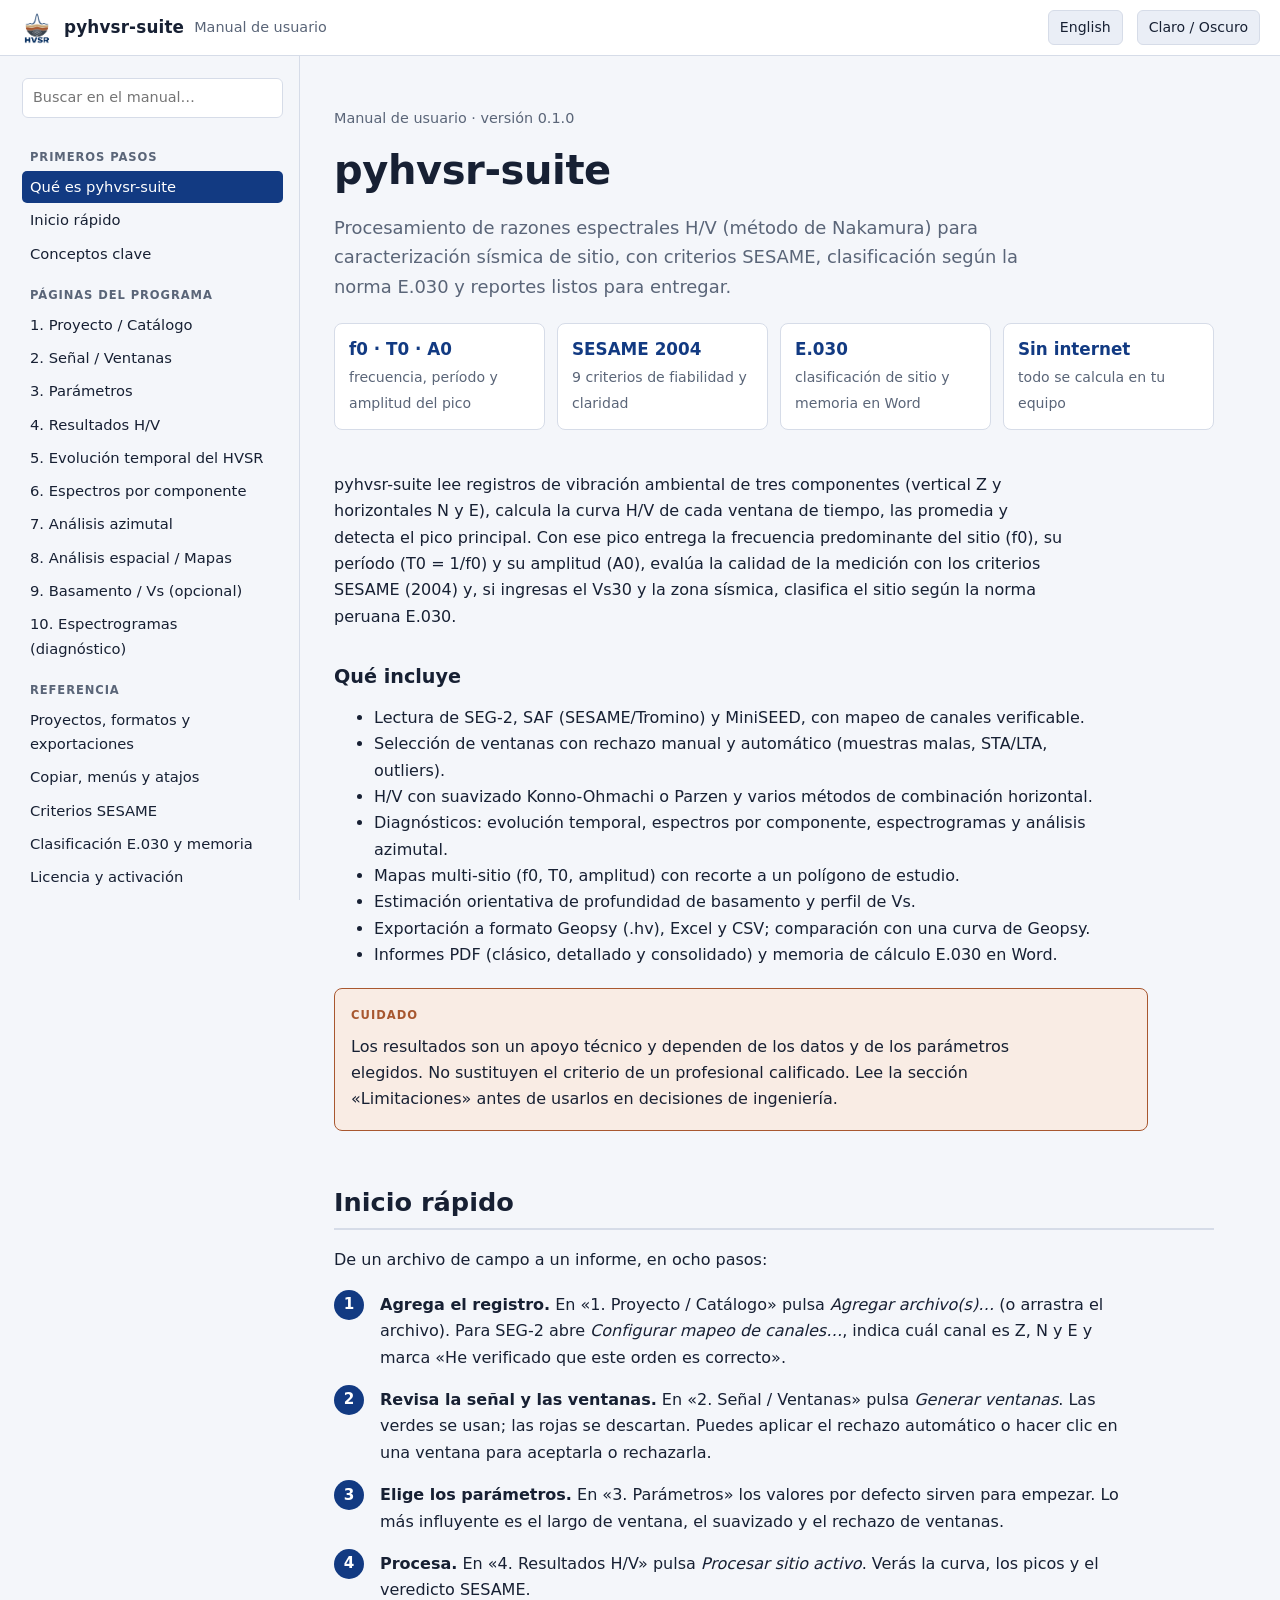
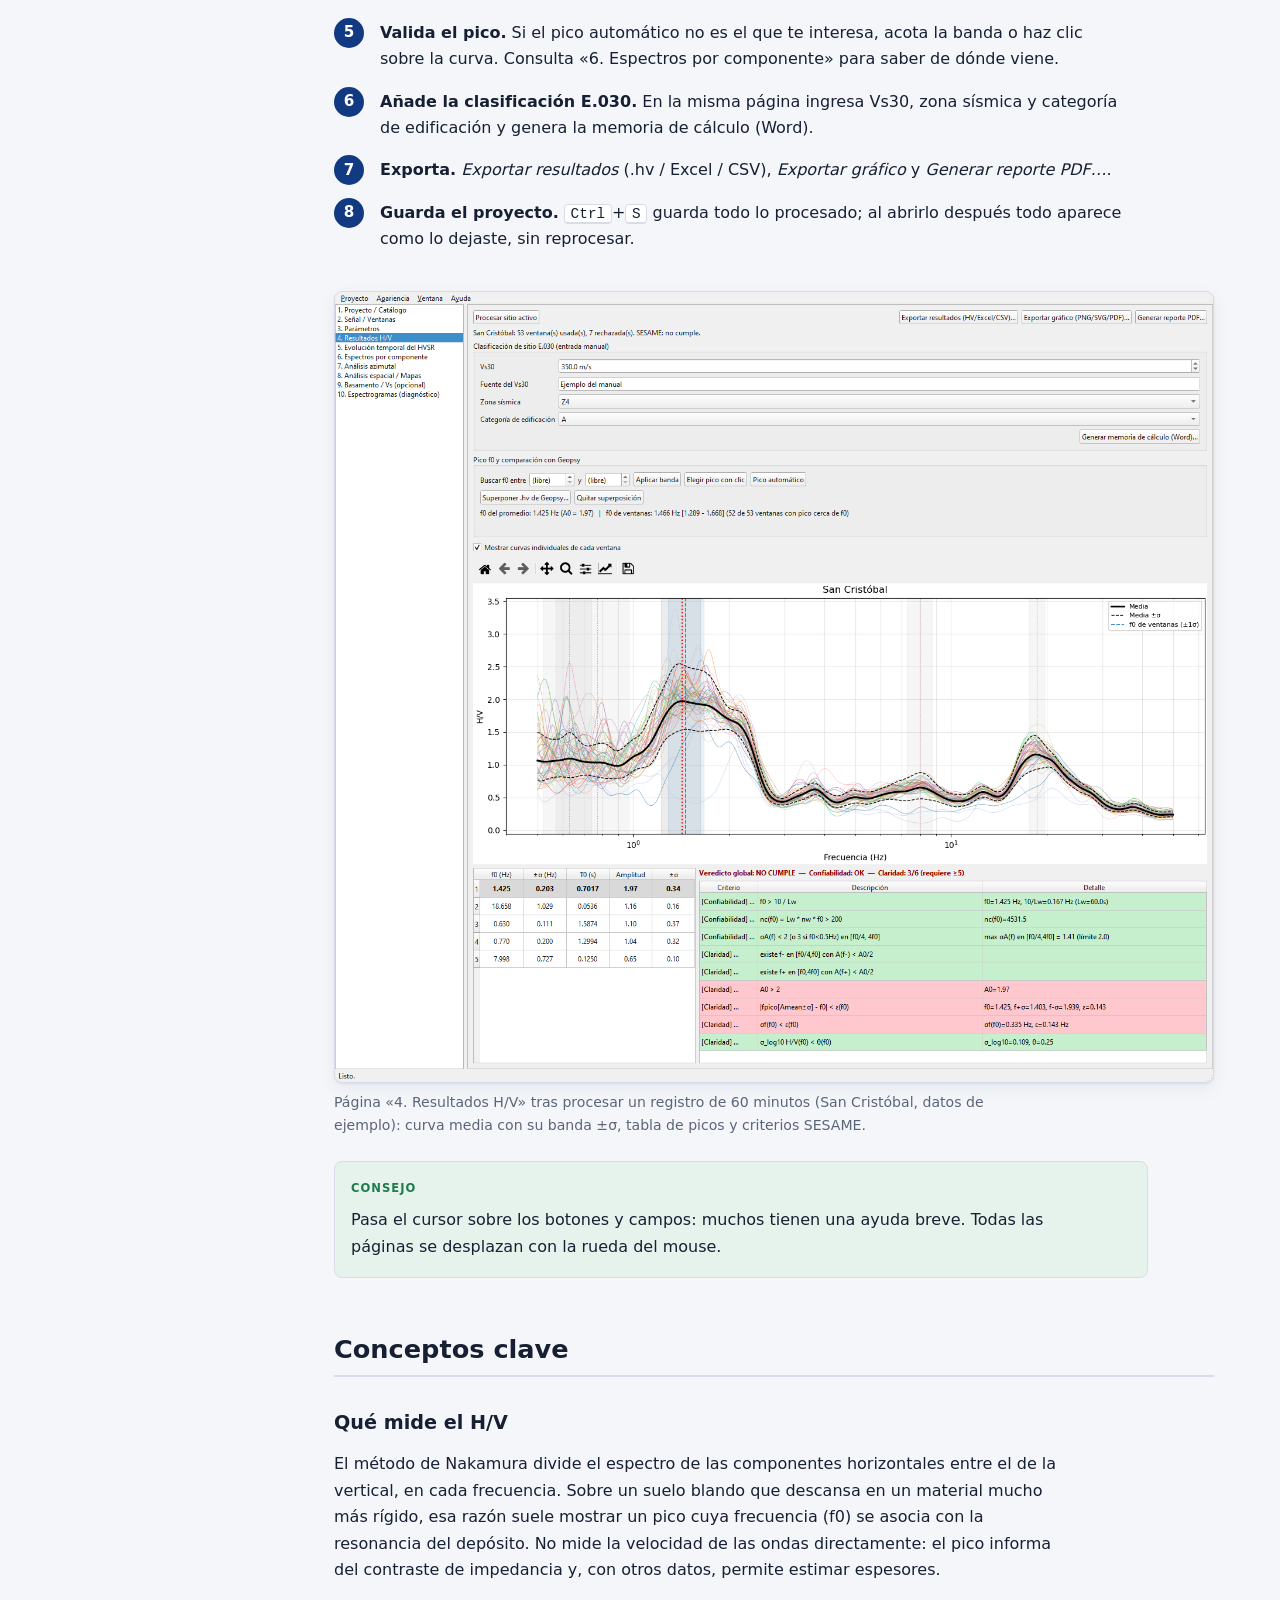
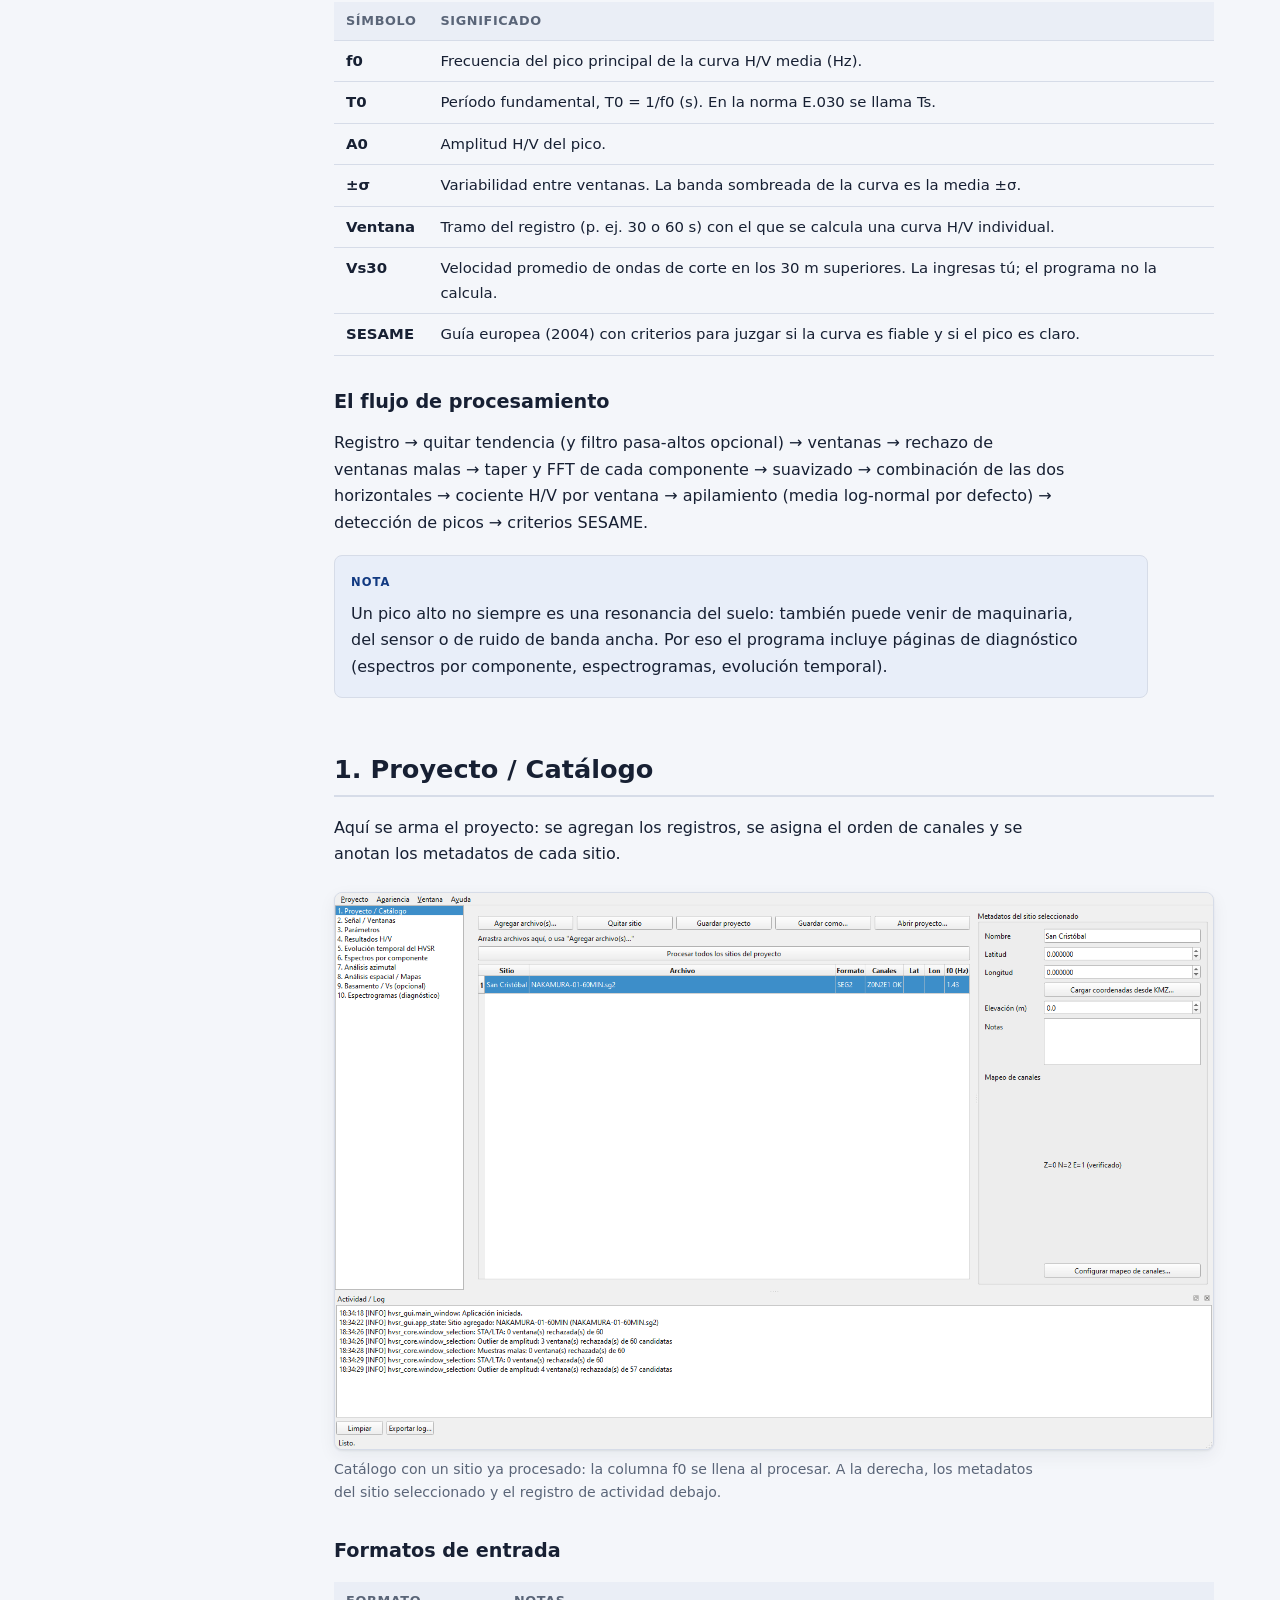
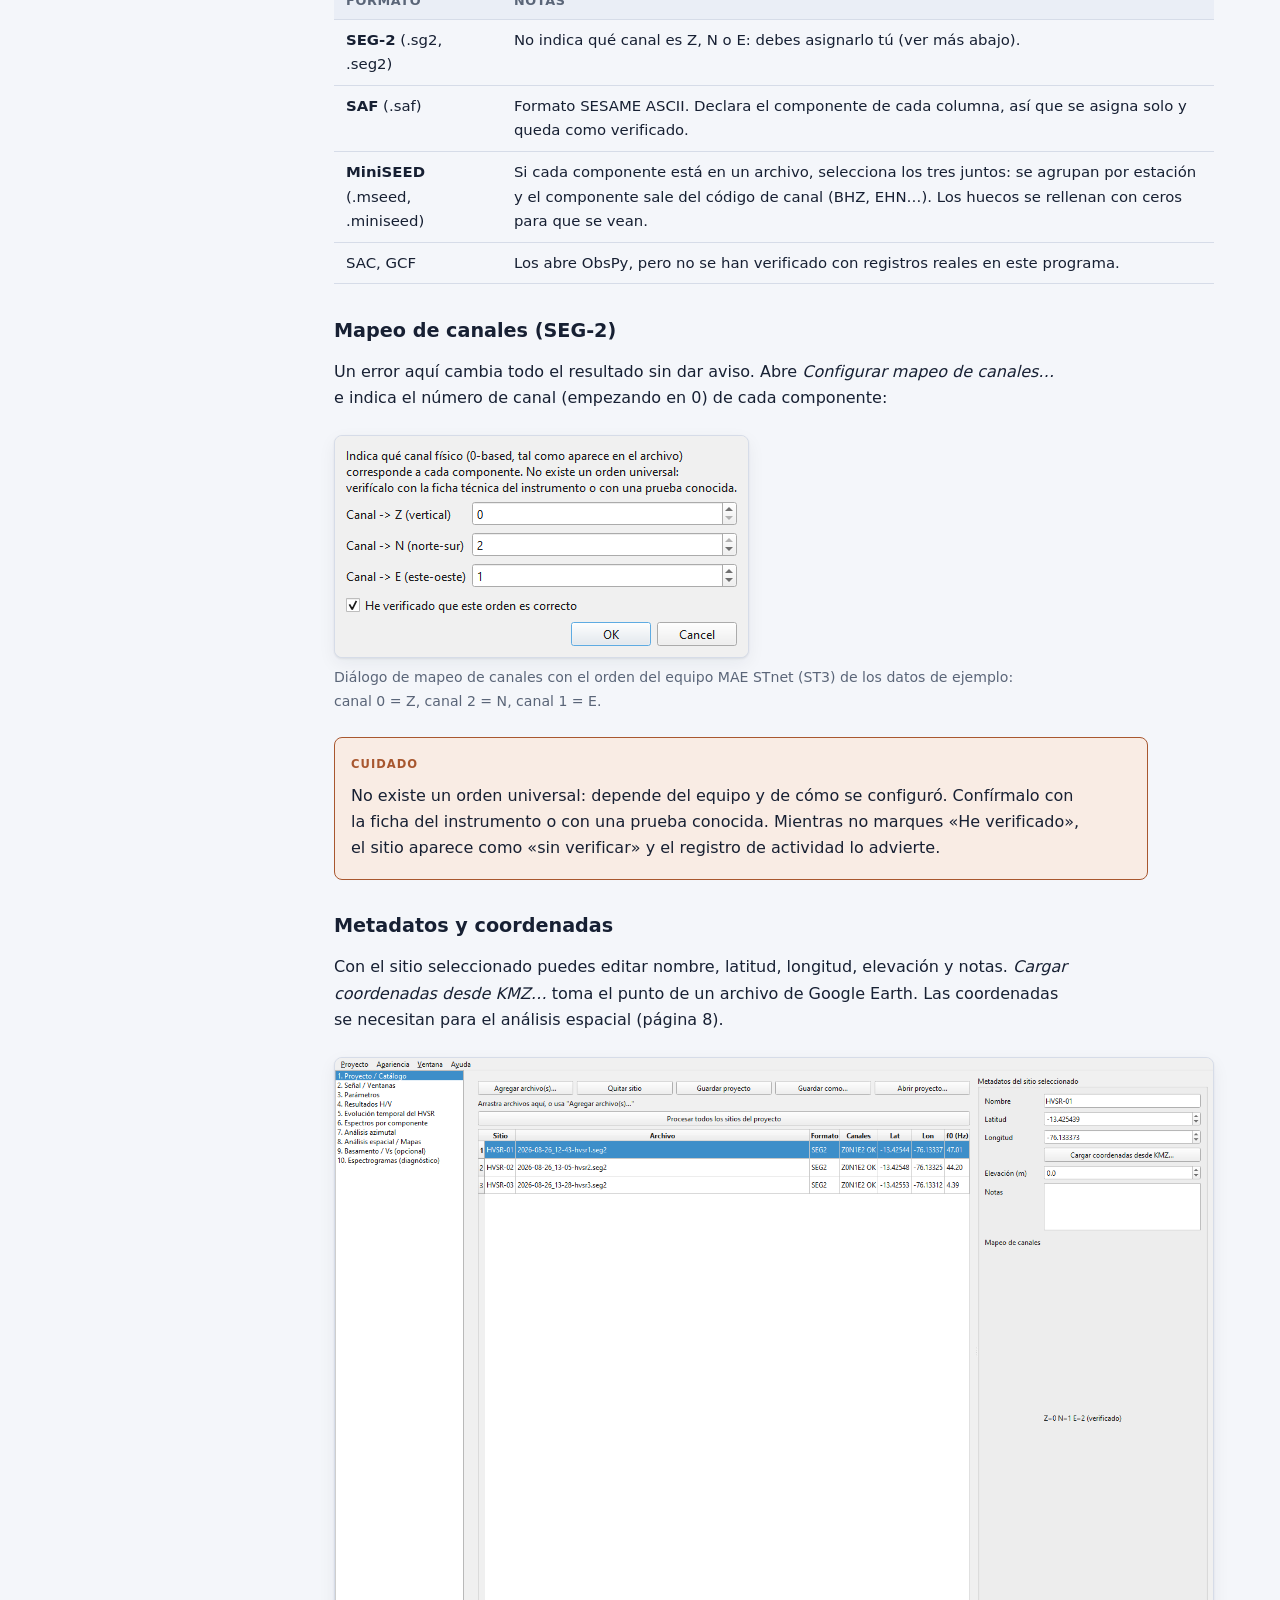
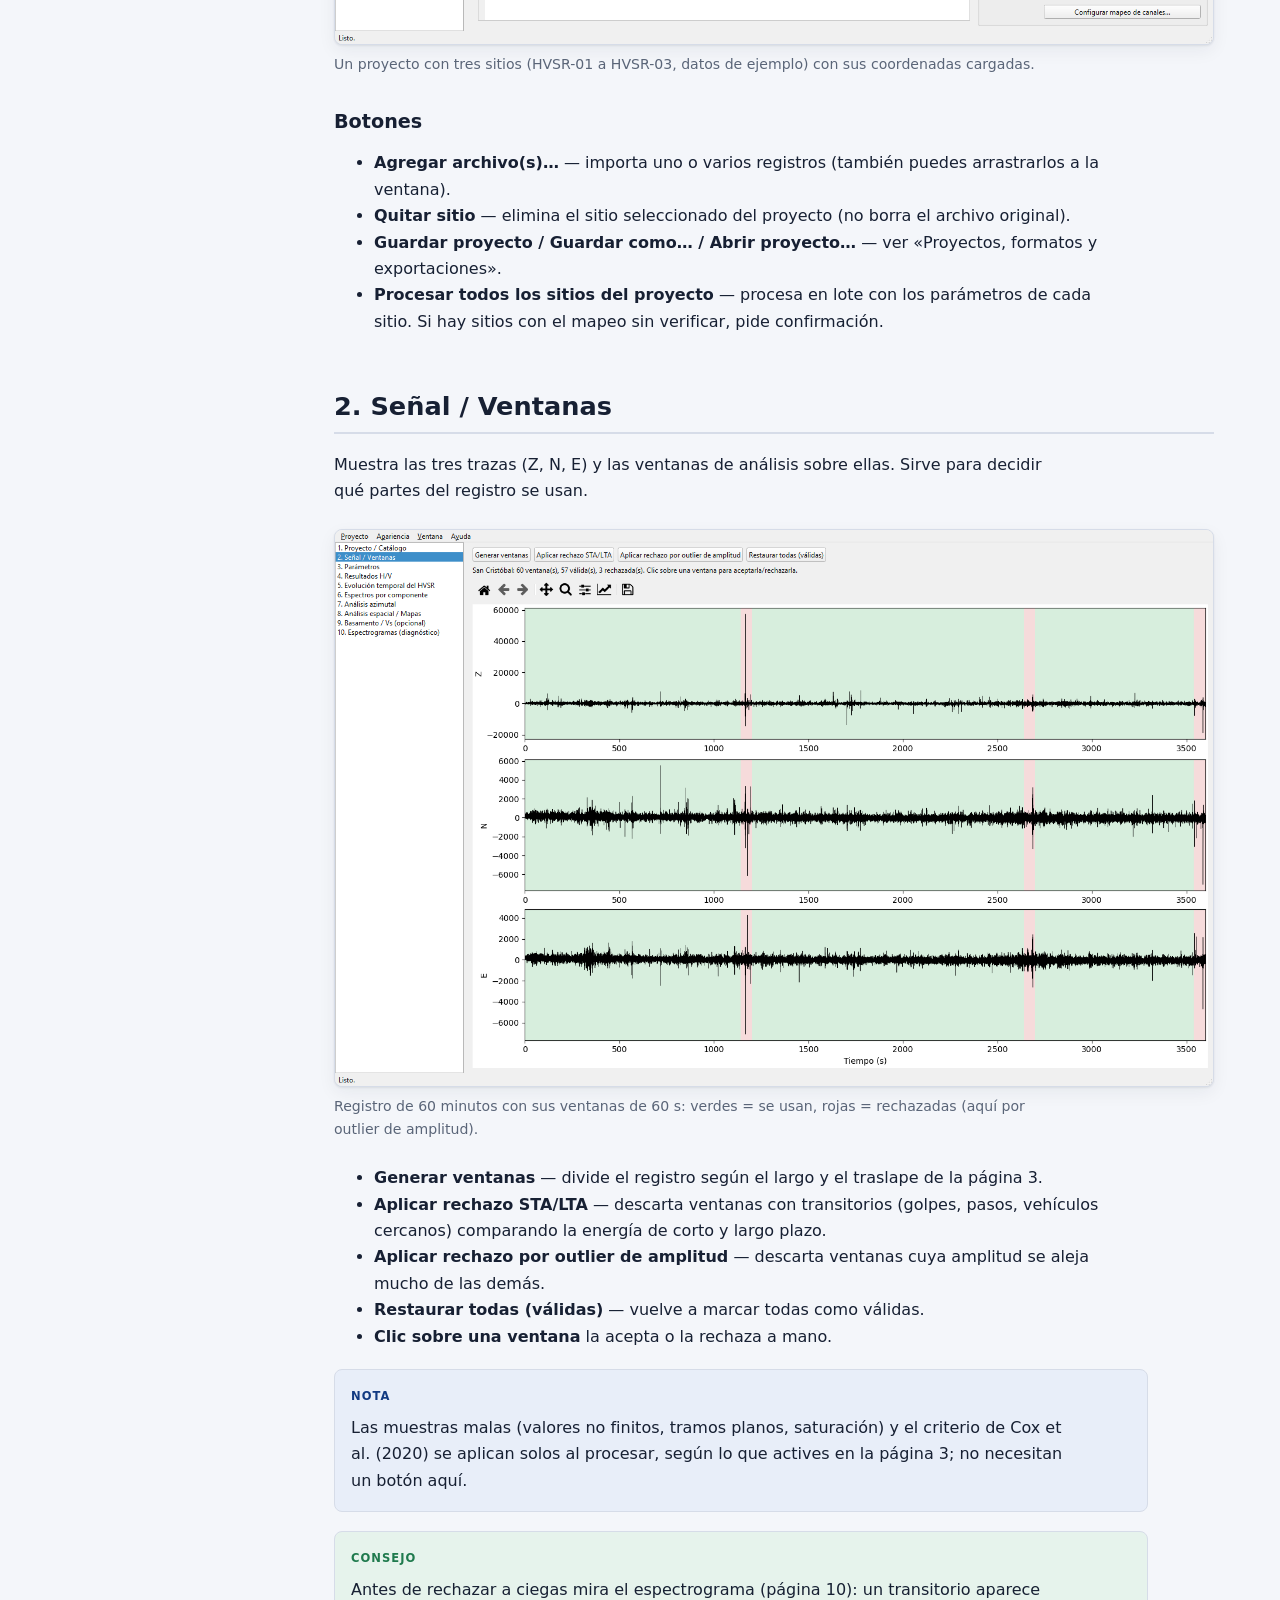
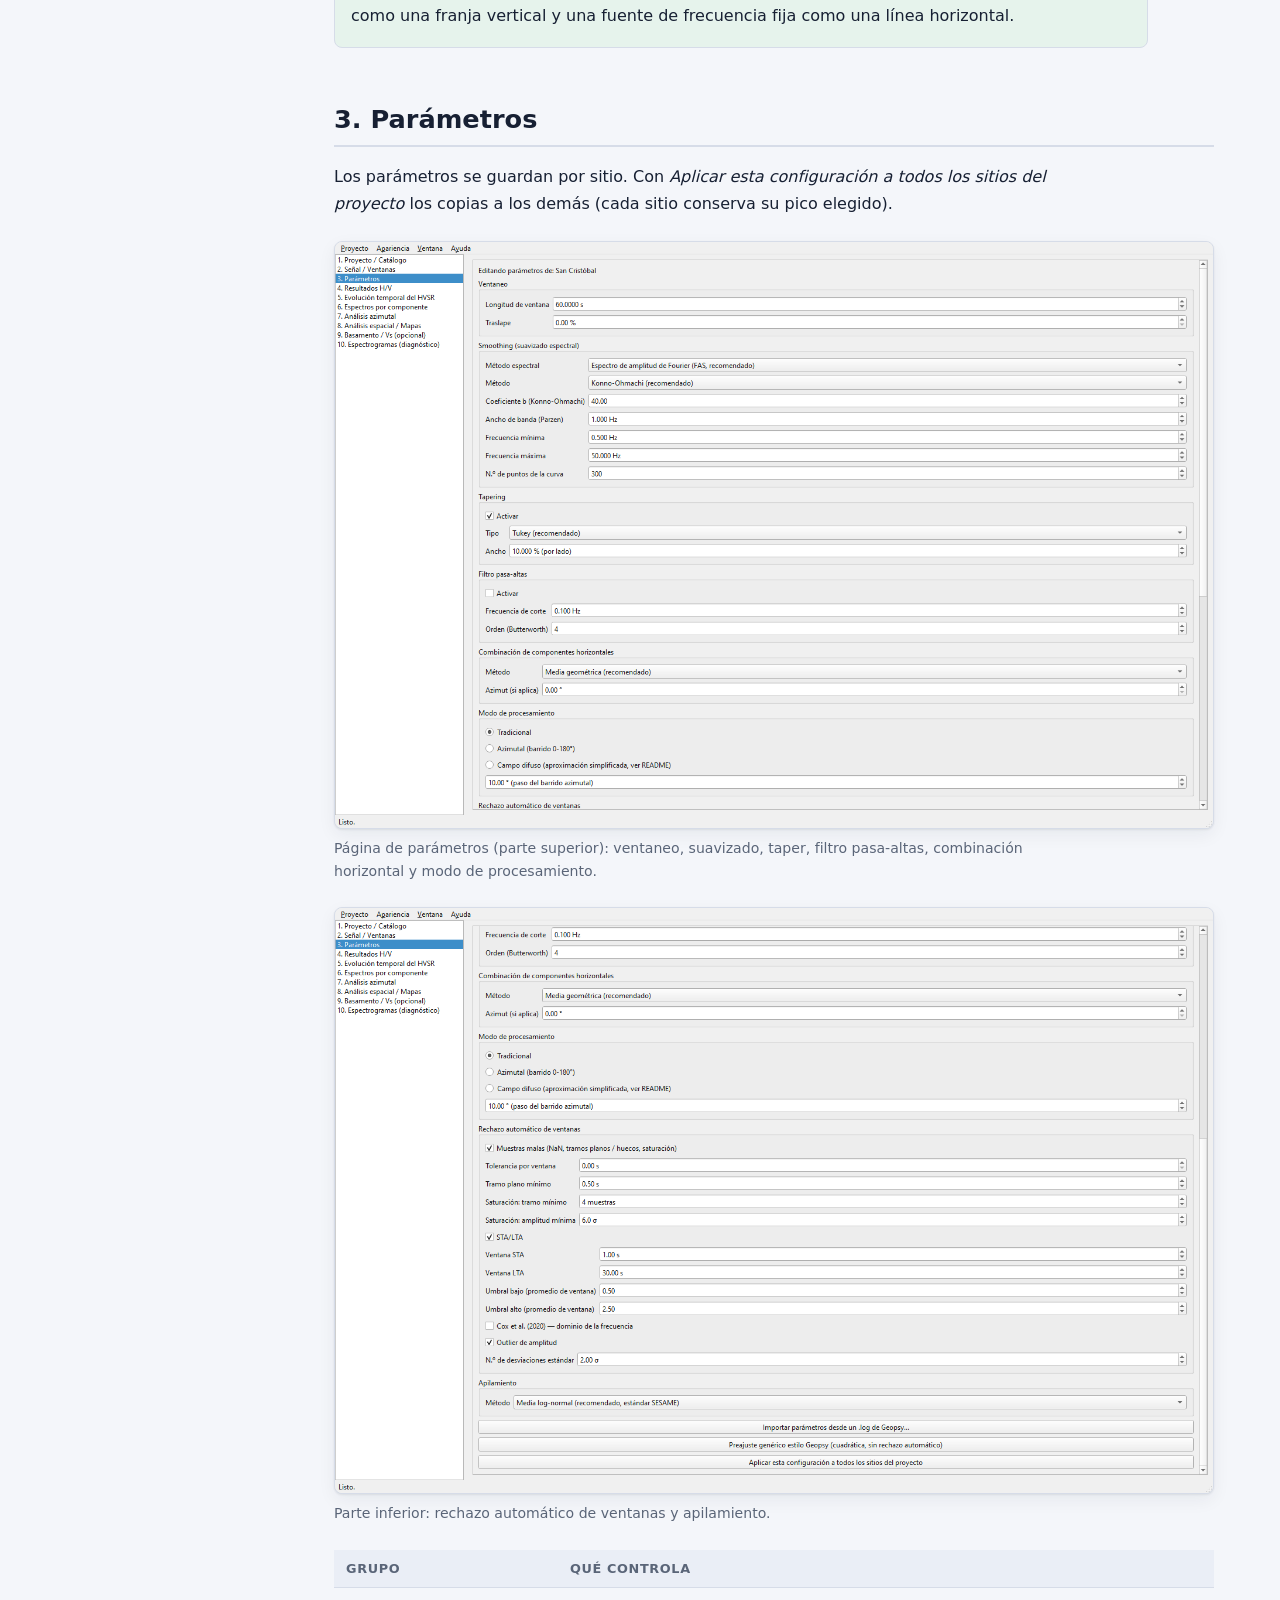
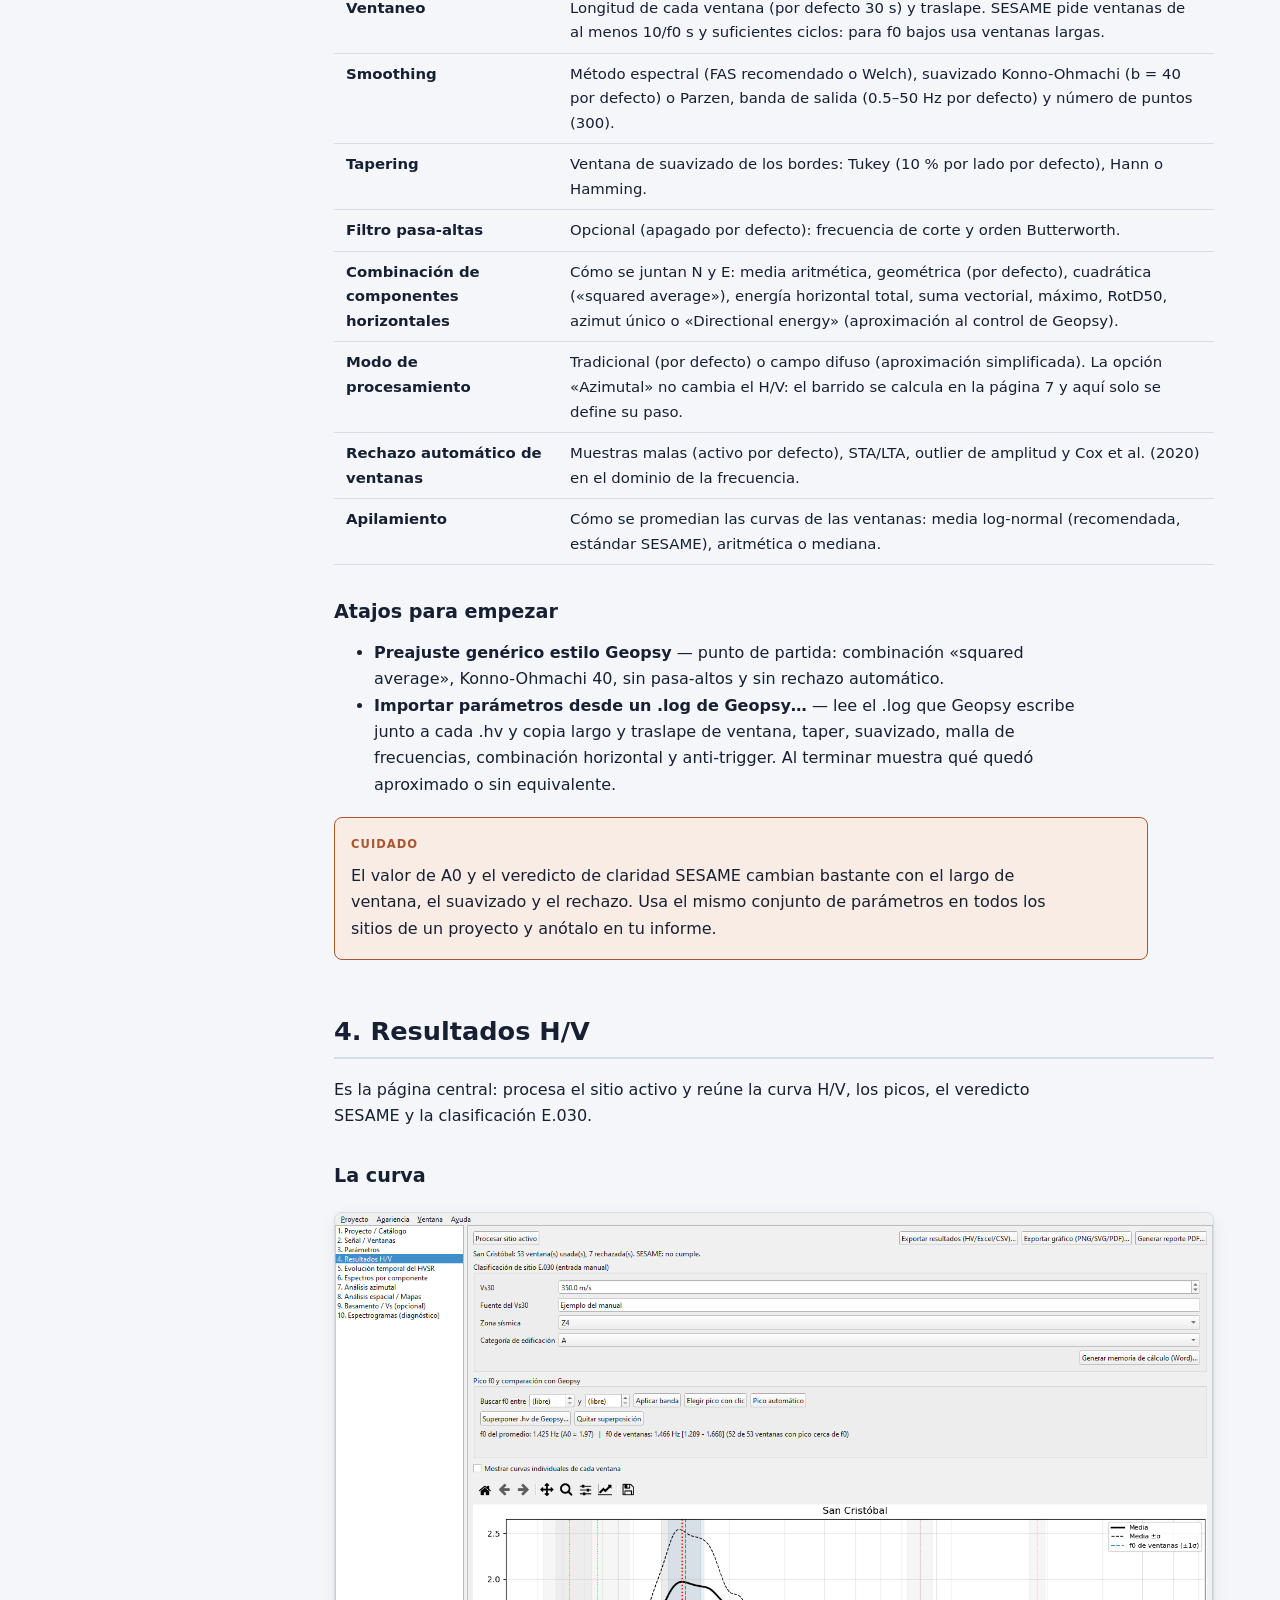
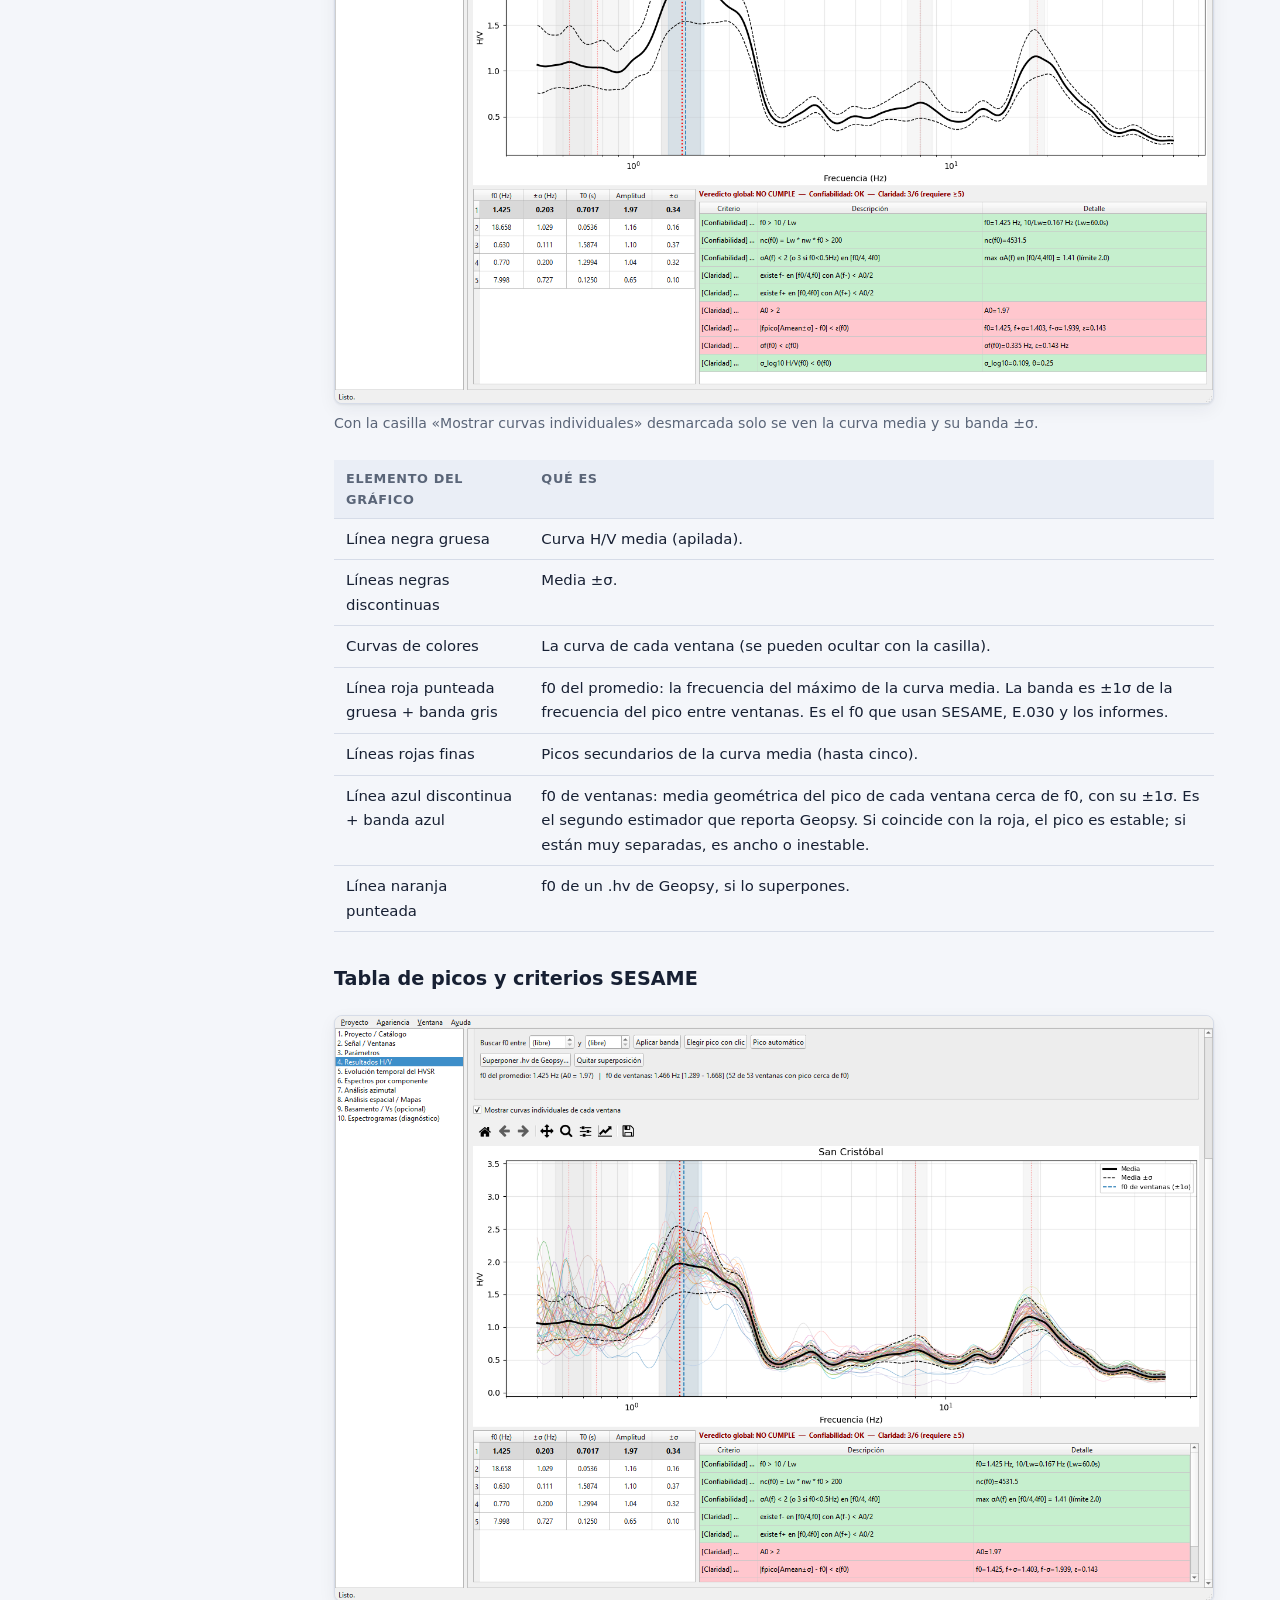
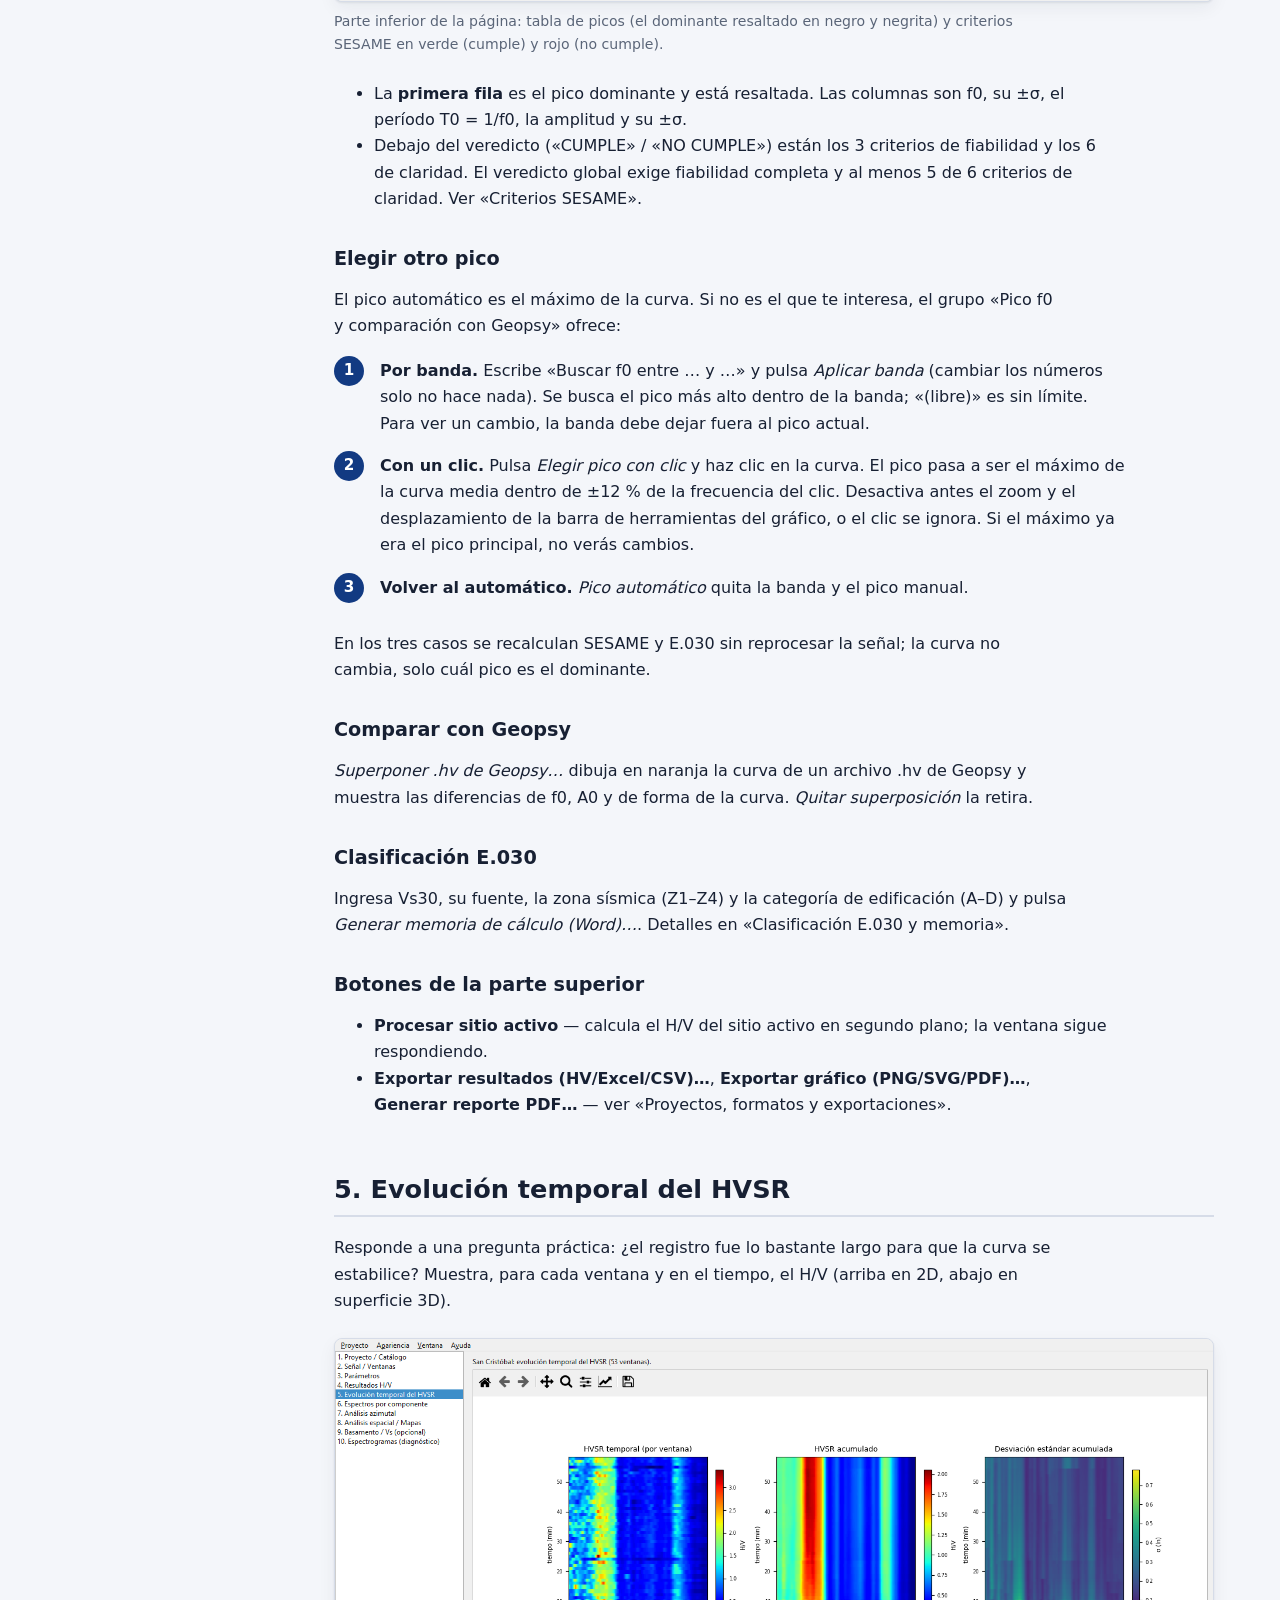
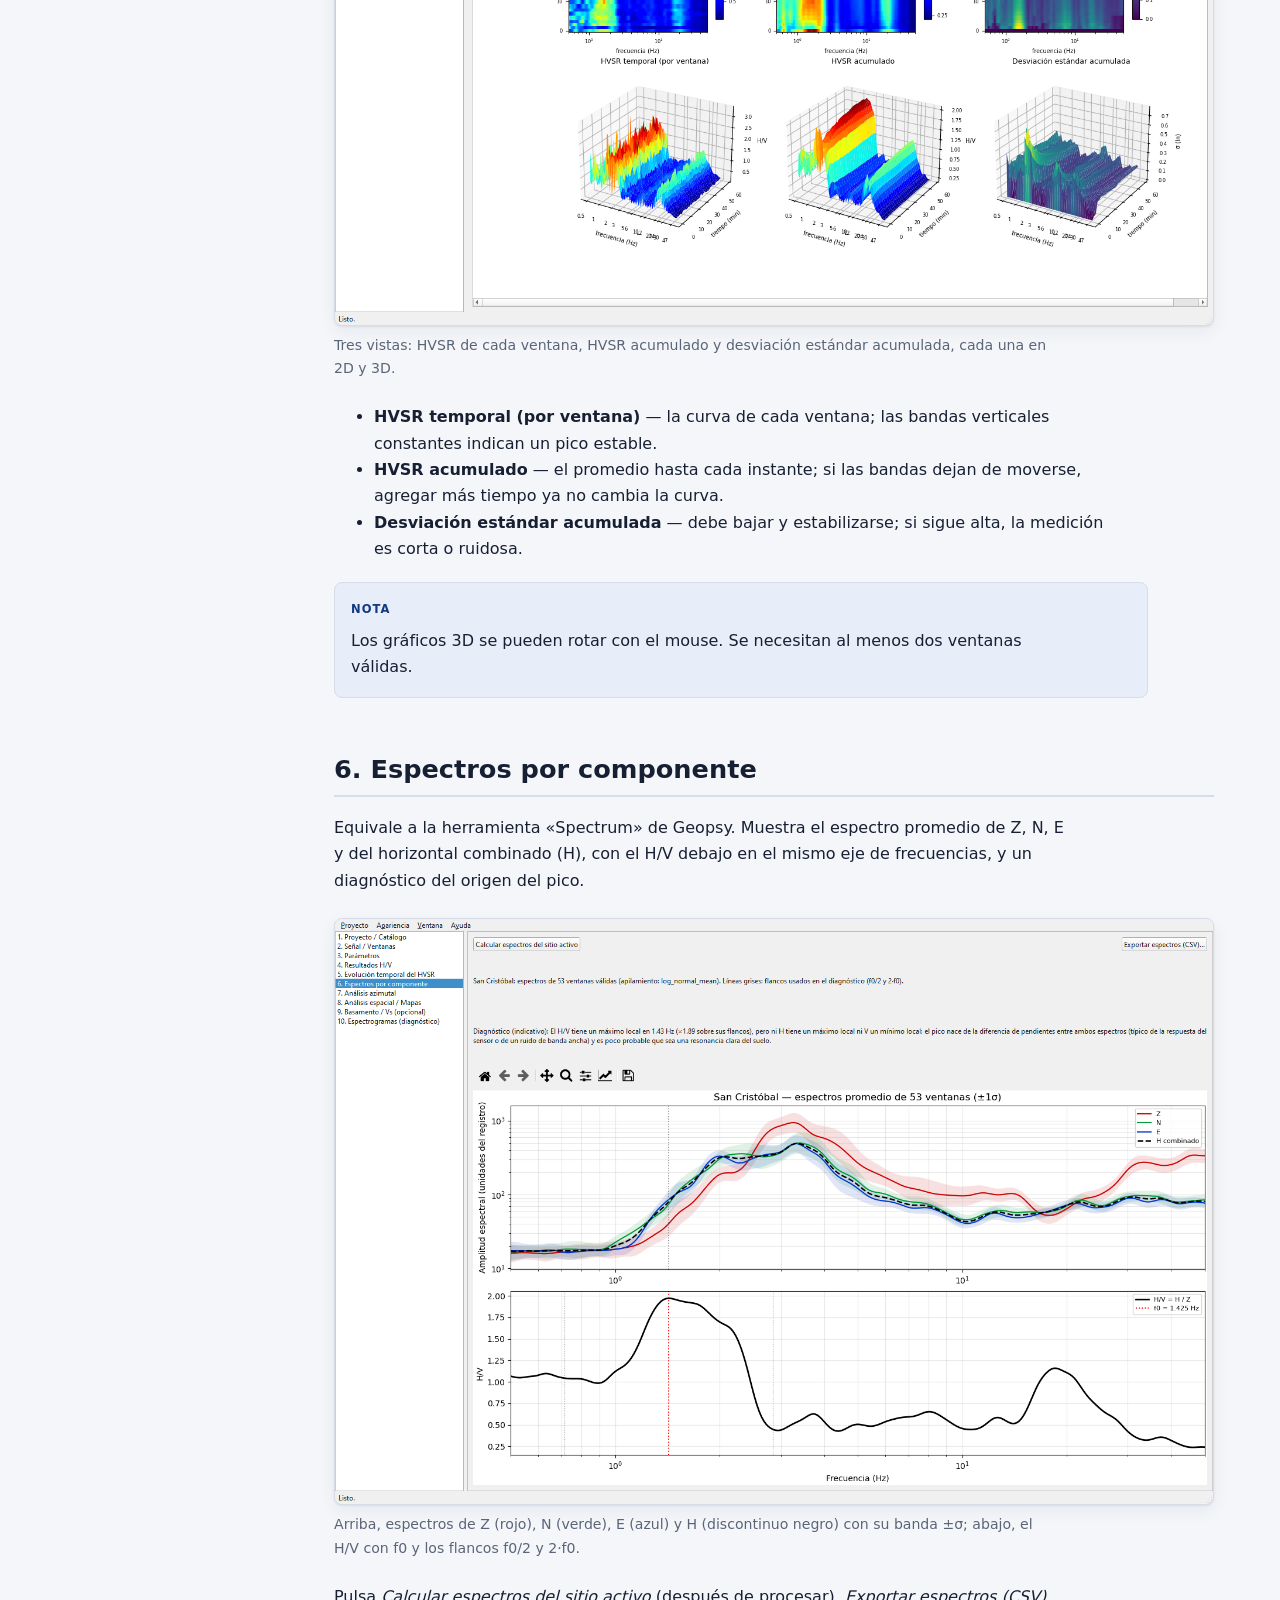
==== manual_es.html @ 95260fb9 "Manual de usuario de pyhvsr-suite (es/en) Co-Authored-By: Claude Sonnet 5.5 <noreply@anthropic.com>" ====
<!doctype html>
<html lang="es">
<head>
<meta charset="utf-8">
<meta name="viewport" content="width=device-width, initial-scale=1">
<title>pyhvsr-suite — Manual de usuario</title>
<meta name="description" content="Manual de usuario de pyhvsr-suite: procesamiento H/V (Nakamura), criterios SESAME, clasificación E.030 y reportes.">
<link rel="icon" href="img/logo.png">
<link rel="stylesheet" href="style.css">
</head>
<body>
<header class="topbar">
  <button id="menu-toggle" class="menu-toggle" type="button" aria-label="Índice">☰ Índice</button>
  <a class="brand" href="#intro"><img src="img/logo.png" alt=""><strong>pyhvsr-suite</strong><span>Manual de usuario</span></a>
  <span class="spacer"></span>
  <a class="btn" href="manual_en.html" data-lang-switch="en" lang="en">English</a>
  <button id="theme-toggle" type="button">Claro / Oscuro</button>
</header>
<div class="layout">
<aside class="toc">
<input id="toc-search" type="search" placeholder="Buscar en el manual…" aria-label="Buscar en el manual…">
<nav aria-label="toc">
<div class="group">Primeros pasos</div><ul>
<li><a href="#intro">Qué es pyhvsr-suite</a></li>
<li><a href="#quickstart">Inicio rápido</a></li>
<li><a href="#concepts">Conceptos clave</a></li>
</ul>
<div class="group">Páginas del programa</div><ul>
<li><a href="#p1">1. Proyecto / Catálogo</a></li>
<li><a href="#p2">2. Señal / Ventanas</a></li>
<li><a href="#p3">3. Parámetros</a></li>
<li><a href="#p4">4. Resultados H/V</a></li>
<li><a href="#p5">5. Evolución temporal del HVSR</a></li>
<li><a href="#p6">6. Espectros por componente</a></li>
<li><a href="#p7">7. Análisis azimutal</a></li>
<li><a href="#p8">8. Análisis espacial / Mapas</a></li>
<li><a href="#p9">9. Basamento / Vs (opcional)</a></li>
<li><a href="#p10">10. Espectrogramas (diagnóstico)</a></li>
</ul>
<div class="group">Referencia</div><ul>
<li><a href="#files">Proyectos, formatos y exportaciones</a></li>
<li><a href="#productivity">Copiar, menús y atajos</a></li>
<li><a href="#sesame">Criterios SESAME</a></li>
<li><a href="#e030">Clasificación E.030 y memoria</a></li>
<li><a href="#license">Licencia y activación</a></li>
</ul>
<div class="group">Más información</div><ul>
<li><a href="#limits">Limitaciones y buenas prácticas</a></li>
<li><a href="#faq">Preguntas frecuentes</a></li>
<li><a href="#about">Licencia, créditos y versión</a></li>
</ul>
</nav>
</aside>
<main>
<section id="intro">
<div class="hero">
  <p class="meta">Manual de usuario · versión 0.1.0</p>
  <h1>pyhvsr-suite</h1>
  <p class="lead">Procesamiento de razones espectrales H/V (método de Nakamura) para caracterización sísmica de sitio, con criterios SESAME, clasificación según la norma E.030 y reportes listos para entregar.</p>
  <div class="facts">
    <div class="fact"><b>f0 · T0 · A0</b><span>frecuencia, período y amplitud del pico</span></div>
    <div class="fact"><b>SESAME 2004</b><span>9 criterios de fiabilidad y claridad</span></div>
    <div class="fact"><b>E.030</b><span>clasificación de sitio y memoria en Word</span></div>
    <div class="fact"><b>Sin internet</b><span>todo se calcula en tu equipo</span></div>
  </div>
</div>

<p>pyhvsr-suite lee registros de vibración ambiental de tres componentes (vertical Z y horizontales N y E), calcula la curva H/V de cada ventana de tiempo, las promedia y detecta el pico principal. Con ese pico entrega la frecuencia predominante del sitio (f0), su período (T0 = 1/f0) y su amplitud (A0), evalúa la calidad de la medición con los criterios SESAME (2004) y, si ingresas el Vs30 y la zona sísmica, clasifica el sitio según la norma peruana E.030.</p>

<h3>Qué incluye</h3>
<ul>
  <li>Lectura de SEG-2, SAF (SESAME/Tromino) y MiniSEED, con mapeo de canales verificable.</li>
  <li>Selección de ventanas con rechazo manual y automático (muestras malas, STA/LTA, outliers).</li>
  <li>H/V con suavizado Konno-Ohmachi o Parzen y varios métodos de combinación horizontal.</li>
  <li>Diagnósticos: evolución temporal, espectros por componente, espectrogramas y análisis azimutal.</li>
  <li>Mapas multi-sitio (f0, T0, amplitud) con recorte a un polígono de estudio.</li>
  <li>Estimación orientativa de profundidad de basamento y perfil de Vs.</li>
  <li>Exportación a formato Geopsy (.hv), Excel y CSV; comparación con una curva de Geopsy.</li>
  <li>Informes PDF (clásico, detallado y consolidado) y memoria de cálculo E.030 en Word.</li>
</ul>

<div class="callout warn"><span class="label">Cuidado</span><p>Los resultados son un apoyo técnico y dependen de los datos y de los parámetros elegidos. No sustituyen el criterio de un profesional calificado. Lee la sección «Limitaciones» antes de usarlos en decisiones de ingeniería.</p></div>
</section>
<section id="quickstart"><h2>Inicio rápido</h2>
<p>De un archivo de campo a un informe, en ocho pasos:</p>
<ol class="steps">
  <li><b>Agrega el registro.</b>
      En «1. Proyecto / Catálogo» pulsa <i>Agregar archivo(s)…</i> (o arrastra el archivo). Para SEG-2 abre <i>Configurar mapeo de canales…</i>, indica cuál canal es Z, N y E y marca «He verificado que este orden es correcto».</li>
  <li><b>Revisa la señal y las ventanas.</b>
      En «2. Señal / Ventanas» pulsa <i>Generar ventanas</i>. Las verdes se usan; las rojas se descartan. Puedes aplicar el rechazo automático o hacer clic en una ventana para aceptarla o rechazarla.</li>
  <li><b>Elige los parámetros.</b>
      En «3. Parámetros» los valores por defecto sirven para empezar. Lo más influyente es el largo de ventana, el suavizado y el rechazo de ventanas.</li>
  <li><b>Procesa.</b>
      En «4. Resultados H/V» pulsa <i>Procesar sitio activo</i>. Verás la curva, los picos y el veredicto SESAME.</li>
  <li><b>Valida el pico.</b>
      Si el pico automático no es el que te interesa, acota la banda o haz clic sobre la curva. Consulta «6. Espectros por componente» para saber de dónde viene.</li>
  <li><b>Añade la clasificación E.030.</b>
      En la misma página ingresa Vs30, zona sísmica y categoría de edificación y genera la memoria de cálculo (Word).</li>
  <li><b>Exporta.</b>
      <i>Exportar resultados</i> (.hv / Excel / CSV), <i>Exportar gráfico</i> y <i>Generar reporte PDF…</i>.</li>
  <li><b>Guarda el proyecto.</b>
      <kbd>Ctrl</kbd>+<kbd>S</kbd> guarda todo lo procesado; al abrirlo después todo aparece como lo dejaste, sin reprocesar.</li>
</ol>
<figure><img src="img/05_resultados.png" alt="Página «4. Resultados H/V» tras procesar un registro de 60 minutos (San Cristóbal, datos de ejemplo): curva media con su banda ±σ, tabla de picos y criterios SESAME." loading="lazy"><figcaption>Página «4. Resultados H/V» tras procesar un registro de 60 minutos (San Cristóbal, datos de ejemplo): curva media con su banda ±σ, tabla de picos y criterios SESAME.</figcaption></figure>
<div class="callout tip"><span class="label">Consejo</span><p>Pasa el cursor sobre los botones y campos: muchos tienen una ayuda breve. Todas las páginas se desplazan con la rueda del mouse.</p></div>
</section>
<section id="concepts"><h2>Conceptos clave</h2>
<h3>Qué mide el H/V</h3>
<p>El método de Nakamura divide el espectro de las componentes horizontales entre el de la vertical, en cada frecuencia. Sobre un suelo blando que descansa en un material mucho más rígido, esa razón suele mostrar un pico cuya frecuencia (f0) se asocia con la resonancia del depósito. No mide la velocidad de las ondas directamente: el pico informa del contraste de impedancia y, con otros datos, permite estimar espesores.</p>
<div class="table-wrap"><table>
  <thead><tr><th>Símbolo</th><th>Significado</th></tr></thead>
  <tbody>
    <tr><td><b>f0</b></td><td>Frecuencia del pico principal de la curva H/V media (Hz).</td></tr>
    <tr><td><b>T0</b></td><td>Período fundamental, T0 = 1/f0 (s). En la norma E.030 se llama Ts.</td></tr>
    <tr><td><b>A0</b></td><td>Amplitud H/V del pico.</td></tr>
    <tr><td><b>±σ</b></td><td>Variabilidad entre ventanas. La banda sombreada de la curva es la media ±σ.</td></tr>
    <tr><td><b>Ventana</b></td><td>Tramo del registro (p. ej. 30 o 60 s) con el que se calcula una curva H/V individual.</td></tr>
    <tr><td><b>Vs30</b></td><td>Velocidad promedio de ondas de corte en los 30 m superiores. La ingresas tú; el programa no la calcula.</td></tr>
    <tr><td><b>SESAME</b></td><td>Guía europea (2004) con criterios para juzgar si la curva es fiable y si el pico es claro.</td></tr>
  </tbody>
</table></div>

<h3>El flujo de procesamiento</h3>
<p>Registro → quitar tendencia (y filtro pasa-altos opcional) → ventanas → rechazo de ventanas malas → taper y FFT de cada componente → suavizado → combinación de las dos horizontales → cociente H/V por ventana → apilamiento (media log-normal por defecto) → detección de picos → criterios SESAME.</p>
<div class="callout note"><span class="label">Nota</span><p>Un pico alto no siempre es una resonancia del suelo: también puede venir de maquinaria, del sensor o de ruido de banda ancha. Por eso el programa incluye páginas de diagnóstico (espectros por componente, espectrogramas, evolución temporal).</p></div>
</section>
<section id="p1"><h2>1. Proyecto / Catálogo</h2>
<p>Aquí se arma el proyecto: se agregan los registros, se asigna el orden de canales y se anotan los metadatos de cada sitio.</p>
<figure><img src="img/02_catalogo.png" alt="Catálogo con un sitio ya procesado: la columna f0 se llena al procesar. A la derecha, los metadatos del sitio seleccionado y el registro de actividad debajo." loading="lazy"><figcaption>Catálogo con un sitio ya procesado: la columna f0 se llena al procesar. A la derecha, los metadatos del sitio seleccionado y el registro de actividad debajo.</figcaption></figure>

<h3>Formatos de entrada</h3>
<div class="table-wrap"><table>
  <thead><tr><th>Formato</th><th>Notas</th></tr></thead>
  <tbody>
    <tr><td><b>SEG-2</b> (.sg2, .seg2)</td><td>No indica qué canal es Z, N o E: debes asignarlo tú (ver más abajo).</td></tr>
    <tr><td><b>SAF</b> (.saf)</td><td>Formato SESAME ASCII. Declara el componente de cada columna, así que se asigna solo y queda como verificado.</td></tr>
    <tr><td><b>MiniSEED</b> (.mseed, .miniseed)</td><td>Si cada componente está en un archivo, selecciona los tres juntos: se agrupan por estación y el componente sale del código de canal (BHZ, EHN…). Los huecos se rellenan con ceros para que se vean.</td></tr>
    <tr><td>SAC, GCF</td><td>Los abre ObsPy, pero no se han verificado con registros reales en este programa.</td></tr>
  </tbody>
</table></div>

<h3>Mapeo de canales (SEG-2)</h3>
<p>Un error aquí cambia todo el resultado sin dar aviso. Abre <i>Configurar mapeo de canales…</i> e indica el número de canal (empezando en 0) de cada componente:</p>
<figure class="narrow"><img src="img/20_dialogo_mapeo_canales.png" alt="Diálogo de mapeo de canales con el orden del equipo MAE STnet (ST3) de los datos de ejemplo: canal 0 = Z, canal 2 = N, canal 1 = E." loading="lazy"><figcaption>Diálogo de mapeo de canales con el orden del equipo MAE STnet (ST3) de los datos de ejemplo: canal 0 = Z, canal 2 = N, canal 1 = E.</figcaption></figure>
<div class="callout warn"><span class="label">Cuidado</span><p>No existe un orden universal: depende del equipo y de cómo se configuró. Confírmalo con la ficha del instrumento o con una prueba conocida. Mientras no marques «He verificado», el sitio aparece como «sin verificar» y el registro de actividad lo advierte.</p></div>

<h3>Metadatos y coordenadas</h3>
<p>Con el sitio seleccionado puedes editar nombre, latitud, longitud, elevación y notas. <i>Cargar coordenadas desde KMZ…</i> toma el punto de un archivo de Google Earth. Las coordenadas se necesitan para el análisis espacial (página 8).</p>
<figure><img src="img/02b_catalogo_multisitio.png" alt="Un proyecto con tres sitios (HVSR-01 a HVSR-03, datos de ejemplo) con sus coordenadas cargadas." loading="lazy"><figcaption>Un proyecto con tres sitios (HVSR-01 a HVSR-03, datos de ejemplo) con sus coordenadas cargadas.</figcaption></figure>

<h3>Botones</h3>
<ul>
  <li><b>Agregar archivo(s)…</b> — importa uno o varios registros (también puedes arrastrarlos a la ventana).</li>
  <li><b>Quitar sitio</b> — elimina el sitio seleccionado del proyecto (no borra el archivo original).</li>
  <li><b>Guardar proyecto / Guardar como… / Abrir proyecto…</b> — ver «Proyectos, formatos y exportaciones».</li>
  <li><b>Procesar todos los sitios del proyecto</b> — procesa en lote con los parámetros de cada sitio. Si hay sitios con el mapeo sin verificar, pide confirmación.</li>
</ul>
</section>
<section id="p2"><h2>2. Señal / Ventanas</h2>
<p>Muestra las tres trazas (Z, N, E) y las ventanas de análisis sobre ellas. Sirve para decidir qué partes del registro se usan.</p>
<figure><img src="img/03_senal_ventanas.png" alt="Registro de 60 minutos con sus ventanas de 60 s: verdes = se usan, rojas = rechazadas (aquí por outlier de amplitud)." loading="lazy"><figcaption>Registro de 60 minutos con sus ventanas de 60 s: verdes = se usan, rojas = rechazadas (aquí por outlier de amplitud).</figcaption></figure>
<ul>
  <li><b>Generar ventanas</b> — divide el registro según el largo y el traslape de la página 3.</li>
  <li><b>Aplicar rechazo STA/LTA</b> — descarta ventanas con transitorios (golpes, pasos, vehículos cercanos) comparando la energía de corto y largo plazo.</li>
  <li><b>Aplicar rechazo por outlier de amplitud</b> — descarta ventanas cuya amplitud se aleja mucho de las demás.</li>
  <li><b>Restaurar todas (válidas)</b> — vuelve a marcar todas como válidas.</li>
  <li><b>Clic sobre una ventana</b> la acepta o la rechaza a mano.</li>
</ul>
<div class="callout note"><span class="label">Nota</span><p>Las muestras malas (valores no finitos, tramos planos, saturación) y el criterio de Cox et al. (2020) se aplican solos al procesar, según lo que actives en la página 3; no necesitan un botón aquí.</p></div>
<div class="callout tip"><span class="label">Consejo</span><p>Antes de rechazar a ciegas mira el espectrograma (página 10): un transitorio aparece como una franja vertical y una fuente de frecuencia fija como una línea horizontal.</p></div>
</section>
<section id="p3"><h2>3. Parámetros</h2>
<p>Los parámetros se guardan por sitio. Con <i>Aplicar esta configuración a todos los sitios del proyecto</i> los copias a los demás (cada sitio conserva su pico elegido).</p>
<figure><img src="img/04_parametros.png" alt="Página de parámetros (parte superior): ventaneo, suavizado, taper, filtro pasa-altas, combinación horizontal y modo de procesamiento." loading="lazy"><figcaption>Página de parámetros (parte superior): ventaneo, suavizado, taper, filtro pasa-altas, combinación horizontal y modo de procesamiento.</figcaption></figure>
<figure><img src="img/04b_parametros_final.png" alt="Parte inferior: rechazo automático de ventanas y apilamiento." loading="lazy"><figcaption>Parte inferior: rechazo automático de ventanas y apilamiento.</figcaption></figure>
<div class="table-wrap"><table>
  <thead><tr><th>Grupo</th><th>Qué controla</th></tr></thead>
  <tbody>
    <tr><td><b>Ventaneo</b></td><td>Longitud de cada ventana (por defecto 30 s) y traslape. SESAME pide ventanas de al menos 10/f0 s y suficientes ciclos: para f0 bajos usa ventanas largas.</td></tr>
    <tr><td><b>Smoothing</b></td><td>Método espectral (FAS recomendado o Welch), suavizado Konno-Ohmachi (b = 40 por defecto) o Parzen, banda de salida (0.5–50 Hz por defecto) y número de puntos (300).</td></tr>
    <tr><td><b>Tapering</b></td><td>Ventana de suavizado de los bordes: Tukey (10 % por lado por defecto), Hann o Hamming.</td></tr>
    <tr><td><b>Filtro pasa-altas</b></td><td>Opcional (apagado por defecto): frecuencia de corte y orden Butterworth.</td></tr>
    <tr><td><b>Combinación de componentes horizontales</b></td><td>Cómo se juntan N y E: media aritmética, geométrica (por defecto), cuadrática («squared average»), energía horizontal total, suma vectorial, máximo, RotD50, azimut único o «Directional energy» (aproximación al control de Geopsy).</td></tr>
    <tr><td><b>Modo de procesamiento</b></td><td>Tradicional (por defecto) o campo difuso (aproximación simplificada). La opción «Azimutal» no cambia el H/V: el barrido se calcula en la página 7 y aquí solo se define su paso.</td></tr>
    <tr><td><b>Rechazo automático de ventanas</b></td><td>Muestras malas (activo por defecto), STA/LTA, outlier de amplitud y Cox et al. (2020) en el dominio de la frecuencia.</td></tr>
    <tr><td><b>Apilamiento</b></td><td>Cómo se promedian las curvas de las ventanas: media log-normal (recomendada, estándar SESAME), aritmética o mediana.</td></tr>
  </tbody>
</table></div>

<h3>Atajos para empezar</h3>
<ul>
  <li><b>Preajuste genérico estilo Geopsy</b> — punto de partida: combinación «squared average», Konno-Ohmachi 40, sin pasa-altos y sin rechazo automático.</li>
  <li><b>Importar parámetros desde un .log de Geopsy…</b> — lee el .log que Geopsy escribe junto a cada .hv y copia largo y traslape de ventana, taper, suavizado, malla de frecuencias, combinación horizontal y anti-trigger. Al terminar muestra qué quedó aproximado o sin equivalente.</li>
</ul>
<div class="callout warn"><span class="label">Cuidado</span><p>El valor de A0 y el veredicto de claridad SESAME cambian bastante con el largo de ventana, el suavizado y el rechazo. Usa el mismo conjunto de parámetros en todos los sitios de un proyecto y anótalo en tu informe.</p></div>
</section>
<section id="p4"><h2>4. Resultados H/V</h2>
<p>Es la página central: procesa el sitio activo y reúne la curva H/V, los picos, el veredicto SESAME y la clasificación E.030.</p>

<h3>La curva</h3>
<figure><img src="img/05b_resultados_sin_curvas.png" alt="Con la casilla «Mostrar curvas individuales» desmarcada solo se ven la curva media y su banda ±σ." loading="lazy"><figcaption>Con la casilla «Mostrar curvas individuales» desmarcada solo se ven la curva media y su banda ±σ.</figcaption></figure>
<div class="table-wrap"><table>
  <thead><tr><th>Elemento del gráfico</th><th>Qué es</th></tr></thead>
  <tbody>
    <tr><td>Línea negra gruesa</td><td>Curva H/V media (apilada).</td></tr>
    <tr><td>Líneas negras discontinuas</td><td>Media ±σ.</td></tr>
    <tr><td>Curvas de colores</td><td>La curva de cada ventana (se pueden ocultar con la casilla).</td></tr>
    <tr><td>Línea roja punteada gruesa + banda gris</td><td>f0 del promedio: la frecuencia del máximo de la curva media. La banda es ±1σ de la frecuencia del pico entre ventanas. Es el f0 que usan SESAME, E.030 y los informes.</td></tr>
    <tr><td>Líneas rojas finas</td><td>Picos secundarios de la curva media (hasta cinco).</td></tr>
    <tr><td>Línea azul discontinua + banda azul</td><td>f0 de ventanas: media geométrica del pico de cada ventana cerca de f0, con su ±1σ. Es el segundo estimador que reporta Geopsy. Si coincide con la roja, el pico es estable; si están muy separadas, es ancho o inestable.</td></tr>
    <tr><td>Línea naranja punteada</td><td>f0 de un .hv de Geopsy, si lo superpones.</td></tr>
  </tbody>
</table></div>

<h3>Tabla de picos y criterios SESAME</h3>
<figure><img src="img/05c_resultados_tablas.png" alt="Parte inferior de la página: tabla de picos (el dominante resaltado en negro y negrita) y criterios SESAME en verde (cumple) y rojo (no cumple)." loading="lazy"><figcaption>Parte inferior de la página: tabla de picos (el dominante resaltado en negro y negrita) y criterios SESAME en verde (cumple) y rojo (no cumple).</figcaption></figure>
<ul>
  <li>La <b>primera fila</b> es el pico dominante y está resaltada. Las columnas son f0, su ±σ, el período T0 = 1/f0, la amplitud y su ±σ.</li>
  <li>Debajo del veredicto («CUMPLE» / «NO CUMPLE») están los 3 criterios de fiabilidad y los 6 de claridad. El veredicto global exige fiabilidad completa y al menos 5 de 6 criterios de claridad. Ver «Criterios SESAME».</li>
</ul>

<h3>Elegir otro pico</h3>
<p>El pico automático es el máximo de la curva. Si no es el que te interesa, el grupo «Pico f0 y comparación con Geopsy» ofrece:</p>
<ol class="steps">
  <li><b>Por banda.</b> Escribe «Buscar f0 entre … y …» y pulsa <i>Aplicar banda</i> (cambiar los números solo no hace nada). Se busca el pico más alto dentro de la banda; «(libre)» es sin límite. Para ver un cambio, la banda debe dejar fuera al pico actual.</li>
  <li><b>Con un clic.</b> Pulsa <i>Elegir pico con clic</i> y haz clic en la curva. El pico pasa a ser el máximo de la curva media dentro de ±12 % de la frecuencia del clic. Desactiva antes el zoom y el desplazamiento de la barra de herramientas del gráfico, o el clic se ignora. Si el máximo ya era el pico principal, no verás cambios.</li>
  <li><b>Volver al automático.</b> <i>Pico automático</i> quita la banda y el pico manual.</li>
</ol>
<p>En los tres casos se recalculan SESAME y E.030 sin reprocesar la señal; la curva no cambia, solo cuál pico es el dominante.</p>

<h3>Comparar con Geopsy</h3>
<p><i>Superponer .hv de Geopsy…</i> dibuja en naranja la curva de un archivo .hv de Geopsy y muestra las diferencias de f0, A0 y de forma de la curva. <i>Quitar superposición</i> la retira.</p>

<h3>Clasificación E.030</h3>
<p>Ingresa Vs30, su fuente, la zona sísmica (Z1–Z4) y la categoría de edificación (A–D) y pulsa <i>Generar memoria de cálculo (Word)…</i>. Detalles en «Clasificación E.030 y memoria».</p>

<h3>Botones de la parte superior</h3>
<ul>
  <li><b>Procesar sitio activo</b> — calcula el H/V del sitio activo en segundo plano; la ventana sigue respondiendo.</li>
  <li><b>Exportar resultados (HV/Excel/CSV)…</b>, <b>Exportar gráfico (PNG/SVG/PDF)…</b>, <b>Generar reporte PDF…</b> — ver «Proyectos, formatos y exportaciones».</li>
</ul>
</section>
<section id="p5"><h2>5. Evolución temporal del HVSR</h2>
<p>Responde a una pregunta práctica: ¿el registro fue lo bastante largo para que la curva se estabilice? Muestra, para cada ventana y en el tiempo, el H/V (arriba en 2D, abajo en superficie 3D).</p>
<figure><img src="img/06_evolucion_temporal.png" alt="Tres vistas: HVSR de cada ventana, HVSR acumulado y desviación estándar acumulada, cada una en 2D y 3D." loading="lazy"><figcaption>Tres vistas: HVSR de cada ventana, HVSR acumulado y desviación estándar acumulada, cada una en 2D y 3D.</figcaption></figure>
<ul>
  <li><b>HVSR temporal (por ventana)</b> — la curva de cada ventana; las bandas verticales constantes indican un pico estable.</li>
  <li><b>HVSR acumulado</b> — el promedio hasta cada instante; si las bandas dejan de moverse, agregar más tiempo ya no cambia la curva.</li>
  <li><b>Desviación estándar acumulada</b> — debe bajar y estabilizarse; si sigue alta, la medición es corta o ruidosa.</li>
</ul>
<div class="callout note"><span class="label">Nota</span><p>Los gráficos 3D se pueden rotar con el mouse. Se necesitan al menos dos ventanas válidas.</p></div>
</section>
<section id="p6"><h2>6. Espectros por componente</h2>
<p>Equivale a la herramienta «Spectrum» de Geopsy. Muestra el espectro promedio de Z, N, E y del horizontal combinado (H), con el H/V debajo en el mismo eje de frecuencias, y un diagnóstico del origen del pico.</p>
<figure><img src="img/07_espectros_componente.png" alt="Arriba, espectros de Z (rojo), N (verde), E (azul) y H (discontinuo negro) con su banda ±σ; abajo, el H/V con f0 y los flancos f0/2 y 2·f0." loading="lazy"><figcaption>Arriba, espectros de Z (rojo), N (verde), E (azul) y H (discontinuo negro) con su banda ±σ; abajo, el H/V con f0 y los flancos f0/2 y 2·f0.</figcaption></figure>
<p>Pulsa <i>Calcular espectros del sitio activo</i> (después de procesar). <i>Exportar espectros (CSV)…</i> guarda los datos.</p>
<h3>Cómo leer el diagnóstico</h3>
<p>El programa compara cada espectro en f0 con sus flancos (f0/2 y 2·f0). Un máximo en H o un mínimo en V solo cuentan si son <i>locales</i>:</p>
<div class="table-wrap"><table>
  <thead><tr><th>Resultado</th><th>Significa</th></tr></thead>
  <tbody>
    <tr><td><b>H</b></td><td>H tiene un máximo local en f0 y V no tiene un mínimo: el pico viene de las horizontales (lo más parecido a una resonancia).</td></tr>
    <tr><td><b>V</b></td><td>V tiene un mínimo local en f0: el pico viene de un hueco en la vertical.</td></tr>
    <tr><td><b>mixto</b></td><td>Aportan los dos.</td></tr>
    <tr><td><b>pendientes</b></td><td>El H/V tiene un máximo local, pero ni H ni V tienen una característica local: nace de la diferencia de pendientes entre ambos espectros (típico de la respuesta del sensor o de ruido de banda ancha). Es poco probable que sea una resonancia clara del suelo.</td></tr>
    <tr><td><b>sin pico</b></td><td>El H/V no destaca sobre sus flancos.</td></tr>
  </tbody>
</table></div>
<p>Además avisa si las <b>tres</b> componentes suben a la vez en f0: puede ser una fuente monocromática (maquinaria, tráfico regular) y no el suelo.</p>
<div class="callout warn"><span class="label">Cuidado</span><p>El diagnóstico es indicativo: un solo registro y un par de flancos no sustituyen el criterio del especialista.</p></div>
</section>
<section id="p7"><h2>7. Análisis azimutal</h2>
<p>Calcula el H/V girando la componente horizontal de 0° a 180° para detectar anisotropía direccional del sitio (por ejemplo, por topografía o fallas).</p>
<figure><img src="img/08_azimutal.png" alt="A la izquierda, la amplitud del pico H/V según el azimut; a la derecha, su frecuencia. Una amplitud casi circular indica un sitio aproximadamente isótropo." loading="lazy"><figcaption>A la izquierda, la amplitud del pico H/V según el azimut; a la derecha, su frecuencia. Una amplitud casi circular indica un sitio aproximadamente isótropo.</figcaption></figure>
<ul>
  <li>Pulsa <i>Calcular barrido azimutal</i> (el paso, en grados, se define en la página 3).</li>
  <li>La línea de texto da la <b>razón de anisotropía</b> (amplitud máxima / mínima) y el azimut de máxima amplitud. Por encima de un umbral se informa «anisotropía direccional significativa»; si no, «aproximadamente isotrópico».</li>
</ul>
</section>
<section id="p8"><h2>8. Análisis espacial / Mapas</h2>
<p>Reúne varios sitios con coordenadas para ver cómo varía f0, T0 o la amplitud en el área. Necesita al menos dos sitios con latitud y longitud (cárgalas desde KMZ en la página 1).</p>
<figure><img src="img/12_espacial_sitios.png" alt="Mapa de sitios (datos de ejemplo, carpeta HVSR 3), coloreados por f0, con el polígono del área de estudio." loading="lazy"><figcaption>Mapa de sitios (datos de ejemplo, carpeta HVSR 3), coloreados por f0, con el polígono del área de estudio.</figcaption></figure>
<figure><img src="img/12b_espacial_f0.png" alt="Mapa de isofrecuencias de f0, interpolado y recortado al polígono. Las curvas blancas son isolíneas." loading="lazy"><figcaption>Mapa de isofrecuencias de f0, interpolado y recortado al polígono. Las curvas blancas son isolíneas.</figcaption></figure>
<ul>
  <li><b>Vista</b> — mapa de sitios, isofrecuencias (f0), isoperiodos (T0), amplitud o sección de perfil (sondeos virtuales). Haz clic en un sitio del mapa para seleccionarlo.</li>
  <li><b>Colorear sitios por</b> — f0 o similitud con un sitio de referencia (correlación cruzada o LCSS).</li>
  <li><b>Cargar polígono de límite (KMZ)…</b> / <b>Quitar polígono</b> — recorta los mapas al área de estudio.</li>
  <li><b>Actualizar lista de sitios</b> — refresca la lista tras agregar o procesar sitios.</li>
</ul>
<div class="callout note"><span class="label">Nota</span><p>La interpolación es IDW (siempre disponible). El kriging solo está disponible si la biblioteca opcional PyKrige está instalada; la pantalla lo indica.</p></div>
<div class="callout warn"><span class="label">Cuidado</span><p>Con pocos sitios el mapa interpolado es una ayuda visual, no una medición entre los puntos.</p></div>
</section>
<section id="p9"><h2>9. Basamento / Vs (opcional)</h2>
<p>Módulo opcional y orientativo: estima la profundidad del basamento a partir de f0 y ajusta un perfil simple de Vs. Sirve para apoyar, no para reemplazar, un ensayo MASW o de refracción.</p>
<figure><img src="img/10_basamento_vs.png" alt="Relación empírica f0 → profundidad (ley de potencia de Ibs-von Seht y Wohlenberg) e inversión de una capa con la tabla de resultados." loading="lazy"><figcaption>Relación empírica f0 → profundidad (ley de potencia de Ibs-von Seht y Wohlenberg) e inversión de una capa con la tabla de resultados.</figcaption></figure>
<ul>
  <li><b>Relación empírica</b> — h = a·f0<sup>b</sup> (ley de potencia, con coeficientes generales de la literatura) o cuarto de onda con el Vs medio que asumas. Pulsa <i>Calcular</i>.</li>
  <li><b>Inversión (Thomson-Haskell)</b> — una capa (solución cerrada) o dos capas (búsqueda en malla). Defines rangos de Vs y espesor, densidades y la resolución de la malla; <i>Ejecutar inversión</i> devuelve el perfil y dibuja la curva teórica sobre la observada.</li>
</ul>
<figure><img src="img/10b_basamento_vs_grafico.png" alt="Parte inferior de la página: H/V observada frente a la función de transferencia SH teórica." loading="lazy"><figcaption>Parte inferior de la página: H/V observada frente a la función de transferencia SH teórica.</figcaption></figure>
<div class="callout warn"><span class="label">Cuidado</span><p>El modelo supone incidencia vertical de ondas de corte (respuesta de sitio 1D clásica), no la elipticidad de las ondas Rayleigh que explica rigurosamente el pico H/V en ruido ambiental. Trata el resultado como una estimación preliminar y calibra los coeficientes con datos locales (SPT, refracción) antes de usarlo.</p></div>
</section>
<section id="p10"><h2>10. Espectrogramas (diagnóstico)</h2>
<p>Muestra el espectrograma de cada traza (Z, N, E) del registro completo, aparte del flujo de procesamiento: no modifica ventanas ni resultados. Sirve para inspeccionar el registro.</p>
<figure><img src="img/11_espectrogramas.png" alt="Espectrogramas de San Cristóbal (60 min, 0–50 Hz): franjas verticales periódicas (transitorios) y una línea horizontal cerca de 9.5 Hz entre ~2000 y ~2290 s (fuente de frecuencia fija)." loading="lazy"><figcaption>Espectrogramas de San Cristóbal (60 min, 0–50 Hz): franjas verticales periódicas (transitorios) y una línea horizontal cerca de 9.5 Hz entre ~2000 y ~2290 s (fuente de frecuencia fija).</figcaption></figure>
<div class="table-wrap"><table>
  <thead><tr><th>Control</th><th>Efecto</th></tr></thead>
  <tbody>
    <tr><td><b>Segmento</b></td><td>Duración de cada FFT. La resolución en frecuencia es 1/segmento (8 s → 0.125 Hz). Más largo separa mejor las frecuencias; más corto sigue mejor los cambios en el tiempo. Cambiarlo exige volver a calcular.</td></tr>
    <tr><td><b>Frecuencia máx.</b></td><td>Límite superior mostrado (solo redibuja).</td></tr>
    <tr><td><b>Eje</b></td><td>Lineal o logarítmico; el logarítmico realza la banda baja (< 5 Hz).</td></tr>
    <tr><td><b>Marcar ventanas rechazadas</b></td><td>Sombrea en rojo las ventanas descartadas.</td></tr>
  </tbody>
</table></div>
<figure><img src="img/11b_espectrogramas_log.png" alt="Misma vista con el eje de frecuencia logarítmico: se aprecia que por debajo de ~2 Hz la energía cae en las tres componentes." loading="lazy"><figcaption>Misma vista con el eje de frecuencia logarítmico: se aprecia que por debajo de ~2 Hz la energía cae en las tres componentes.</figcaption></figure>
<p>El color es la potencia relativa en dB, con una misma escala para las tres componentes (percentiles 5–99.5 de todos los valores). Una <b>línea horizontal brillante</b> indica una fuente de frecuencia fija (maquinaria, tráfico regular); una <b>franja vertical</b>, un transitorio (paso, golpe, vehículo).</p>
<div class="callout tip"><span class="label">Consejo</span><p>Si la energía cae mucho por debajo de cierta frecuencia en las tres componentes, el sensor probablemente no ve esa banda (frecuencia natural del geófono). Un pico de H/V ahí debe tomarse con cautela.</p></div>
</section>
<section id="files"><h2>Proyectos, formatos y exportaciones</h2>
<h3>Proyecto (.hvsrproj)</h3>
<p><b>Guardar proyecto</b> (<kbd>Ctrl</kbd>+<kbd>S</kbd>) escribe un único archivo con todo lo procesado: sitios, parámetros, ventanas, resultados y picos, más las curvas por ventana, los espectros por componente y el barrido azimutal, el sitio activo y la página en que estabas, y la plantilla del reporte. <b>Guardar como…</b> (<kbd>Ctrl</kbd>+<kbd>Shift</kbd>+<kbd>S</kbd>) elige otra ruta. Al abrir el proyecto todo aparece como lo dejaste, <b>sin reprocesar</b>.</p>
<ul>
  <li>Las formas de onda <b>no</b> se guardan: se vuelven a leer de los archivos originales, que deben seguir en su carpeta. Si falta alguno se avisa al abrir y los resultados guardados se conservan (sin señal ni posibilidad de reprocesar).</li>
  <li>Los espectrogramas tampoco se guardan; se recalculan en un par de segundos.</li>
  <li>Los proyectos de versiones anteriores (JSON simple) se siguen abriendo; en ellos faltan las curvas por ventana hasta que reprocesas.</li>
  <li>El archivo se escribe primero a uno temporal y luego reemplaza al anterior: un fallo a medio guardado no corrompe un proyecto existente.</li>
</ul>

<h3>Exportar resultados</h3>
<p><i>Exportar resultados (HV/Excel/CSV)…</i> elige el formato por el filtro o la extensión:</p>
<div class="table-wrap"><table>
  <thead><tr><th>Formato</th><th>Contenido</th></tr></thead>
  <tbody>
    <tr><td><b>.hv</b> (Geopsy)</td><td>Mismo encabezado y columnas que Geopsy (frecuencia, promedio, mínimo, máximo), con f0 del promedio, f0 de ventanas y número de ventanas; además escribe un <b>.log</b> con los parámetros.</td></tr>
    <tr><td><b>Excel</b> (.xlsx)</td><td>Hojas Resumen, Curva HVSR (con gráfico), Picos, SESAME, Ventanas y Curvas por ventana.</td></tr>
    <tr><td><b>CSV</b></td><td>La curva H/V: frecuencia, promedio, mínimo, máximo, desviación estándar del logaritmo y percentiles 10 y 90.</td></tr>
  </tbody>
</table></div>
<p><i>Exportar gráfico (PNG/SVG/PDF)…</i> guarda el gráfico tal como lo ves (si ocultaste las curvas individuales, salen ocultas). El clic derecho sobre cualquier gráfico permite copiarlo o guardarlo como PNG de 300 dpi.</p>

<h3>Informes PDF</h3>
<p><i>Generar reporte PDF…</i> abre el diálogo de plantilla (empresa, proyecto, logotipo opcional, pie de página y formato).</p>
<figure class="narrow"><img src="img/21_dialogo_plantilla_reporte.png" alt="Diálogo de plantilla del reporte." loading="lazy"><figcaption>Diálogo de plantilla del reporte.</figcaption></figure>
<ul>
  <li><b>Clásico</b> — una página con el registro de campo, la curva con su pico, el cuadro de resultados (Vs30, clasificación, f0, T0, A0) y la verificación SESAME, más la página de la evolución temporal y el anexo E.030.</li>
  <li><b>Detallado</b> — secciones numeradas: datos del sitio, parámetros, curva, picos, criterios SESAME, E.030 y evolución temporal.</li>
  <li><b>Consolidado</b> — desde el menú Proyecto → <i>Generar reporte consolidado (PDF)…</i>: un solo documento con todos los sitios procesados.</li>
</ul>
<figure><img src="img/30_informe_clasico.png" alt="Informe clásico de una página (datos de ejemplo)." loading="lazy"><figcaption>Informe clásico de una página (datos de ejemplo).</figcaption></figure>
<figure><img src="img/32_informe_detallado_p1.png" alt="Primera página del informe detallado." loading="lazy"><figcaption>Primera página del informe detallado.</figcaption></figure>
<figure><img src="img/31_informe_clasico_temporal.png" alt="Página de evolución temporal incluida en el informe." loading="lazy"><figcaption>Página de evolución temporal incluida en el informe.</figcaption></figure>
</section>
<section id="productivity"><h2>Copiar, menús y atajos</h2>
<h3>Copiar tablas a Excel</h3>
<p>En cualquier tabla (picos, criterios SESAME, catálogo, capas del perfil) haz clic y pulsa <kbd>Ctrl</kbd>+<kbd>C</kbd>: se copia la selección —o la tabla completa si no hay selección— <b>con sus encabezados</b>, separada por tabulaciones, lista para pegar en Excel con <kbd>Ctrl</kbd>+<kbd>V</kbd>.</p>
<figure class="narrow"><img src="img/24_menu_clic_derecho_tabla.png" alt="Menú de clic derecho de una tabla." loading="lazy"><figcaption>Menú de clic derecho de una tabla.</figcaption></figure>
<p>El clic derecho ofrece además copiar toda la tabla y una variante con <b>coma decimal</b>: si tu Excel usa coma decimal (típico en español), <code>1.587</code> podría leerse como 1587 o como una fecha; con esa opción se copia <code>1,587</code>.</p>

<h3>Copiar o guardar un gráfico</h3>
<p>Clic derecho sobre cualquier gráfico: <i>Copiar imagen al portapapeles</i> o <i>Guardar como PNG (300 dpi)…</i>. La barra de herramientas del gráfico ofrece además zoom, desplazamiento y guardado.</p>
<figure class="narrow"><img src="img/25_menu_clic_derecho_grafico.png" alt="Menú de clic derecho de un gráfico." loading="lazy"><figcaption>Menú de clic derecho de un gráfico.</figcaption></figure>

<h3>Menús y atajos</h3>
<div class="table-wrap"><table>
  <thead><tr><th>Atajo</th><th>Acción</th></tr></thead>
  <tbody>
    <tr><td><kbd>Ctrl</kbd>+<kbd>N</kbd></td><td>Nuevo proyecto</td></tr>
    <tr><td><kbd>Ctrl</kbd>+<kbd>O</kbd></td><td>Abrir proyecto</td></tr>
    <tr><td><kbd>Ctrl</kbd>+<kbd>S</kbd></td><td>Guardar proyecto (pide la ruta solo la primera vez)</td></tr>
    <tr><td><kbd>Ctrl</kbd>+<kbd>Shift</kbd>+<kbd>S</kbd></td><td>Guardar proyecto como…</td></tr>
    <tr><td><kbd>Ctrl</kbd>+<kbd>C</kbd></td><td>Copiar la tabla seleccionada (con encabezados)</td></tr>
    <tr><td><kbd>F1</kbd></td><td>Abrir este manual</td></tr>
    <tr><td><kbd>Ctrl</kbd>+<kbd>Q</kbd></td><td>Salir</td></tr>
  </tbody>
</table></div>
<p>Menú <b>Apariencia</b>: temas Claro, Oscuro y, en «Otros recomendados», Azul profesional y Alto contraste (se recuerda la elección). Menú <b>Ventana</b>: mostrar u ocultar el registro de actividad y restablecer el diseño.</p>
<figure class="narrow"><img src="img/23_menu_proyecto.png" alt="Menú Proyecto." loading="lazy"><figcaption>Menú Proyecto.</figcaption></figure>
<figure><img src="img/26_tema_oscuro_resultados.png" alt="El tema Oscuro en la página de resultados." loading="lazy"><figcaption>El tema Oscuro en la página de resultados.</figcaption></figure>
</section>
<section id="sesame"><h2>Criterios SESAME</h2>
<p>Los criterios SESAME (2004) evalúan dos cosas: si la <b>curva es fiable</b> y si el <b>pico es claro</b>. En la tabla de la página 4 cada criterio aparece en verde (cumple) o rojo (no cumple) con su detalle.</p>
<div class="table-wrap"><table>
  <thead><tr><th>Grupo</th><th>Criterio</th><th>Qué verifica</th></tr></thead>
  <tbody>
    <tr><td rowspan="3"><span class="pill">Fiabilidad</span></td><td><code>f0 &gt; 10 / Lw</code></td><td>La ventana es lo bastante larga para ver varios ciclos de f0.</td></tr>
    <tr><td><code>nc(f0) = Lw·nw·f0 &gt; 200</code></td><td>Hay suficientes ciclos significativos en total (largo × número de ventanas × f0).</td></tr>
    <tr><td><code>σA(f) &lt; 2</code> (o 3 si f0 &lt; 0.5 Hz) en [f0/4, 4f0]</td><td>La dispersión de la curva entre ventanas es baja cerca del pico.</td></tr>
    <tr><td rowspan="6"><span class="pill">Claridad</span></td><td><code>existe f−</code> en [f0/4, f0] con <code>A(f−) &lt; A0/2</code></td><td>La curva cae a la mitad por debajo del pico.</td></tr>
    <tr><td><code>existe f+</code> en [f0, 4f0] con <code>A(f+) &lt; A0/2</code></td><td>La curva cae a la mitad por encima del pico.</td></tr>
    <tr><td><code>A0 &gt; 2</code></td><td>El pico tiene una amplitud suficiente.</td></tr>
    <tr><td><code>|f<sub>pico</sub>[A<sub>media</sub> ± σ] − f0| &lt; ε(f0)</code></td><td>El pico de las curvas media ±σ queda cerca de f0.</td></tr>
    <tr><td><code>σf(f0) &lt; ε(f0)</code></td><td>La frecuencia del pico es estable entre ventanas.</td></tr>
    <tr><td><code>σ<sub>log10</sub> H/V(f0) &lt; θ(f0)</code></td><td>La amplitud del pico es estable entre ventanas.</td></tr>
  </tbody>
</table></div>
<p>El veredicto global es <b>CUMPLE</b> si se cumplen los 3 de fiabilidad y al menos 5 de los 6 de claridad. ε(f0) y θ(f0) son umbrales que dependen del rango de f0, tomados de la guía SESAME.</p>
<div class="callout note"><span class="label">Nota</span><p>«NO CUMPLE» no significa que la medición sea inútil: un pico real pero ancho o de poca amplitud (A0 &lt; 2) falla la claridad. Interprétalo junto con la curva y con los diagnósticos.</p></div>
<div class="callout warn"><span class="label">Cuidado</span><p>Los criterios se implementaron según la guía SESAME, con las tablas numéricas de ε y θ transcritas, y aún no se han contrastado con un caso de referencia publicado.</p></div>
</section>
<section id="e030"><h2>Clasificación E.030 y memoria</h2>
<p>A partir del Vs30, la zona sísmica y el f0 medido, el programa clasifica el perfil de suelo, obtiene los parámetros de sitio y verifica el período predominante, según las tablas de la norma E.030 (edición 2026).</p>
<h3>Perfiles de suelo</h3>
<div class="table-wrap"><table>
  <thead><tr><th>Perfil</th><th>Nombre (Tabla N°2)</th><th>Vs30 (Tabla N°3)</th></tr></thead>
  <tbody>
    <tr><td>S0</td><td>Roca</td><td>Vs30 ≥ 800 m/s</td></tr>
    <tr><td>S1</td><td>Suelos muy rígidos</td><td>550 ≤ Vs30 &lt; 800 m/s</td></tr>
    <tr><td>S2</td><td>Suelos rígidos</td><td>350 ≤ Vs30 &lt; 550 m/s</td></tr>
    <tr><td>S3</td><td>Suelos intermedios</td><td>200 ≤ Vs30 &lt; 350 m/s</td></tr>
    <tr><td>S4</td><td>Suelos blandos</td><td>Vs30 &lt; 200 m/s</td></tr>
    <tr><td>S5</td><td>Suelos excepcionales</td><td>No se clasifica por Vs30: requiere estudio de sitio (Art. 13)</td></tr>
  </tbody>
</table></div>
<p>El límite inferior de cada intervalo es inclusivo (Vs30 = 550 m/s es S1).</p>

<h3>Qué calcula</h3>
<ul>
  <li><b>Z</b> — factor de zona (Z1–Z4).</li>
  <li><b>S</b> — factor de suelo; en los perfiles S2 y S3 se <b>interpola</b> linealmente según el Vs30 dentro de su rango. En zona Z4 con perfil S4 la norma exige un análisis de respuesta de sitio y no hay factor S de tabla.</li>
  <li><b>Tp</b> y <b>TL</b> — períodos del espectro (Tabla N°5), también interpolados en S2 y S3.</li>
  <li><b>Ts = 1/f0</b> y la verificación <b>Ts &lt; 0.65·Tp</b>.</li>
  <li><b>Factor C</b> (Tabla N°6), solo como referencia: depende del período de la estructura, que el programa no conoce.</li>
</ul>

<h3>Art. 14.8: reclasificación</h3>
<p>Para edificaciones de categoría <b>A o B en zona Z4</b> sobre suelos <b>S1 a S4</b>, si Ts ≥ 0.65·Tp se toma el perfil siguiente más desfavorable, con el límite superior de Tp (o se hace un estudio de sitio específico). En otros casos la verificación se muestra como información adicional y la memoria lo indica. Si el perfil ya es S4, el siguiente (S5) no tiene parámetros: corresponde un estudio de sitio.</p>

<h3>La memoria de cálculo (Word)</h3>
<p><i>Generar memoria de cálculo (Word)…</i> crea un documento con: factor de zona, clasificación del perfil por Vs30, factor de suelo S, períodos Tp y TL (con la interpolación paso a paso), período predominante del sitio, verificación Ts &lt; 0.65·Tp, reclasificación del Art. 14.8, factor C de referencia y consideraciones y limitaciones. Cada número se calcula en el programa; el documento solo lo presenta.</p>
<div class="callout warn"><span class="label">Cuidado</span><p>Las tablas se transcribieron del texto de la norma E.030 (edición 2026) proporcionado. Cótejalas con el texto oficial vigente antes de un uso crítico, y verifica que el Vs30 que ingresas provenga de un ensayo apropiado (MASW, refracción, SPT) o declara que es teórico.</p></div>
</section>
<section id="license"><h2>Licencia y activación</h2>
<p>El programa se entrega con una <b>prueba gratuita de 14 días</b>. Después necesita una <b>licencia</b> de JLVSpectra Labs co. atada a tu equipo, con fecha de vencimiento o perpetua. Todo funciona sin conexión a internet: el programa no envía ni recibe nada.</p>
<figure><img src="img/27_dialogo_licencia.png" alt="Diálogo «Licencia y activación» durante la prueba (equipo de demostración). Se abre solo al iniciar y desde Ayuda → Licencia y activación…" loading="lazy"><figcaption>Diálogo «Licencia y activación» durante la prueba (equipo de demostración). Se abre solo al iniciar y desde Ayuda → Licencia y activación…</figcaption></figure>
<h3>Cómo activar una licencia</h3>
<ol class="steps">
  <li>Abre <b>Ayuda → Licencia y activación…</b> y pulsa <i>Copiar código</i>. Es el <b>código de máquina</b> (<code>XXXX-XXXX-XXXX-XXXX-XXXX</code>).</li>
  <li>Envíalo a JLVSpectra Labs co. Recibirás una licencia: un texto que empieza con <code>PYHVSR1.</code> o un archivo <code>.lic</code>.</li>
  <li>Pega el texto en el cuadro, o pulsa <i>Cargar archivo .lic…</i>, y luego <i>Activar licencia</i>.</li>
</ol>
<figure><img src="img/27b_licencia_activa.png" alt="Licencia activa con vencimiento: el diálogo muestra el cliente, el identificador y la vigencia." loading="lazy"><figcaption>Licencia activa con vencimiento: el diálogo muestra el cliente, el identificador y la vigencia.</figcaption></figure>
<h3>Qué debes saber</h3>
<ul>
  <li><b>El código de máquina</b> — es un resumen irreversible del identificador de Windows de tu equipo: no contiene tu nombre ni datos personales. La licencia solo funciona en el equipo cuyo código se informó.</li>
  <li><b>Renovar</b> — cuando una licencia con fecha esté por vencer, el programa avisa al iniciar y en la barra de título. Solicita la renovación con el mismo código y actívala igual que la primera vez: se instala sobre la anterior.</li>
  <li><b>Cambio de equipo o reinstalación de Windows</b> — el código de máquina cambia: solicita una licencia nueva con el código nuevo.</li>
  <li><b>Si vence con el programa abierto</b> — se bloquea la ventana y se pide una licencia; tu trabajo guardado no se pierde. Guarda el proyecto (<kbd>Ctrl</kbd>+<kbd>S</kbd>) antes de que venza.</li>
  <li><b>Fecha del sistema</b> — si el reloj del equipo está atrasado respecto de la última vez que usaste el programa, este se bloquea hasta que lo corrijas.</li>
  <li>Tus resultados, informes y proyectos son tuyos: al vencer la licencia no se borra nada, solo deja de abrirse el programa hasta renovarla.</li>
</ul>
<div class="callout note"><span class="label">Nota</span><p>El texto completo del contrato de licencia está en Ayuda → Acerca de → Licencia.</p></div>
</section>
<section id="limits"><h2>Limitaciones y buenas prácticas</h2>
<p>Conocer lo que el programa <i>no</i> garantiza es parte de usarlo bien.</p>

<h3>Validación</h3>
<ul>
  <li>El cálculo se contrastó con Geopsy en <b>dos registros de un mismo sensor</b> (63 minutos, equipo ST3) usando exactamente los parámetros del .log de Geopsy: la curva coincide en toda la banda (correlación ≈ 0.999), con f0 dentro de ~0.2–2 % y A0 dentro de ~2–4 %. Queda un sesgo constante de ≈ 5 % (nuestra curva algo menor) <b>sin causa identificada</b>.</li>
  <li>No se ha validado aún con otros instrumentos ni sitios. Para un proyecto nuevo, conviene contrastar al menos un registro con otro programa.</li>
</ul>

<h3>Sobre los parámetros y el método</h3>
<ul>
  <li>A0 y el veredicto de claridad SESAME dependen mucho del largo de ventana, el suavizado y el rechazo de ventanas. Con parámetros por defecto en lugar de los de Geopsy, A0 llegó a salir casi el doble en una prueba.</li>
  <li>El rechazo STA/LTA promedia la razón dentro de cada ventana: con los mismos umbrales no tiene por qué descartar las mismas ventanas que Geopsy.</li>
  <li>El suavizado de Parzen aproxima el suavizado de ancho constante de Geopsy.</li>
  <li>El modo de campo difuso es una aproximación simplificada (no la formulación completa de funciones de Green) y «Directional energy» es una aproximación práctica al control de Geopsy.</li>
  <li>Una sola medición es un resultado preliminar: la práctica recomienda varias mediciones por punto.</li>
</ul>

<h3>Sobre los datos</h3>
<ul>
  <li><b>Orden de canales (SEG-2):</b> un orden equivocado cambia el resultado sin avisar. Verifícalo siempre.</li>
  <li><b>Respuesta del sensor:</b> por debajo de la frecuencia natural del geófono, los espectros caen y el H/V puede mostrar picos que no son del suelo. Indica la frecuencia natural del sensor si la conoces y revisa «Espectros por componente» y «Espectrogramas».</li>
  <li><b>Fuentes locales:</b> la maquinaria o el tráfico regular crean picos estrechos que no son resonancias. Los espectrogramas ayudan a verlos.</li>
  <li>SAC y GCF los abre ObsPy, pero no se verificaron con registros reales en este programa.</li>
</ul>

<h3>Sobre otros módulos</h3>
<ul>
  <li><b>Basamento / Vs</b>: modelo de ondas SH 1D, no de ondas Rayleigh; coeficientes generales de la literatura. Solo orientativo.</li>
  <li><b>Mapas</b>: con pocos sitios, la interpolación es una ayuda visual.</li>
  <li><b>E.030</b>: tablas transcritas; verifícalas con la norma vigente. El programa no determina el Vs30: lo ingresas tú.</li>
  <li><b>Diagnóstico del pico</b>: indicativo, no concluyente.</li>
</ul>

<h3>Buenas prácticas</h3>
<ol class="steps">
  <li>Verifica el orden de canales de cada instrumento.</li>
  <li>Usa el mismo conjunto de parámetros en todo el proyecto y regístralo.</li>
  <li>Revisa los espectrogramas y los espectros por componente antes de aceptar un pico.</li>
  <li>Contrasta al menos un registro con otro programa en proyectos nuevos o con instrumentos distintos.</li>
  <li>Presenta los resultados como apoyo al criterio del profesional responsable.</li>
</ol>
</section>
<section id="faq"><h2>Preguntas frecuentes</h2>
<details><summary>Pulso «Aplicar banda» o «Elegir pico con clic» y no veo cambios</summary>
<p>La curva nunca cambia: cambia cuál pico es el dominante (línea roja gruesa, tabla de picos, SESAME y E.030). Si el pico más alto ya estaba dentro de la banda, o el clic cayó dentro de ±12 % del pico actual, el resultado es el mismo. Para el modo de clic, desactiva antes el zoom y el desplazamiento de la barra de herramientas. Si aparece «Reprocesa el sitio», el sitio no tiene curvas por ventana (proyecto guardado con una versión anterior): pulsa <i>Procesar sitio activo</i>.</p></details>
<details><summary>El registro de actividad dice «mapeo de canales NO VERIFICADO»</summary>
<p>Es un aviso, no un error: el orden Z/N/E no se ha confirmado. Abre <i>Configurar mapeo de canales…</i>, confirma el orden con la ficha del instrumento y marca «He verificado».</p></details>
<details><summary>El veredicto SESAME dice «NO CUMPLE» pero la curva se ve bien</summary>
<p>Un pico real pero ancho o de amplitud baja (A0 &lt; 2) no cumple la claridad. Mira qué criterios fallan en la tabla (rojo), cuánto duró el registro (página 5) y si el largo de ventana es suficiente para el f0 que buscas.</p></details>
<details><summary>Aparece un pico de alta frecuencia o varios picos pequeños</summary>
<p>Suelen ser ruido local o del sensor. Revisa los espectrogramas (una línea horizontal brillante es una fuente de frecuencia fija) y acota la banda de búsqueda de f0 si corresponde.</p></details>
<details><summary>Pego una tabla en Excel y 1.587 aparece como 1587 o como fecha</summary>
<p>Tu Excel usa coma decimal. Haz clic derecho en la tabla y elige «Copiar toda la tabla (coma decimal, para Excel en español)».</p></details>
<details><summary>Al abrir un proyecto sale un aviso de que no se encuentra el archivo de datos</summary>
<p>El proyecto guarda los resultados pero no la señal original. Devuelve el archivo a la carpeta donde estaba (la ruta que indica el aviso) o reimporta el registro. Mientras tanto puedes ver y exportar los resultados guardados.</p></details>
<details><summary>La memoria de Word no se genera</summary>
<p>Comprueba que hayas ingresado Vs30 (mayor que 0) y la zona sísmica, y revisa el registro de actividad: el mensaje de error indica la causa.</p></details>
<details><summary>El manual no se abre al pulsar F1</summary>
<p>Abre manualmente <code>docs/manual/index.html</code>, en la carpeta de instalación del programa, con tu navegador. Si falta, reinstala el programa.</p></details>
<details><summary>El programa es lento con registros largos</summary>
<p>El procesamiento corre en segundo plano y la ventana sigue respondiendo. Los registros de más de una hora a alta frecuencia de muestreo tardan más; el análisis azimutal y los espectros por componente recorren todas las ventanas.</p></details>
</section>
<section id="about"><h2>Licencia, créditos y versión</h2>
<p><b>pyhvsr-suite</b> versión 0.1.0<br>
Desarrollado por <b>JLVSpectra Labs co.</b></p>

<h3>Licencia</h3>
<p>© 2026 JLVSpectra Labs co. Todos los derechos reservados. El uso del programa se rige por el contrato de licencia de usuario final (archivo <code>LICENSE.txt</code>, también visible en Ayuda → Acerca de → Licencia). Resumen: se licencia, no se vende; puedes usarlo, incluso con fines profesionales y comerciales, y los informes que generes son tuyos; no puedes copiarlo, redistribuirlo ni aplicar ingeniería inversa; se entrega sin garantía y el usuario es responsable de verificar los resultados.</p>

<h3>Componentes de terceros</h3>
<p>El programa usa bibliotecas de código abierto (ObsPy, NumPy, SciPy, Matplotlib, ReportLab, openpyxl, pyproj y otras) con sus propias licencias; están listadas en <code>THIRD_PARTY_NOTICES.txt</code>. Los nombres Geopsy, SESAME, SEG-2, SAF, MiniSEED, Tromino y E.030 pertenecen a sus titulares y se usan solo para indicar compatibilidad de formatos o referencia normativa; pyhvsr-suite no incluye código de Geopsy ni está afiliado a sus autores.</p>

<h3>Referencias</h3>
<ul>
  <li>Nakamura, Y. (1989). A method for dynamic characteristics estimation of subsurface using microtremor on the ground surface. <i>QR of RTRI</i>, 30(1).</li>
  <li>SESAME (2004). <i>Guidelines for the implementation of the H/V spectral ratio technique on ambient vibrations.</i></li>
  <li>Konno, K. &amp; Ohmachi, T. (1998). Ground-motion characteristics estimated from spectral ratio between horizontal and vertical components of microtremor. <i>BSSA</i>, 88(1).</li>
  <li>Cox, B. R., Cheng, T., Vantassel, J. P. &amp; Manuel, L. (2020). A statistical representation and frequency-domain window-rejection algorithm for single-station HVSR measurements. <i>Geophysical Journal International</i>, 221(3).</li>
  <li>Ibs-von Seht, M. &amp; Wohlenberg, J. (1999). Microtremor measurements used to map thickness of soft sediments. <i>BSSA</i>, 89(1).</li>
  <li>Norma Técnica E.030 «Diseño Sismorresistente» (edición 2026).</li>
</ul>
</section>
<footer class="page-end">pyhvsr-suite · JLVSpectra Labs co. · Los resultados son un apoyo técnico: verifícalos antes de usarlos en decisiones de ingeniería. · v0.1.0</footer>
</main>
</div>
<script src="manual.js"></script>
</body>
</html>
---- style.css ----
/* pyhvsr-suite — manual de usuario / user manual.
   Sin fuentes ni recursos externos: funciona sin conexión a internet. */

:root {
  --bg: #f4f6fa;
  --surface: #ffffff;
  --surface-2: #eaeef6;
  --line: #d6dce8;
  --text: #172033;
  --muted: #5a6578;
  --accent: #123a82;       /* azul del logo */
  --accent-ink: #ffffff;
  --link: #1b4fb0;
  --sand: #c9a46a;          /* estrato del logo */
  --clay: #a8572f;          /* estrato del logo: se usa solo para advertencias */
  --ok: #1f7a4d;
  --note-bg: #e8eef9;
  --warn-bg: #f9ece4;
  --tip-bg: #e6f3ec;
  --code-bg: #eef1f7;
  --shadow: 0 1px 2px rgba(23, 32, 51, .08), 0 6px 18px rgba(23, 32, 51, .06);
  --font: "Segoe UI Variable Text", "Segoe UI", system-ui, -apple-system, "Helvetica Neue", Arial, sans-serif;
  --mono: "Cascadia Mono", Consolas, "SFMono-Regular", Menlo, monospace;
}

@media (prefers-color-scheme: dark) {
  :root:not([data-theme="light"]) {
    --bg: #0e131c;
    --surface: #151c28;
    --surface-2: #1d2636;
    --line: #28344a;
    --text: #e4e9f2;
    --muted: #9ba7bb;
    --accent: #7fa5f5;
    --accent-ink: #0e131c;
    --link: #8fb3ff;
    --sand: #d7b47d;
    --clay: #e49468;
    --ok: #62c58f;
    --note-bg: #1a2640;
    --warn-bg: #322119;
    --tip-bg: #162c23;
    --code-bg: #1b2433;
    --shadow: 0 1px 2px rgba(0, 0, 0, .4);
  }
}

:root[data-theme="dark"] {
  --bg: #0e131c;
  --surface: #151c28;
  --surface-2: #1d2636;
  --line: #28344a;
  --text: #e4e9f2;
  --muted: #9ba7bb;
  --accent: #7fa5f5;
  --accent-ink: #0e131c;
  --link: #8fb3ff;
  --sand: #d7b47d;
  --clay: #e49468;
  --ok: #62c58f;
  --note-bg: #1a2640;
  --warn-bg: #322119;
  --tip-bg: #162c23;
  --code-bg: #1b2433;
  --shadow: 0 1px 2px rgba(0, 0, 0, .4);
}

* { box-sizing: border-box; }
html { scroll-behavior: smooth; scroll-padding-top: 76px; }
body {
  margin: 0;
  background: var(--bg);
  color: var(--text);
  font: 16px/1.65 var(--font);
  -webkit-font-smoothing: antialiased;
}
a { color: var(--link); text-underline-offset: 2px; }
a:hover { text-decoration-thickness: 2px; }
code, kbd, pre { font-family: var(--mono); font-size: .9em; }
code { background: var(--code-bg); padding: .1em .35em; border-radius: 4px; }
kbd {
  background: var(--surface); border: 1px solid var(--line); border-bottom-width: 2px;
  border-radius: 4px; padding: .05em .4em; white-space: nowrap;
}
pre { background: var(--code-bg); padding: 12px 14px; border-radius: 6px; overflow-x: auto; }

/* --- barra superior -------------------------------------------------------- */
.topbar {
  position: sticky; top: 0; z-index: 20;
  display: flex; align-items: center; gap: 14px;
  padding: 10px 20px;
  background: var(--surface);
  border-bottom: 1px solid var(--line);
}
.topbar .brand { display: flex; align-items: center; gap: 10px; text-decoration: none; color: var(--text); }
.topbar .brand img { width: 34px; height: 34px; object-fit: contain; }
.topbar .brand strong { font-size: 1.05rem; letter-spacing: .01em; }
.topbar .brand span { color: var(--muted); font-size: .9rem; }
.topbar .spacer { flex: 1; }
.topbar a.btn, .topbar button {
  font: inherit; font-size: .88rem; cursor: pointer; text-decoration: none;
  color: var(--text); background: var(--surface-2);
  border: 1px solid var(--line); border-radius: 6px; padding: 5px 11px;
}
.topbar a.btn:hover, .topbar button:hover { border-color: var(--accent); }
.topbar .menu-toggle { display: none; }

/* --- disposición ------------------------------------------------------------ */
.layout {
  display: grid;
  grid-template-columns: 300px minmax(0, 1fr);
  max-width: 1320px;
  margin: 0 auto;
}
.toc {
  position: sticky; top: 56px; align-self: start;
  max-height: calc(100vh - 56px); overflow-y: auto;
  padding: 22px 16px 40px 22px;
  border-right: 1px solid var(--line);
  font-size: .92rem;
}
.toc input[type="search"] {
  width: 100%; font: inherit; font-size: .9rem;
  padding: 7px 10px; margin-bottom: 14px;
  color: var(--text); background: var(--surface);
  border: 1px solid var(--line); border-radius: 6px;
}
.toc ol, .toc ul { list-style: none; margin: 0; padding: 0; }
.toc li { margin: 1px 0; }
.toc a {
  display: block; padding: 4px 8px; border-radius: 5px;
  color: var(--text); text-decoration: none;
}
.toc a:hover { background: var(--surface-2); }
.toc a.active { background: var(--accent); color: var(--accent-ink); }
.toc .group {
  margin: 16px 0 4px; padding: 0 8px;
  font-size: .72rem; font-weight: 700; letter-spacing: .08em; text-transform: uppercase;
  color: var(--muted);
}
.toc li.hidden { display: none; }

main { padding: 30px 34px 90px; min-width: 0; }
main > section { max-width: 880px; margin-bottom: 56px; }

/* --- tipografía -------------------------------------------------------------- */
h1, h2, h3, h4 { line-height: 1.25; text-wrap: balance; }
h1 { font-size: clamp(1.9rem, 3.2vw, 2.5rem); margin: 0 0 .4em; letter-spacing: -.01em; }
h2 {
  font-size: 1.6rem; margin: 0 0 .7em; padding-bottom: .35em;
  border-bottom: 2px solid var(--line);
}
h3 { font-size: 1.2rem; margin: 1.8em 0 .5em; }
h4 { font-size: 1rem; margin: 1.4em 0 .4em; color: var(--muted); text-transform: uppercase; letter-spacing: .05em; }
p, li { max-width: 72ch; }
.lead { font-size: 1.12rem; color: var(--muted); max-width: 64ch; }
.meta { color: var(--muted); font-size: .9rem; }

.hero { padding: 6px 0 26px; max-width: 880px; }
.hero .facts {
  display: grid; grid-template-columns: repeat(auto-fit, minmax(190px, 1fr)); gap: 12px;
  margin-top: 22px;
}
.hero .fact {
  background: var(--surface); border: 1px solid var(--line); border-radius: 8px; padding: 12px 14px;
}
.hero .fact b { display: block; font-size: 1.05rem; color: var(--accent); }
.hero .fact span { color: var(--muted); font-size: .88rem; }

/* --- pasos de un procedimiento (secuencia real) ------------------------------ */
ol.steps { list-style: none; counter-reset: step; padding: 0; margin: 1em 0; }
ol.steps > li {
  counter-increment: step; position: relative;
  padding: 2px 0 14px 46px; max-width: 78ch;
}
ol.steps > li::before {
  content: counter(step);
  position: absolute; left: 0; top: 0;
  width: 30px; height: 30px; border-radius: 50%;
  display: grid; place-items: center;
  background: var(--accent); color: var(--accent-ink); font-weight: 700; font-size: .95rem;
}

/* --- llamadas ------------------------------------------------------------------ */
.callout {
  margin: 1.2em 0; padding: 12px 16px; border: 1px solid var(--line); border-radius: 8px; max-width: 80ch;
}
.callout > .label {
  display: inline-block; margin-bottom: 4px;
  font-size: .72rem; font-weight: 800; letter-spacing: .09em; text-transform: uppercase;
}
.callout p { margin: .3em 0; }
.callout.note { background: var(--note-bg); }
.callout.note > .label { color: var(--accent); }
.callout.warn { background: var(--warn-bg); border-color: var(--clay); }
.callout.warn > .label { color: var(--clay); }
.callout.tip { background: var(--tip-bg); }
.callout.tip > .label { color: var(--ok); }

/* --- figuras ------------------------------------------------------------------- */
figure { margin: 1.5em 0; max-width: 100%; }
figure img {
  display: block; max-width: 100%; height: auto; cursor: zoom-in;
  border: 1px solid var(--line); border-radius: 8px; box-shadow: var(--shadow); background: #fff;
}
figure.narrow img { max-width: 520px; }
figcaption { margin-top: 8px; color: var(--muted); font-size: .88rem; max-width: 80ch; }
.lightbox {
  position: fixed; inset: 0; z-index: 100; display: none;
  align-items: center; justify-content: center; padding: 24px;
  background: rgba(8, 12, 20, .88); cursor: zoom-out;
}
.lightbox.open { display: flex; }
.lightbox img { max-width: 100%; max-height: 100%; border-radius: 6px; background: #fff; }

/* --- tablas -------------------------------------------------------------------- */
.table-wrap { overflow-x: auto; margin: 1.2em 0; }
table { border-collapse: collapse; width: 100%; font-size: .93rem; }
th, td { text-align: left; padding: 8px 12px; border-bottom: 1px solid var(--line); vertical-align: top; }
th { background: var(--surface-2); font-size: .8rem; text-transform: uppercase; letter-spacing: .05em; color: var(--muted); }
td.num, th.num { text-align: right; font-variant-numeric: tabular-nums; }
tbody tr:hover { background: var(--surface-2); }

details {
  background: var(--surface); border: 1px solid var(--line); border-radius: 8px;
  margin: 10px 0; padding: 2px 16px; max-width: 80ch;
}
details[open] { padding-bottom: 12px; }
summary { cursor: pointer; padding: 10px 0; font-weight: 600; }

.pill {
  display: inline-block; padding: 1px 9px; border-radius: 999px; font-size: .78rem; font-weight: 700;
  background: var(--surface-2); border: 1px solid var(--line); color: var(--muted);
}
.pill.ok { color: var(--ok); }
.pill.warn { color: var(--clay); }

footer.page-end {
  max-width: 880px; padding-top: 18px; border-top: 1px solid var(--line);
  color: var(--muted); font-size: .88rem;
}

/* --- pantallas pequeñas --------------------------------------------------------- */
@media (max-width: 980px) {
  .layout { display: block; }
  .toc {
    position: fixed; z-index: 15; top: 56px; left: 0; bottom: 0; width: min(86vw, 340px);
    background: var(--surface); transform: translateX(-102%); transition: transform .2s;
    max-height: none; box-shadow: var(--shadow);
  }
  body.toc-open .toc { transform: none; }
  .topbar .menu-toggle { display: inline-block; }
  .topbar .brand span { display: none; }
  main { padding: 22px 18px 70px; }
}
@media (prefers-reduced-motion: reduce) {
  html { scroll-behavior: auto; }
  .toc { transition: none; }
}

/* --- impresión: el manual se puede guardar como PDF desde el navegador ---------- */
@media print {
  :root { --bg: #fff; --surface: #fff; --text: #000; --line: #bbb; --muted: #444; --link: #000; }
  .topbar, .toc, .lightbox { display: none !important; }
  .layout { display: block; }
  main { padding: 0; }
  main > section { max-width: none; page-break-inside: auto; }
  figure, .callout, table { page-break-inside: avoid; }
  figure img { box-shadow: none; }
  a { text-decoration: none; }
  body { font-size: 11pt; }
}
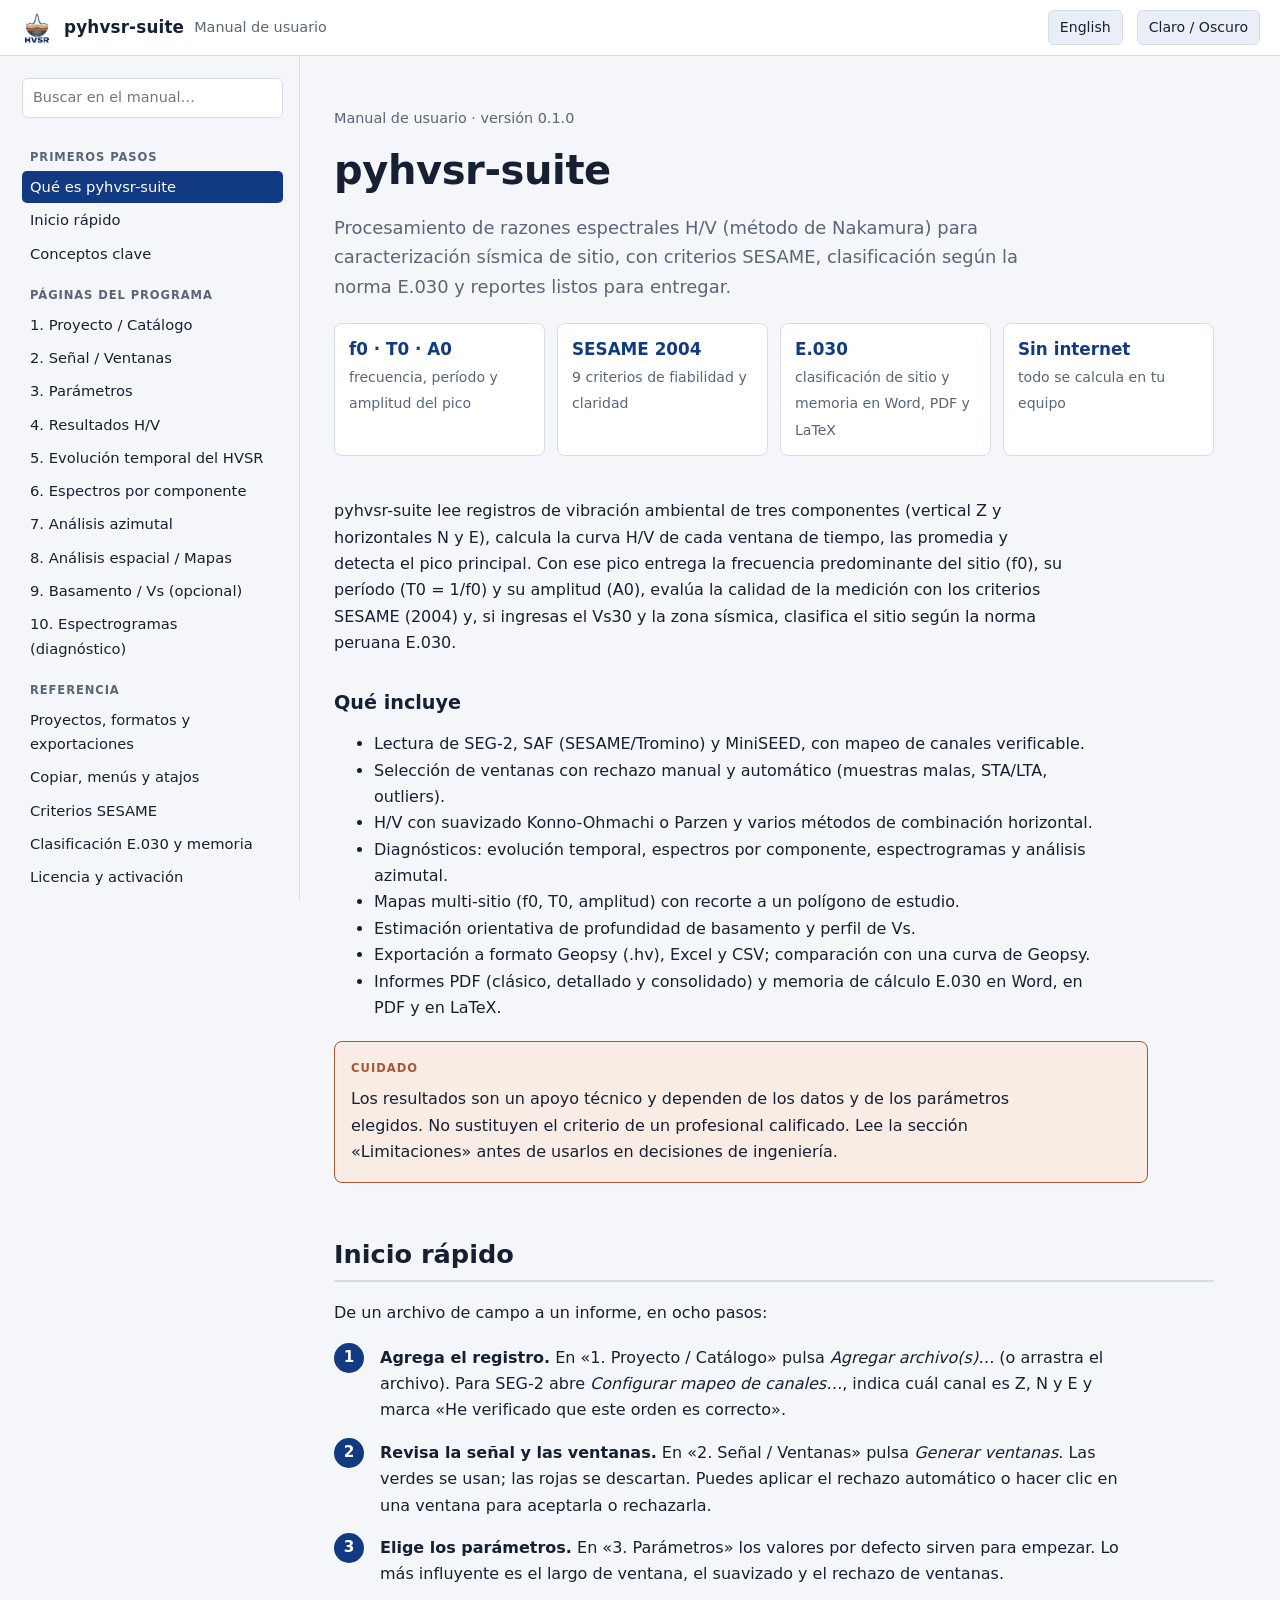
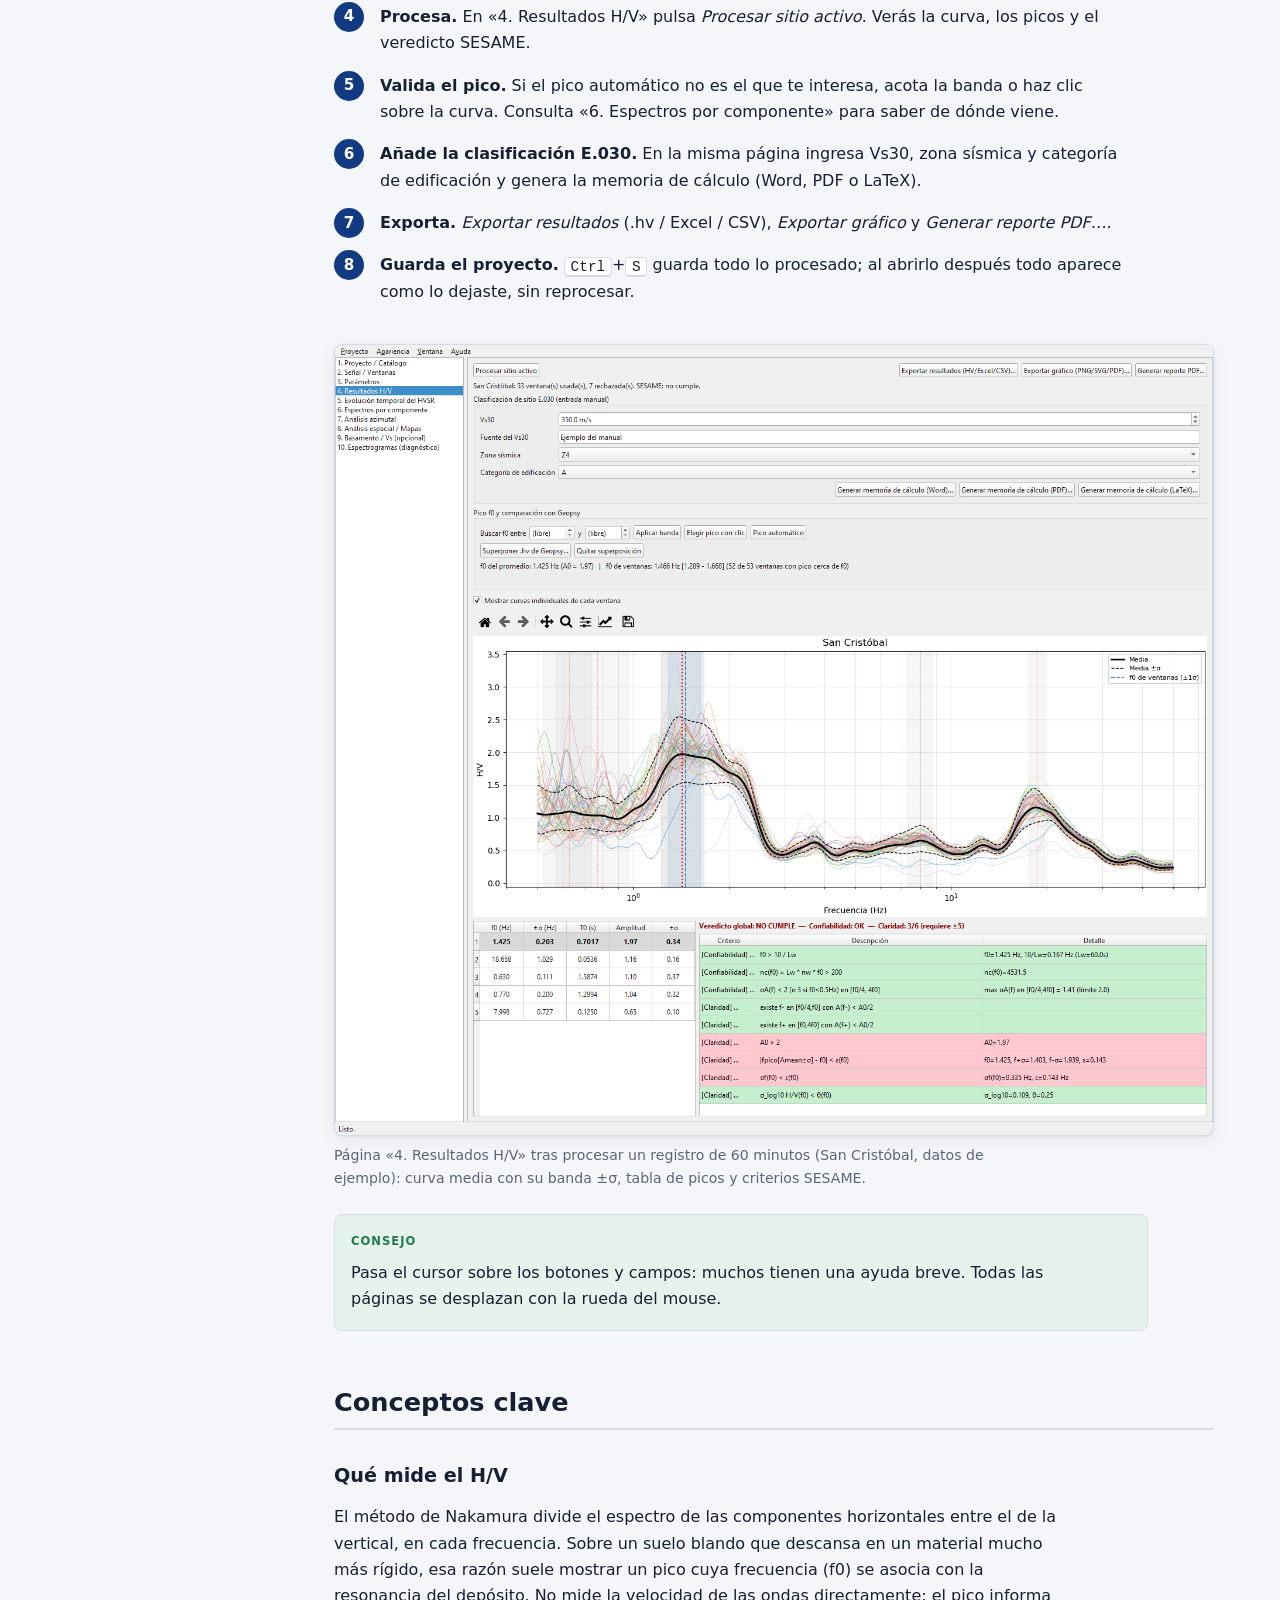
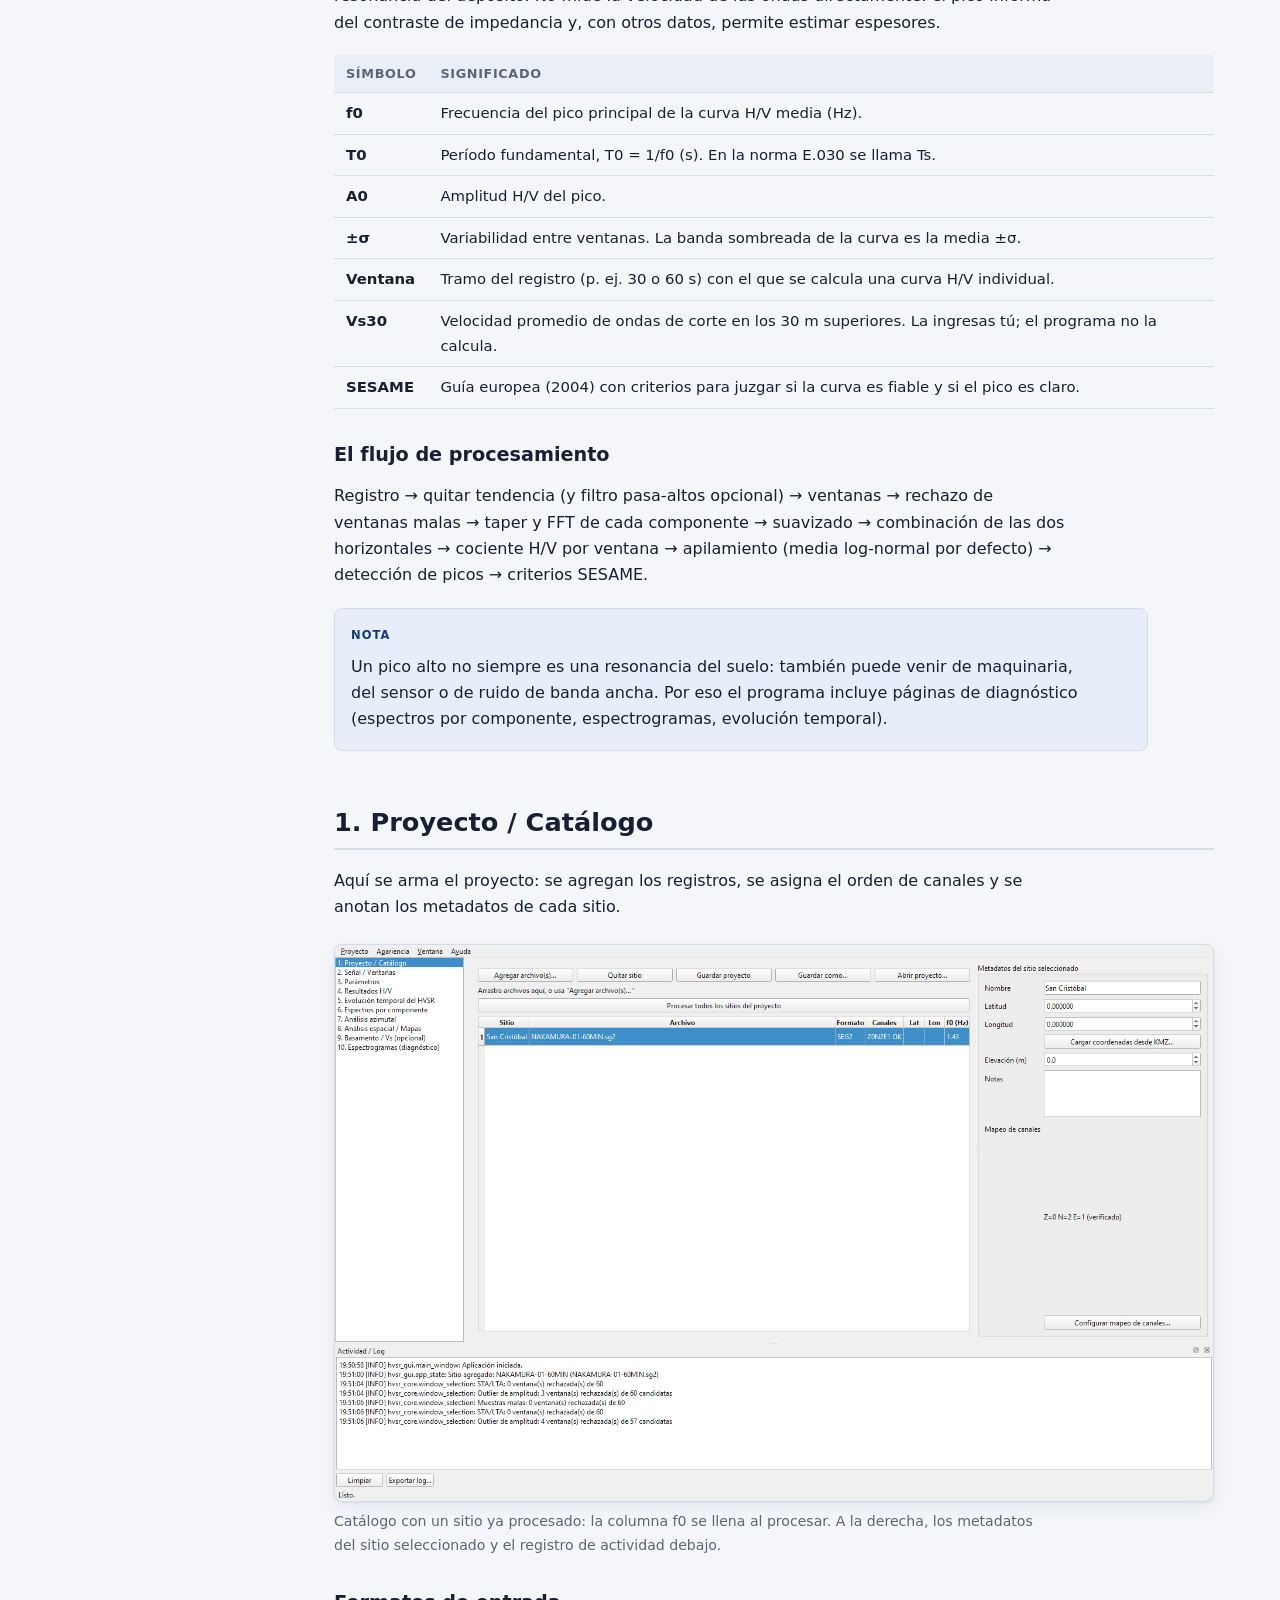
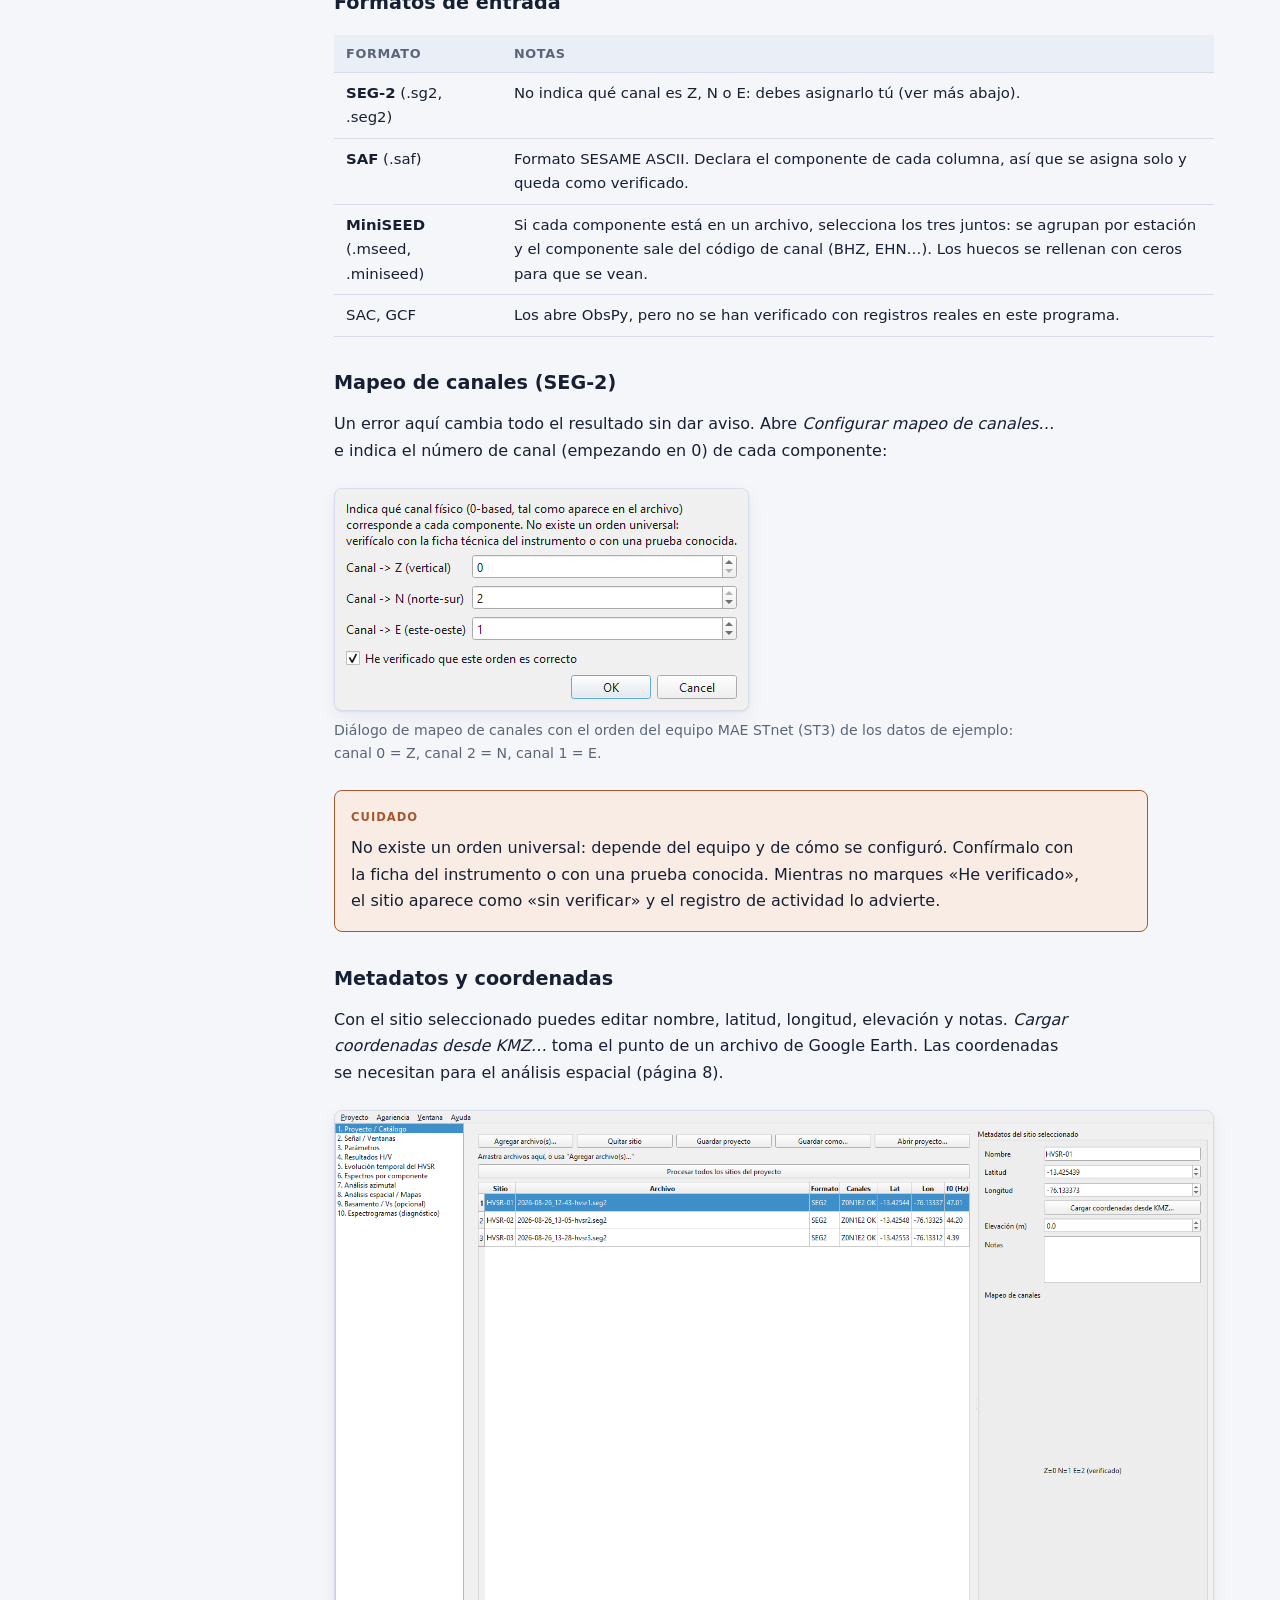
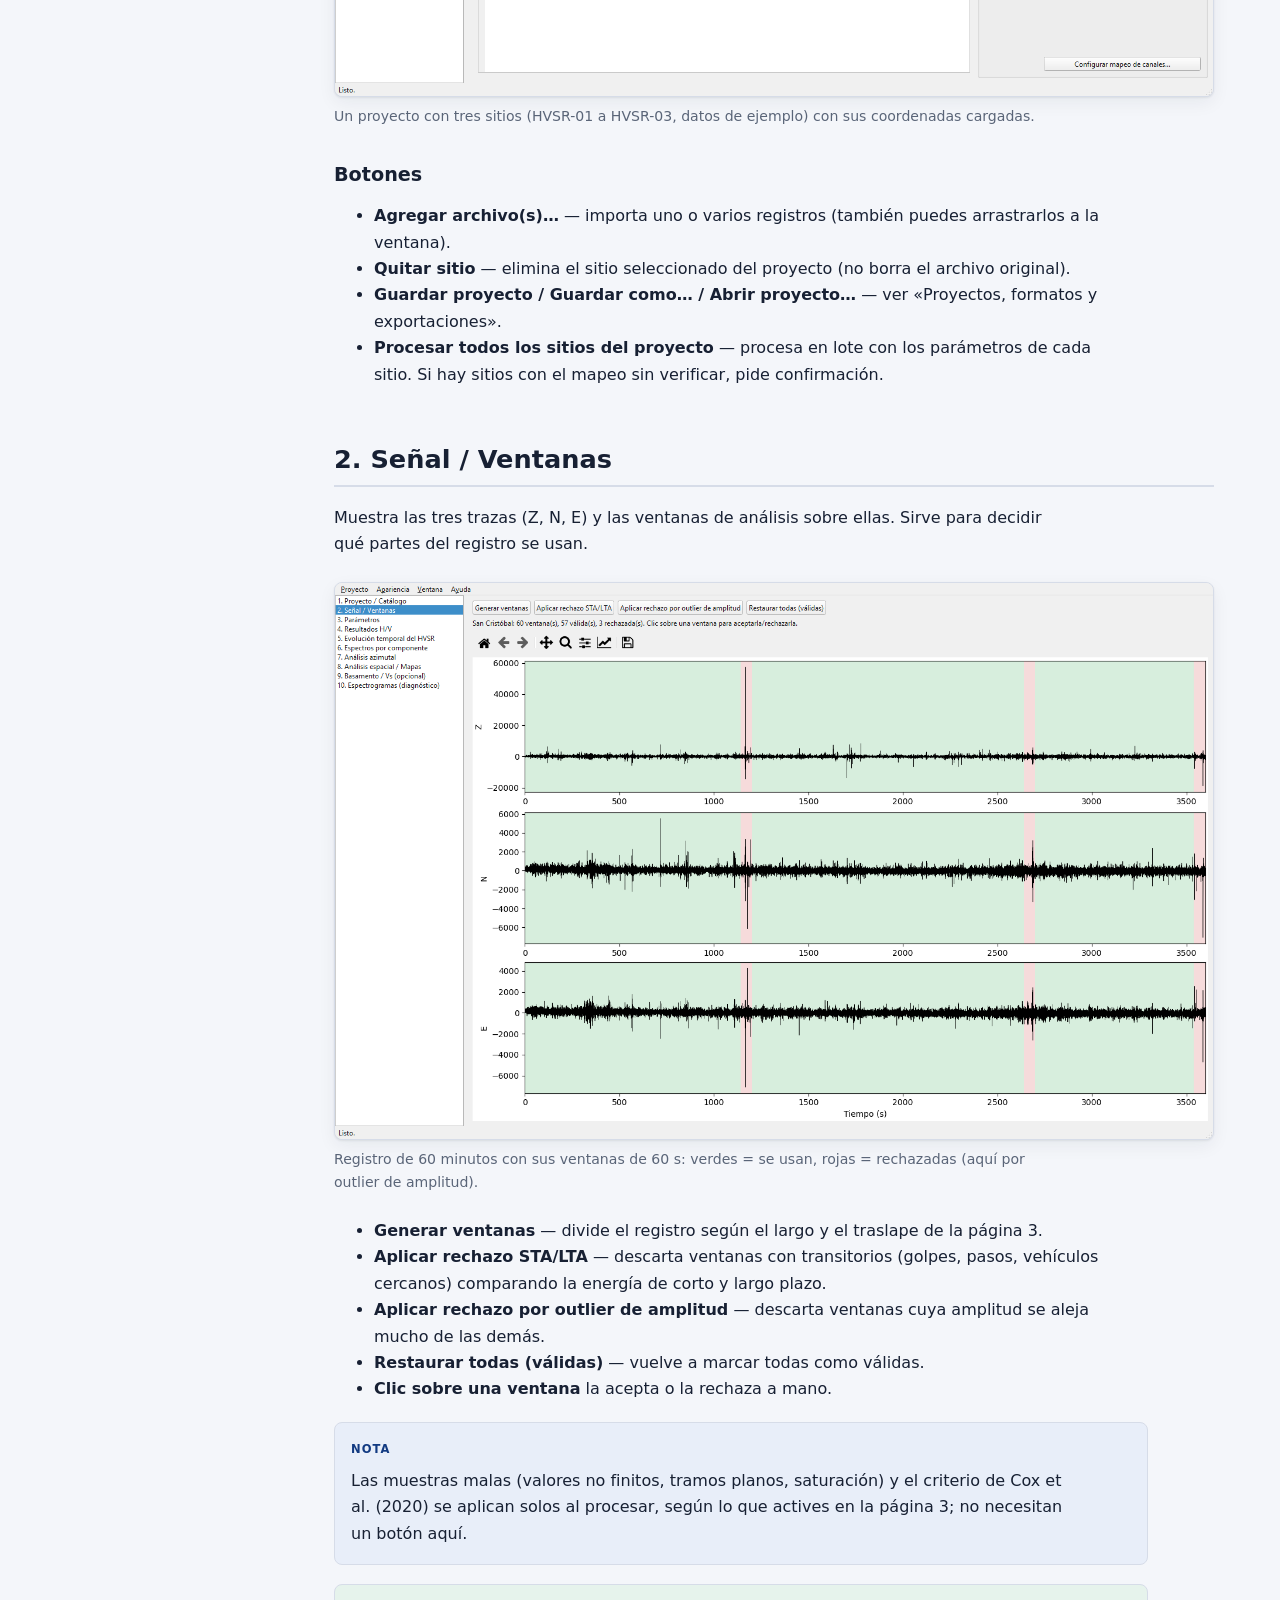
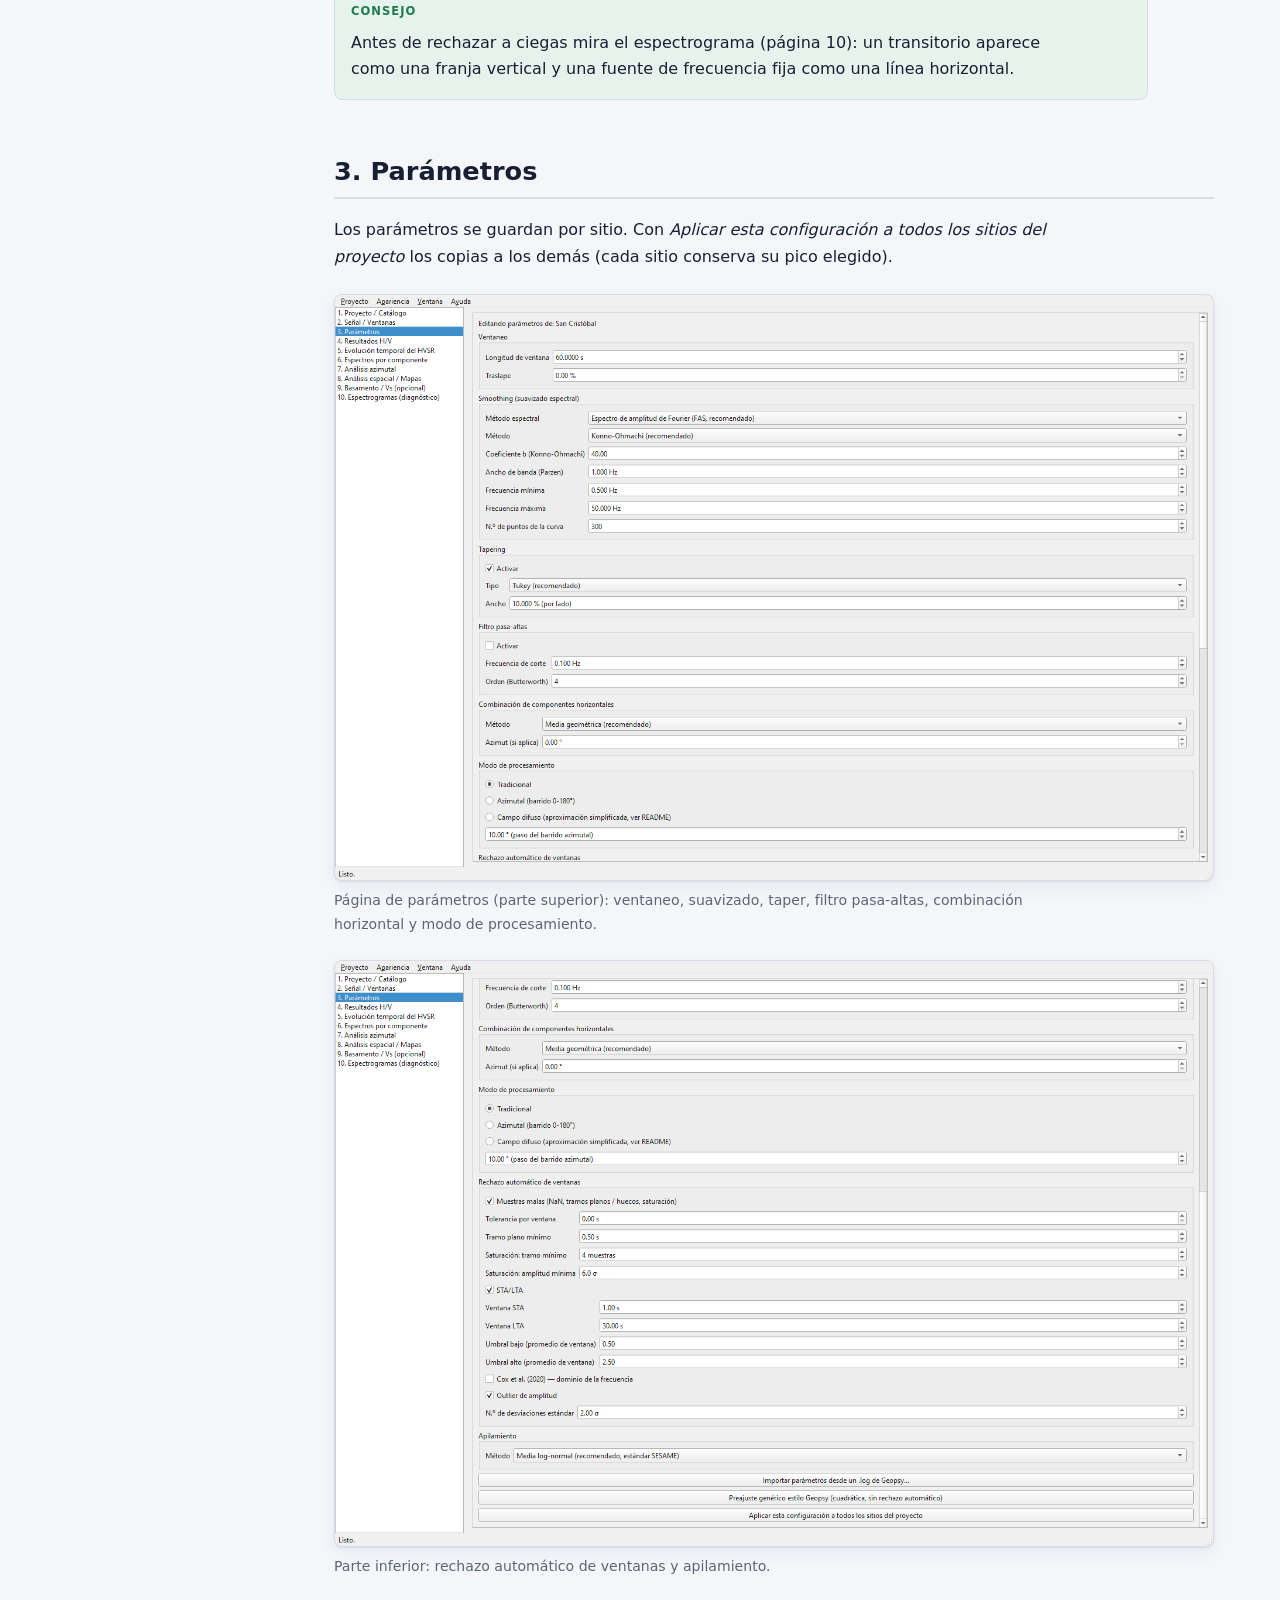
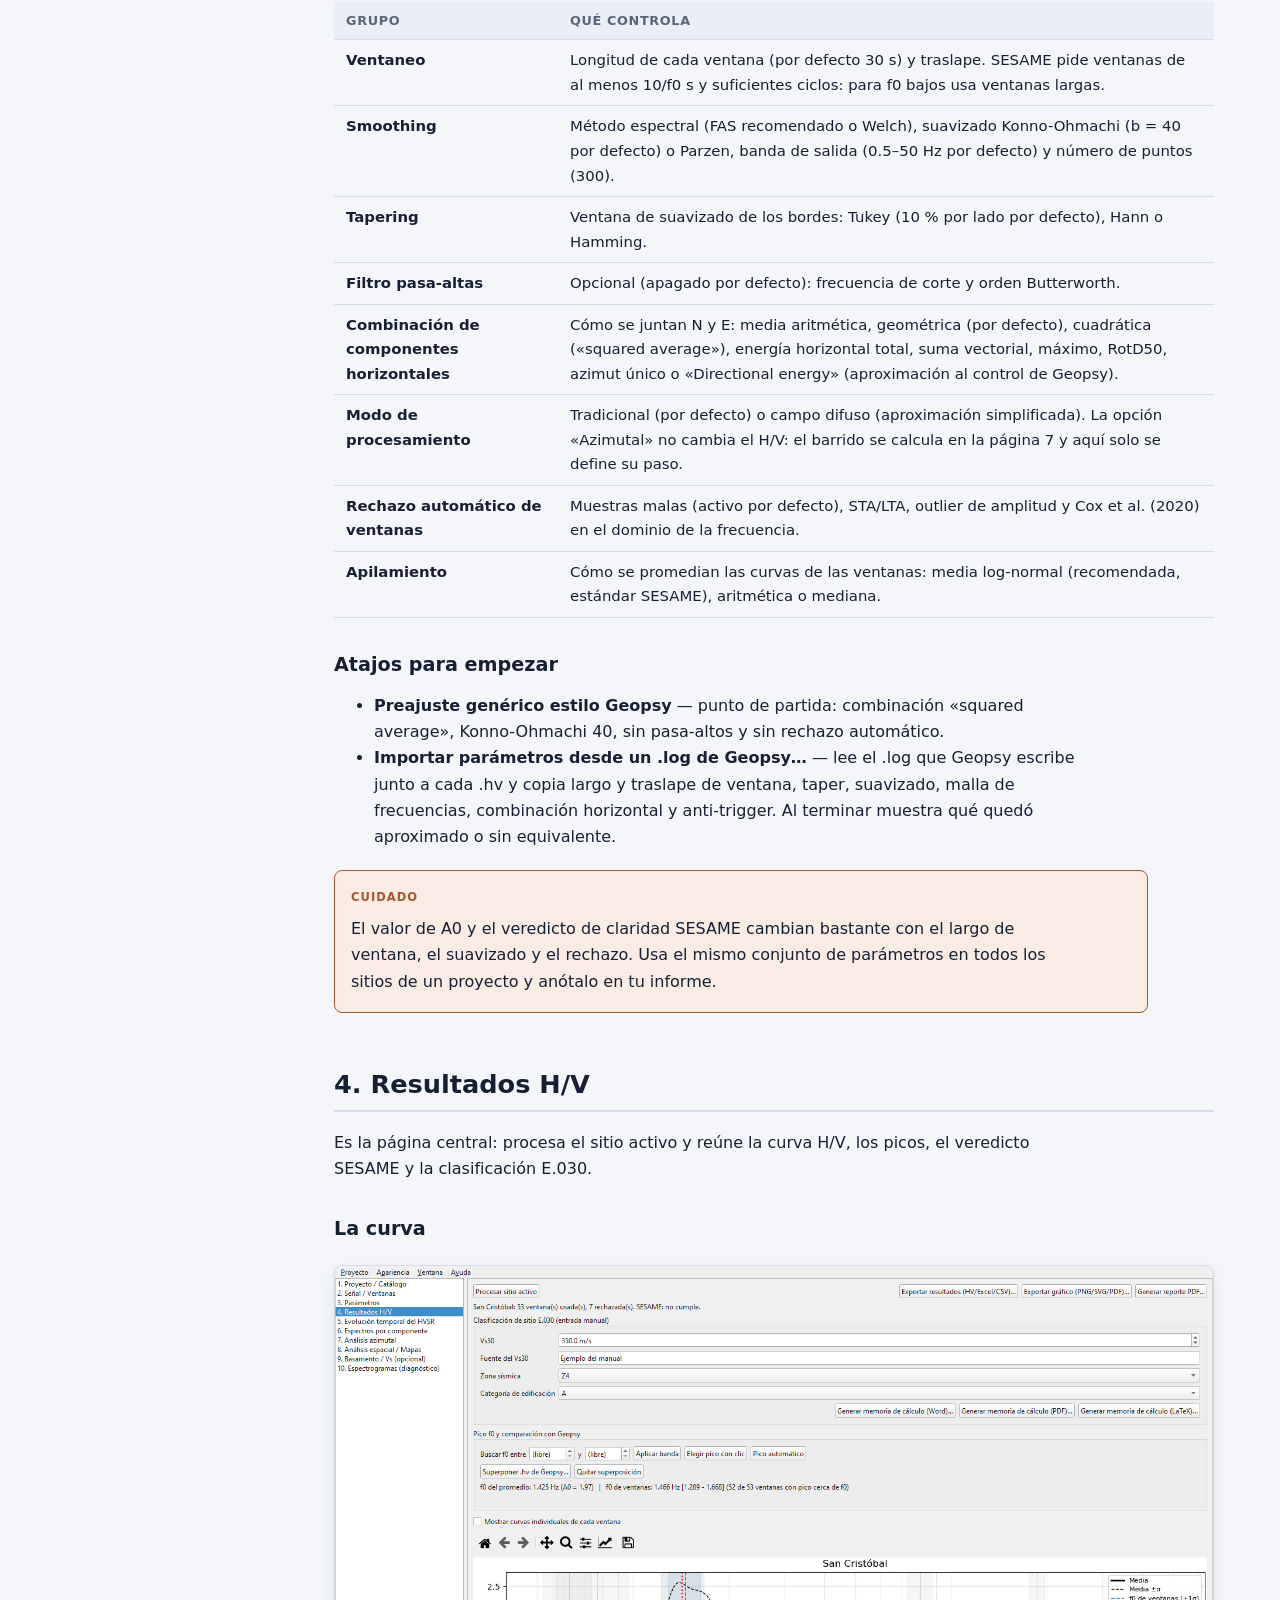
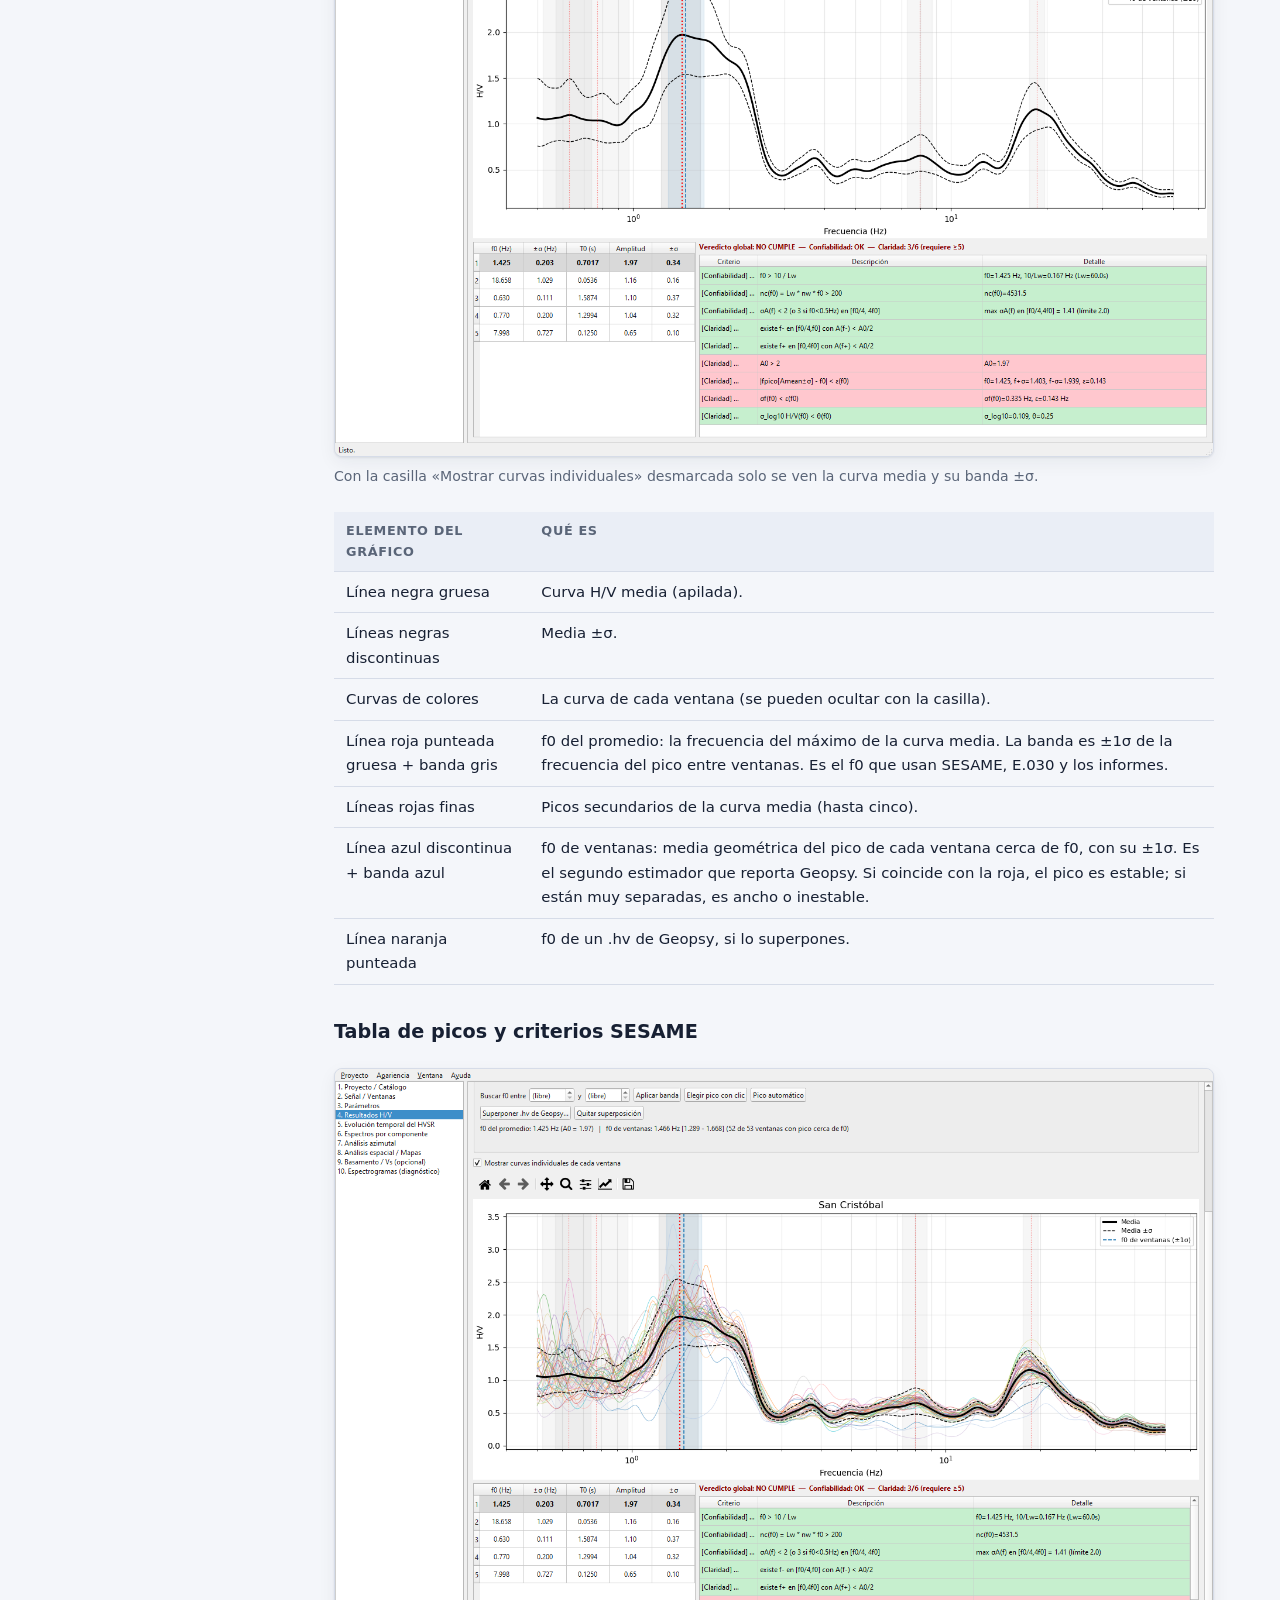
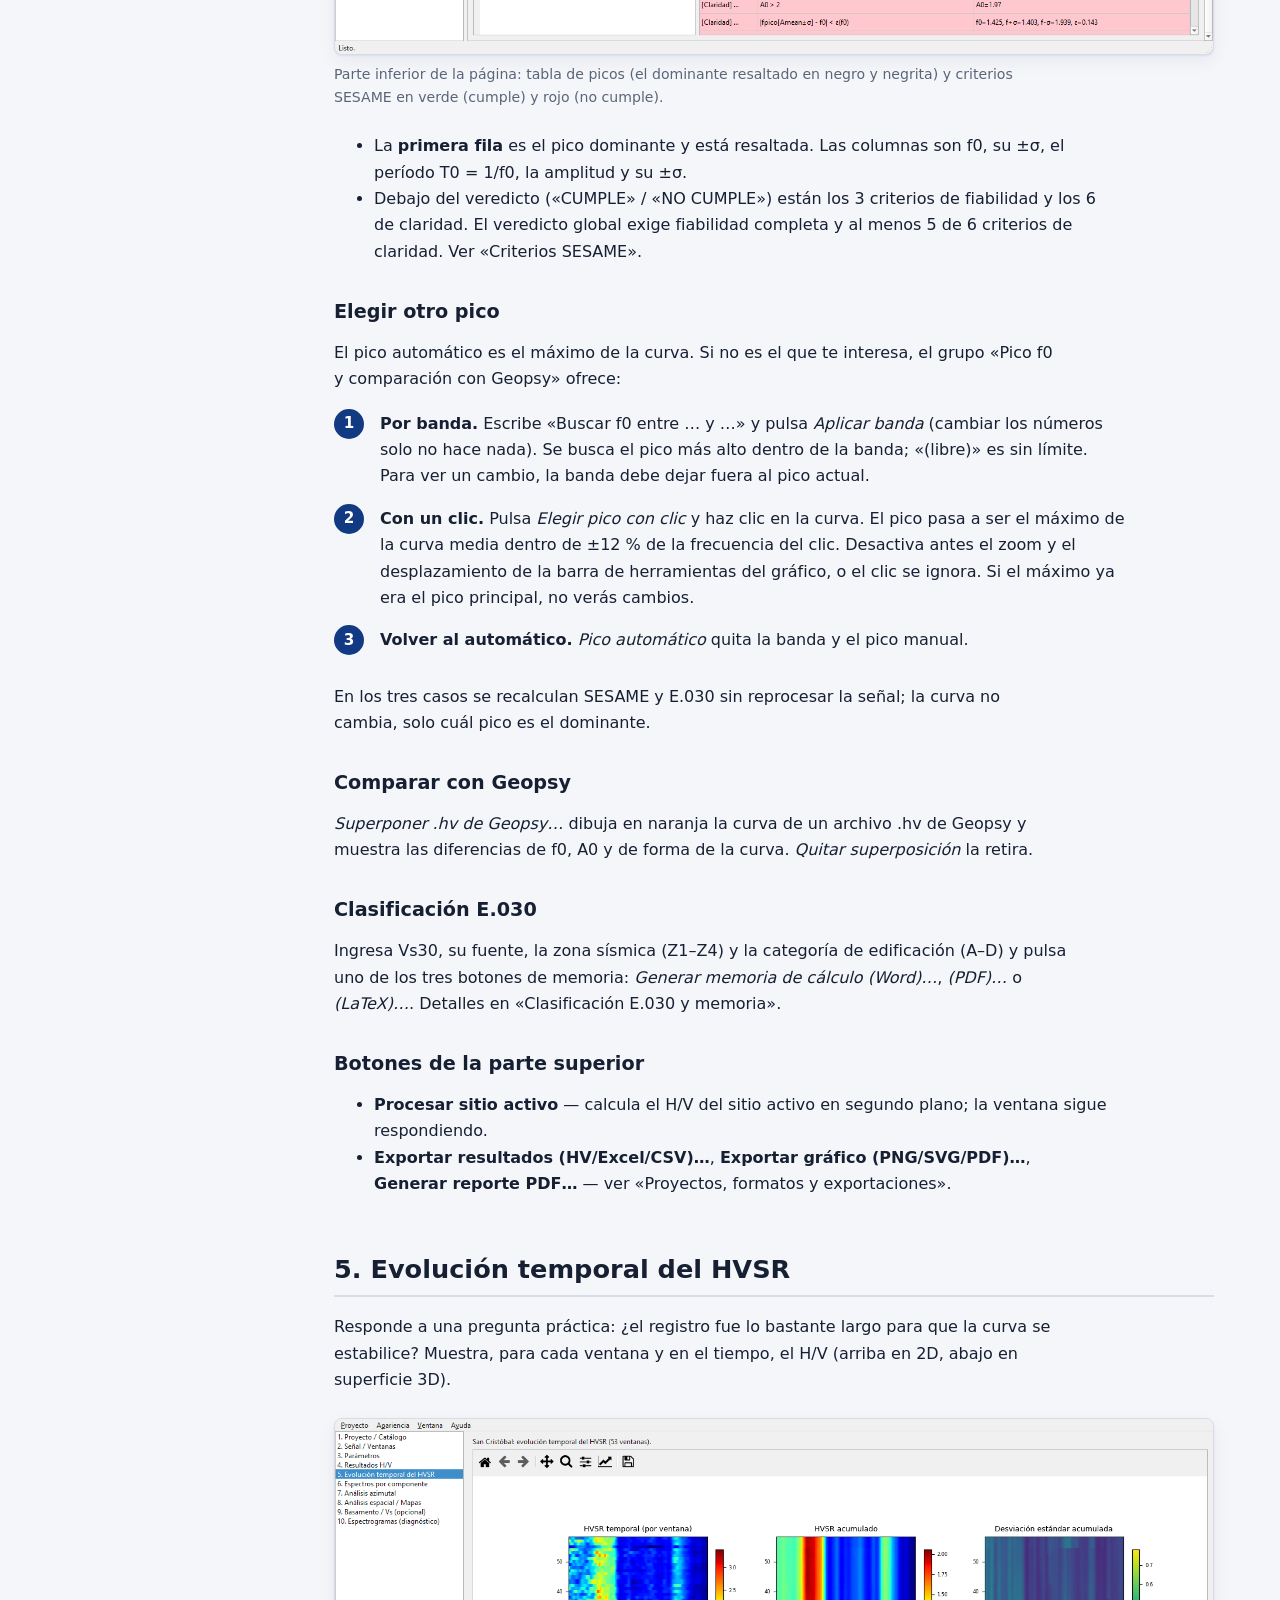
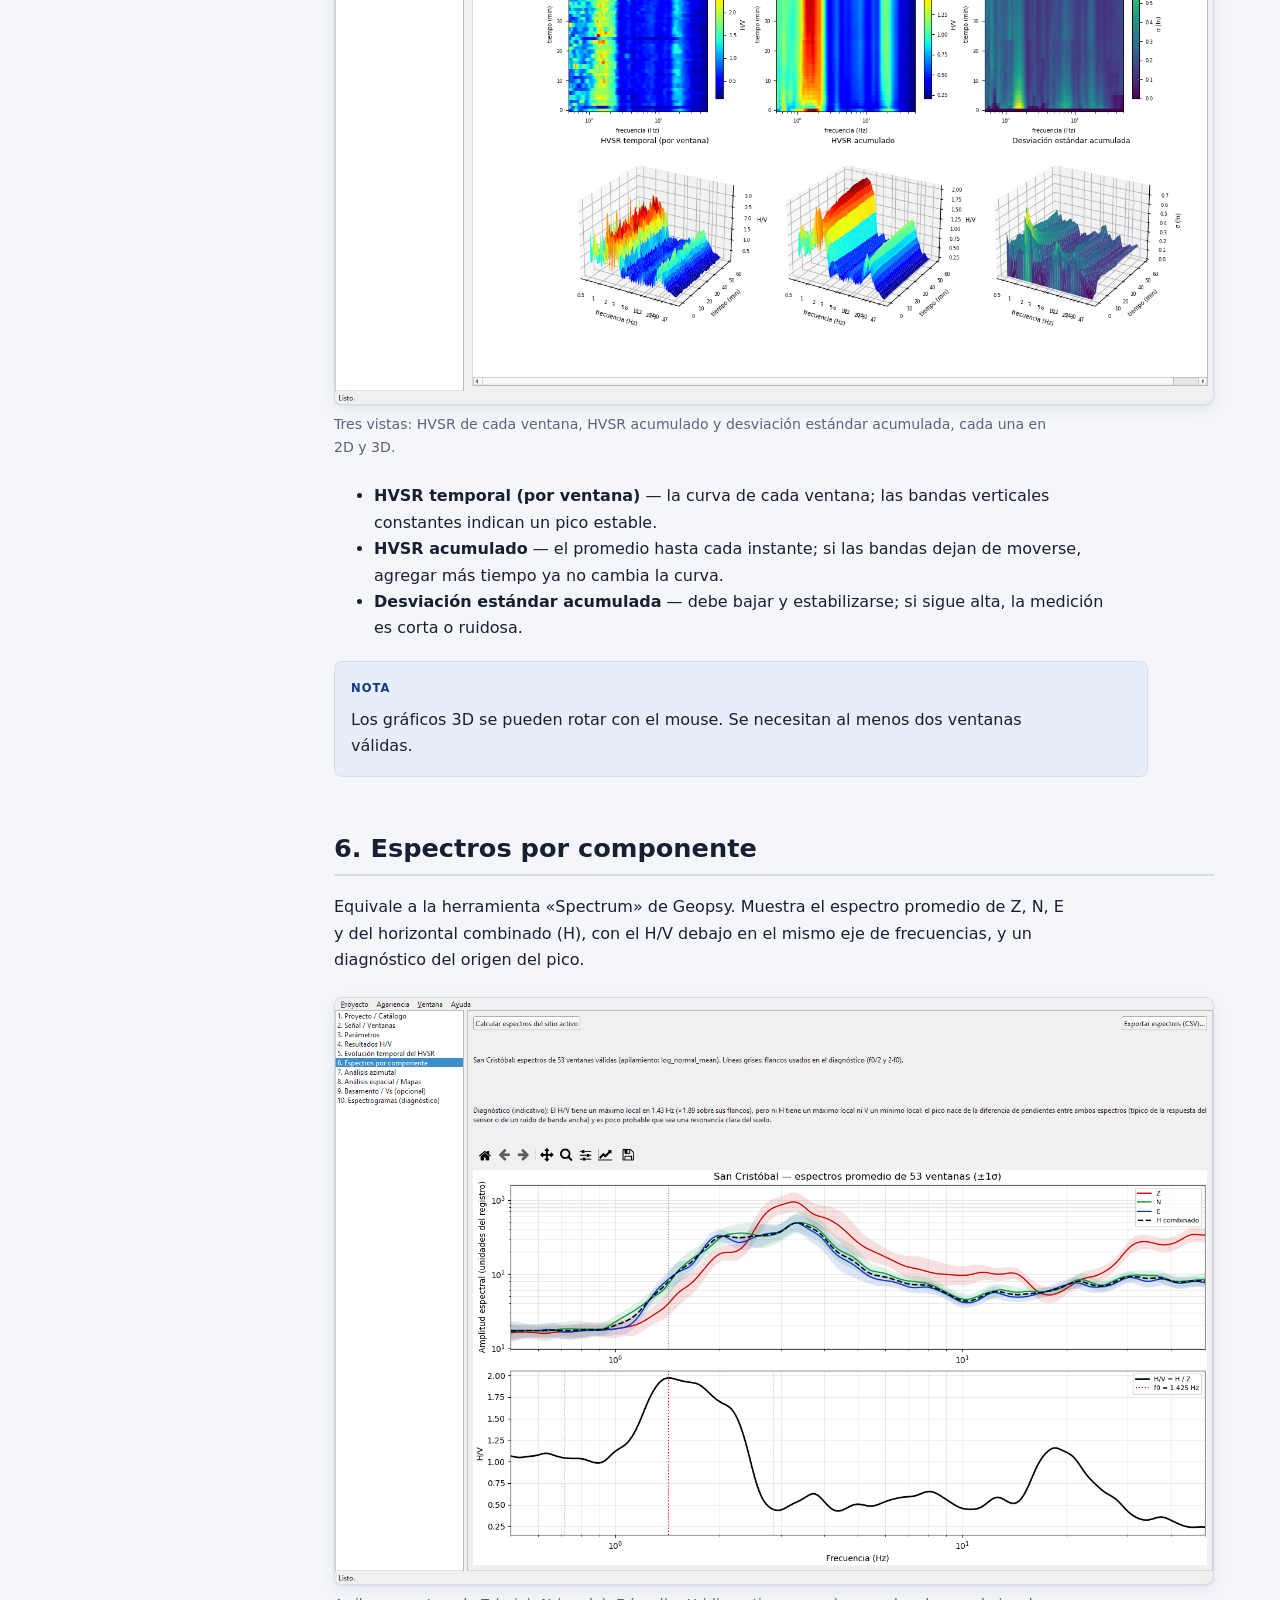
==== commit 17ee6f26: "Manual: tres botones de memoria de calculo (Word, PDF y LaTeX) y capturas actualizadas Co-Authored-B" ====
--- a/manual_es.html
+++ b/manual_es.html
@@ -60,7 +60,7 @@
   <div class="facts">
     <div class="fact"><b>f0 · T0 · A0</b><span>frecuencia, período y amplitud del pico</span></div>
     <div class="fact"><b>SESAME 2004</b><span>9 criterios de fiabilidad y claridad</span></div>
-    <div class="fact"><b>E.030</b><span>clasificación de sitio y memoria en Word</span></div>
+    <div class="fact"><b>E.030</b><span>clasificación de sitio y memoria en Word, PDF y LaTeX</span></div>
     <div class="fact"><b>Sin internet</b><span>todo se calcula en tu equipo</span></div>
   </div>
 </div>
@@ -76,7 +76,7 @@
   <li>Mapas multi-sitio (f0, T0, amplitud) con recorte a un polígono de estudio.</li>
   <li>Estimación orientativa de profundidad de basamento y perfil de Vs.</li>
   <li>Exportación a formato Geopsy (.hv), Excel y CSV; comparación con una curva de Geopsy.</li>
-  <li>Informes PDF (clásico, detallado y consolidado) y memoria de cálculo E.030 en Word.</li>
+  <li>Informes PDF (clásico, detallado y consolidado) y memoria de cálculo E.030 en Word, en PDF y en LaTeX.</li>
 </ul>
 
 <div class="callout warn"><span class="label">Cuidado</span><p>Los resultados son un apoyo técnico y dependen de los datos y de los parámetros elegidos. No sustituyen el criterio de un profesional calificado. Lee la sección «Limitaciones» antes de usarlos en decisiones de ingeniería.</p></div>
@@ -95,7 +95,7 @@
   <li><b>Valida el pico.</b>
       Si el pico automático no es el que te interesa, acota la banda o haz clic sobre la curva. Consulta «6. Espectros por componente» para saber de dónde viene.</li>
   <li><b>Añade la clasificación E.030.</b>
-      En la misma página ingresa Vs30, zona sísmica y categoría de edificación y genera la memoria de cálculo (Word).</li>
+      En la misma página ingresa Vs30, zona sísmica y categoría de edificación y genera la memoria de cálculo (Word, PDF o LaTeX).</li>
   <li><b>Exporta.</b>
       <i>Exportar resultados</i> (.hv / Excel / CSV), <i>Exportar gráfico</i> y <i>Generar reporte PDF…</i>.</li>
   <li><b>Guarda el proyecto.</b>
@@ -232,7 +232,7 @@
 <p><i>Superponer .hv de Geopsy…</i> dibuja en naranja la curva de un archivo .hv de Geopsy y muestra las diferencias de f0, A0 y de forma de la curva. <i>Quitar superposición</i> la retira.</p>
 
 <h3>Clasificación E.030</h3>
-<p>Ingresa Vs30, su fuente, la zona sísmica (Z1–Z4) y la categoría de edificación (A–D) y pulsa <i>Generar memoria de cálculo (Word)…</i>. Detalles en «Clasificación E.030 y memoria».</p>
+<p>Ingresa Vs30, su fuente, la zona sísmica (Z1–Z4) y la categoría de edificación (A–D) y pulsa uno de los tres botones de memoria: <i>Generar memoria de cálculo (Word)…</i>, <i>(PDF)…</i> o <i>(LaTeX)…</i>. Detalles en «Clasificación E.030 y memoria».</p>
 
 <h3>Botones de la parte superior</h3>
 <ul>
@@ -425,8 +425,16 @@
 <h3>Art. 14.8: reclasificación</h3>
 <p>Para edificaciones de categoría <b>A o B en zona Z4</b> sobre suelos <b>S1 a S4</b>, si Ts ≥ 0.65·Tp se toma el perfil siguiente más desfavorable, con el límite superior de Tp (o se hace un estudio de sitio específico). En otros casos la verificación se muestra como información adicional y la memoria lo indica. Si el perfil ya es S4, el siguiente (S5) no tiene parámetros: corresponde un estudio de sitio.</p>
 
-<h3>La memoria de cálculo (Word)</h3>
-<p><i>Generar memoria de cálculo (Word)…</i> crea un documento con: factor de zona, clasificación del perfil por Vs30, factor de suelo S, períodos Tp y TL (con la interpolación paso a paso), período predominante del sitio, verificación Ts &lt; 0.65·Tp, reclasificación del Art. 14.8, factor C de referencia y consideraciones y limitaciones. Cada número se calcula en el programa; el documento solo lo presenta.</p>
+<h3>La memoria de cálculo: Word, PDF y LaTeX</h3>
+<p>Cualquiera de los tres botones crea un documento con: factor de zona, clasificación del perfil por Vs30, factor de suelo S, períodos Tp y TL (con la interpolación paso a paso), período predominante del sitio, verificación Ts &lt; 0.65·Tp, reclasificación del Art. 14.8, factor C de referencia y consideraciones y limitaciones.</p>
+<div class="table-wrap"><table>
+<tr><th>Botón</th><th>Qué entrega</th><th>Cuándo usarlo</th></tr>
+<tr><td><i>Generar memoria de cálculo (Word)…</i></td><td>Un archivo <code>.docx</code>.</td><td>Para editar el texto en Word antes de entregarlo.</td></tr>
+<tr><td><i>Generar memoria de cálculo (PDF)…</i></td><td>Un PDF con formato LaTeX, listo para entregar.</td><td>La opción más directa: no necesitas tener LaTeX instalado ni conexión a internet.</td></tr>
+<tr><td><i>Generar memoria de cálculo (LaTeX)…</i></td><td>El archivo <code>.tex</code> editable y su PDF.</td><td>Para incluir la memoria en una tesis o publicación, o personalizarla en LaTeX.</td></tr>
+</table></div>
+<p>Los tres entregan los mismos números, porque salen del mismo cálculo. El PDF se compila con un compilador LaTeX que viene incluido en el programa; la primera vez prepara una copia de sus paquetes en tu carpeta de usuario (unos 40 MB, un par de segundos) y después compila en pocos segundos. Si ya tienes MiKTeX o TeX Live instalado, el botón de LaTeX lo usa.</p>
+<p>Cada número se calcula en el programa; el documento solo lo presenta.</p>
 <div class="callout warn"><span class="label">Cuidado</span><p>Las tablas se transcribieron del texto de la norma E.030 (edición 2026) proporcionado. Cótejalas con el texto oficial vigente antes de un uso crítico, y verifica que el Vs30 que ingresas provenga de un ensayo apropiado (MASW, refracción, SPT) o declara que es teórico.</p></div>
 </section>
 <section id="license"><h2>Licencia y activación</h2>
@@ -506,8 +514,8 @@
 <p>Tu Excel usa coma decimal. Haz clic derecho en la tabla y elige «Copiar toda la tabla (coma decimal, para Excel en español)».</p></details>
 <details><summary>Al abrir un proyecto sale un aviso de que no se encuentra el archivo de datos</summary>
 <p>El proyecto guarda los resultados pero no la señal original. Devuelve el archivo a la carpeta donde estaba (la ruta que indica el aviso) o reimporta el registro. Mientras tanto puedes ver y exportar los resultados guardados.</p></details>
-<details><summary>La memoria de Word no se genera</summary>
-<p>Comprueba que hayas ingresado Vs30 (mayor que 0) y la zona sísmica, y revisa el registro de actividad: el mensaje de error indica la causa.</p></details>
+<details><summary>La memoria (Word, PDF o LaTeX) no se genera</summary>
+<p>Comprueba que hayas ingresado Vs30 (mayor que 0) y la zona sísmica, y revisa el registro de actividad: el mensaje de error indica la causa. Si falla solo el PDF, genera la memoria en Word, que no depende del compilador.</p></details>
 <details><summary>El manual no se abre al pulsar F1</summary>
 <p>Abre manualmente <code>docs/manual/index.html</code>, en la carpeta de instalación del programa, con tu navegador. Si falta, reinstala el programa.</p></details>
 <details><summary>El programa es lento con registros largos</summary>
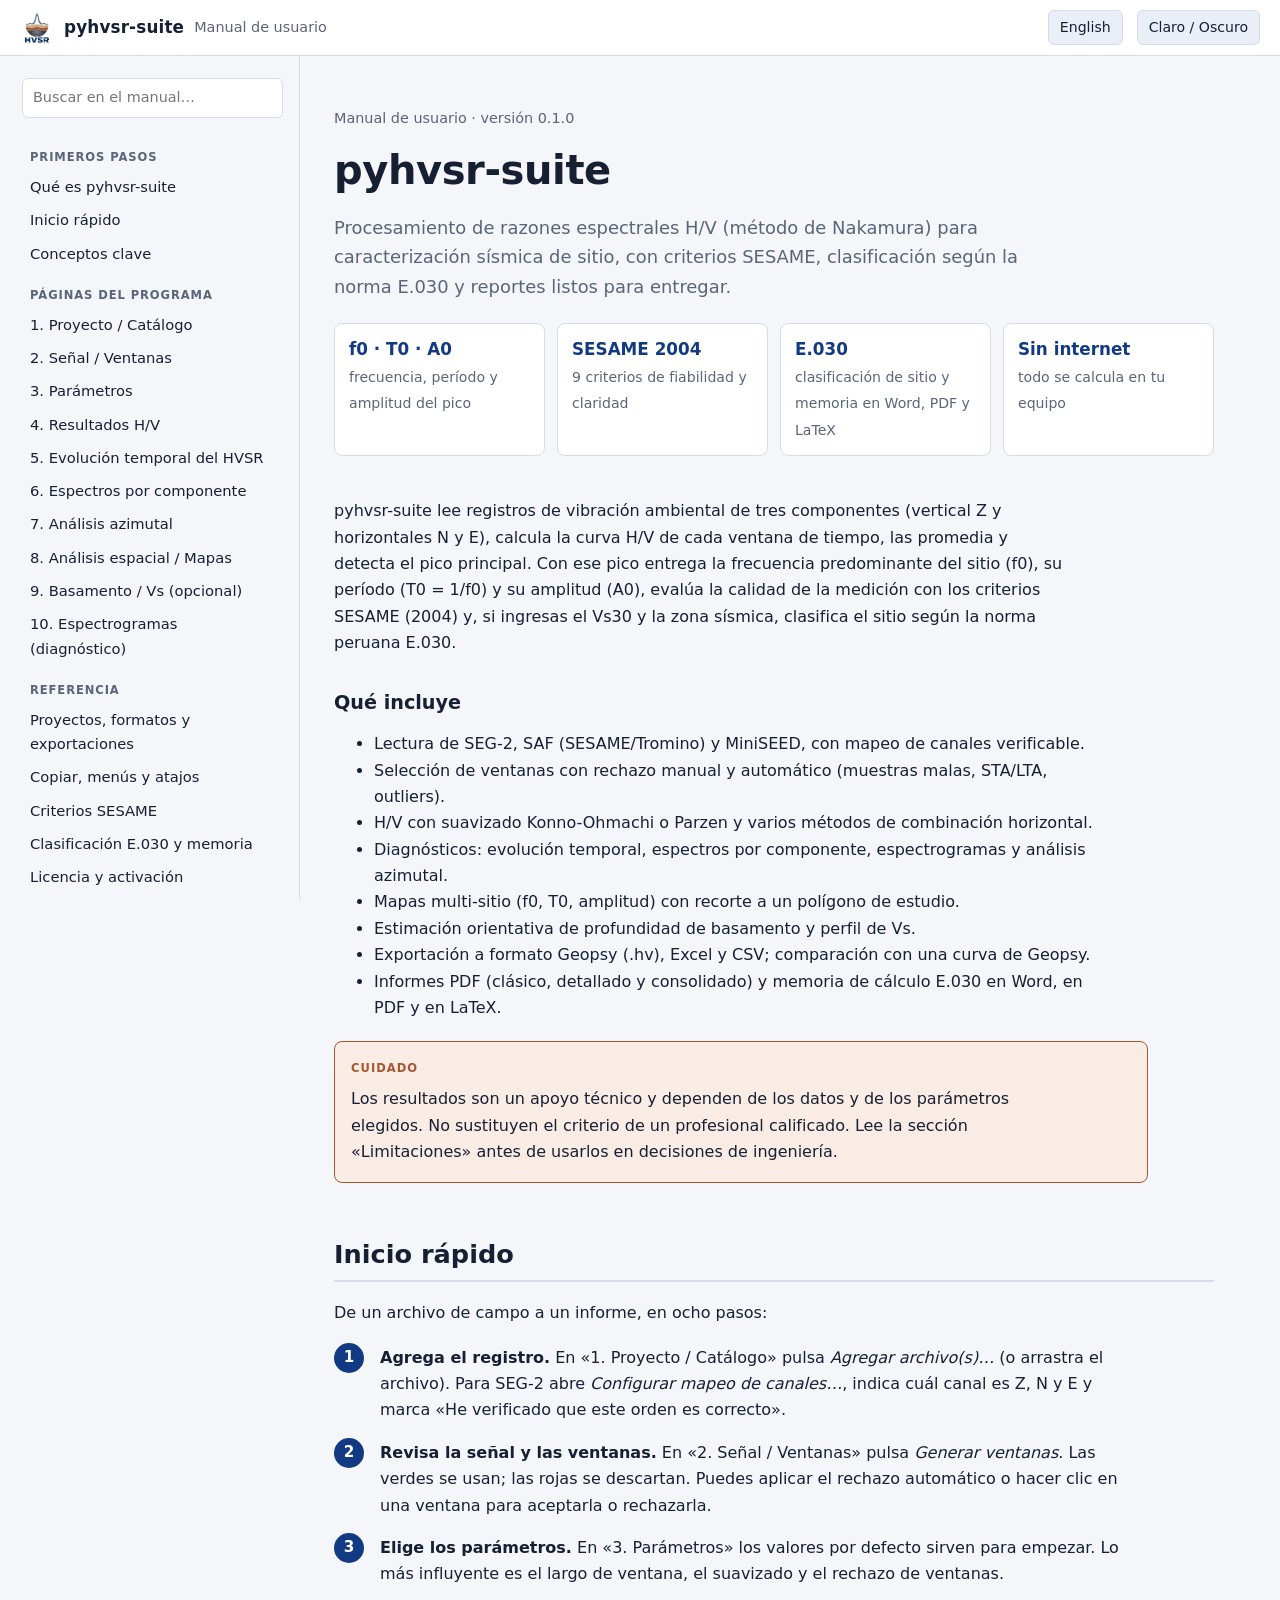
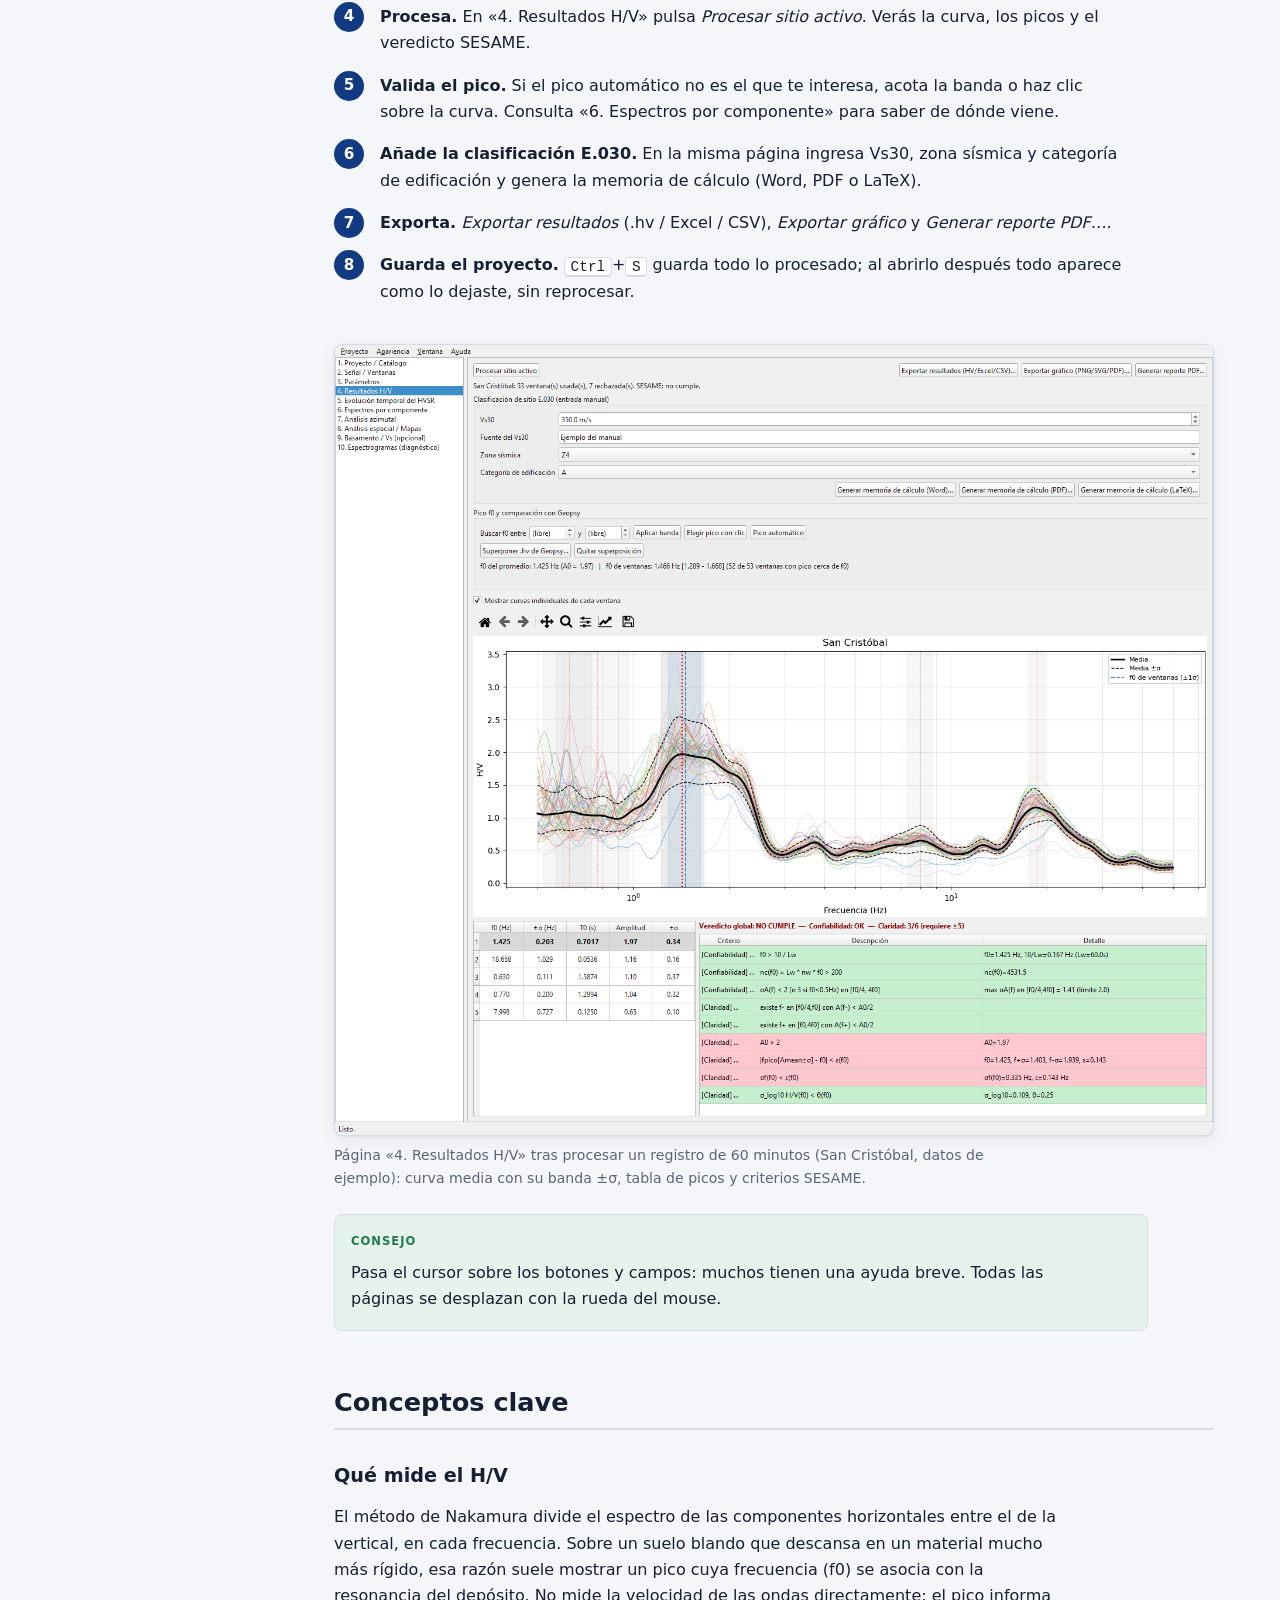
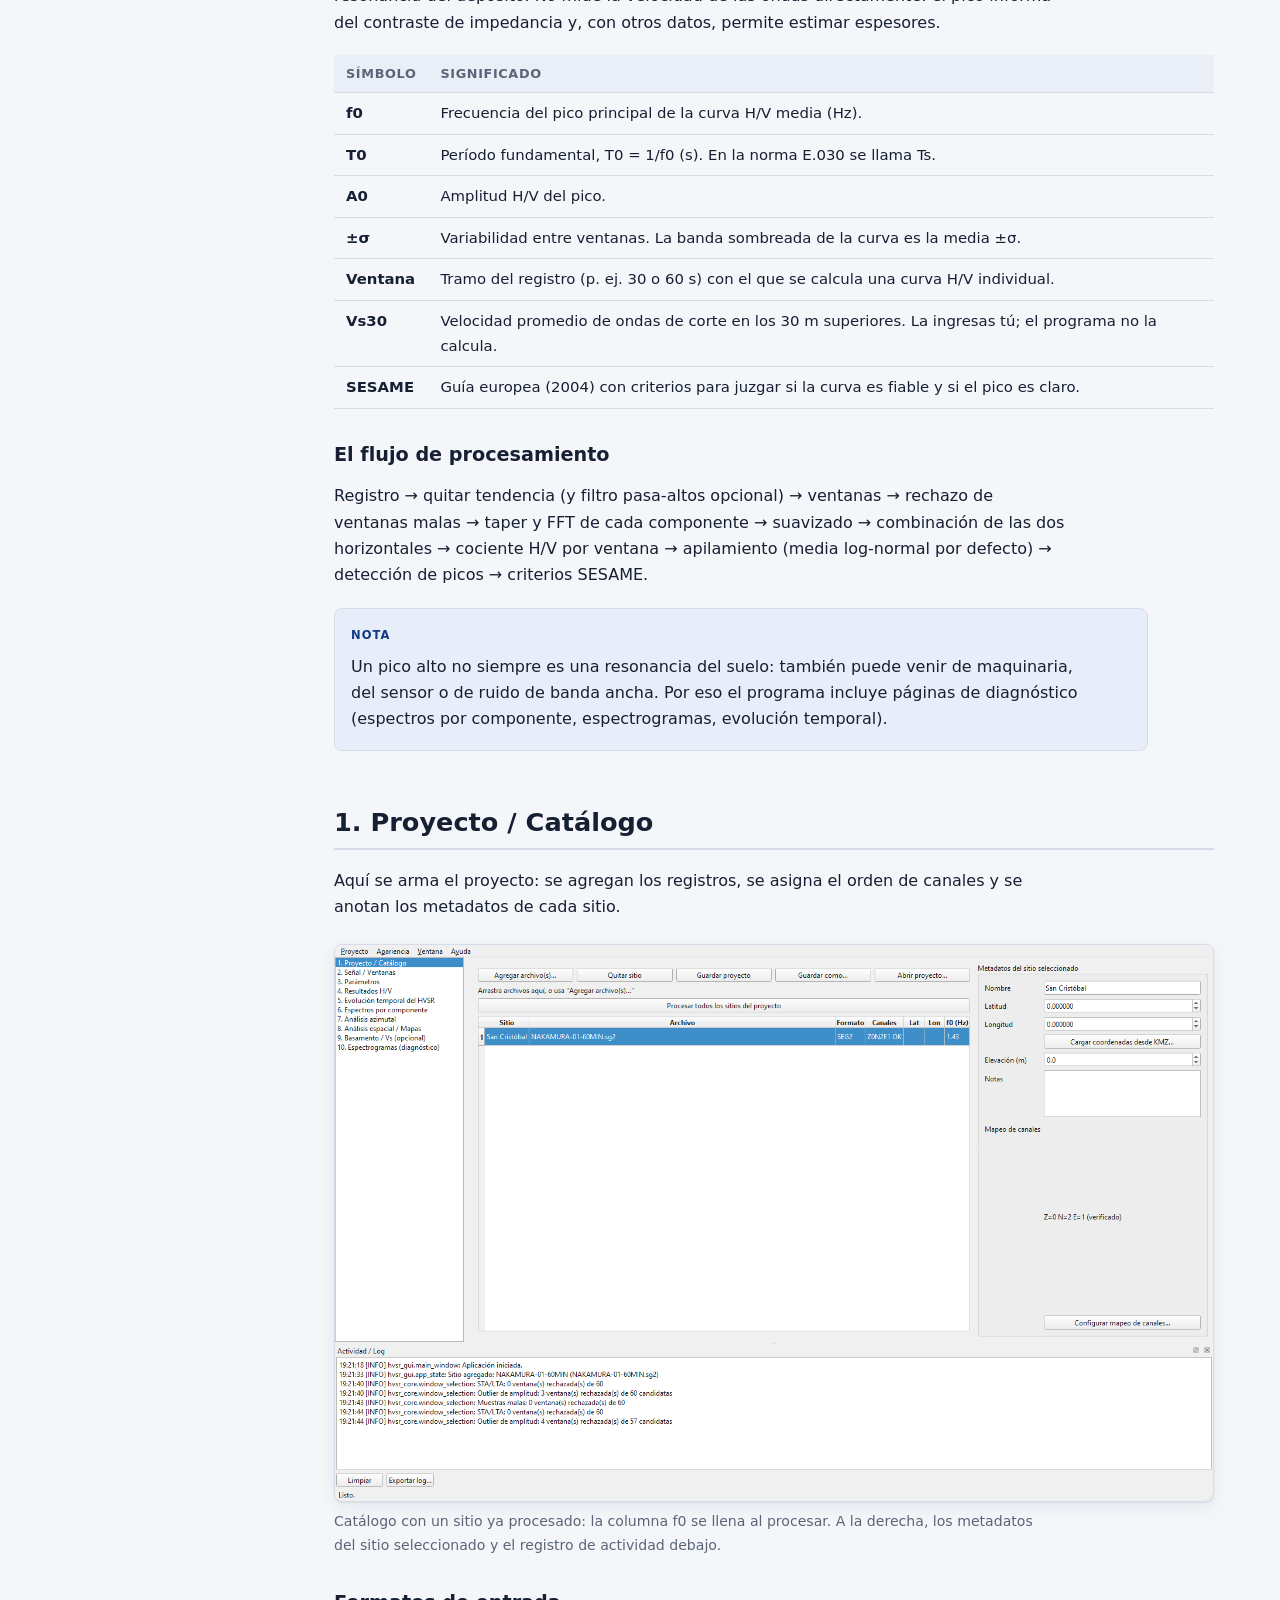
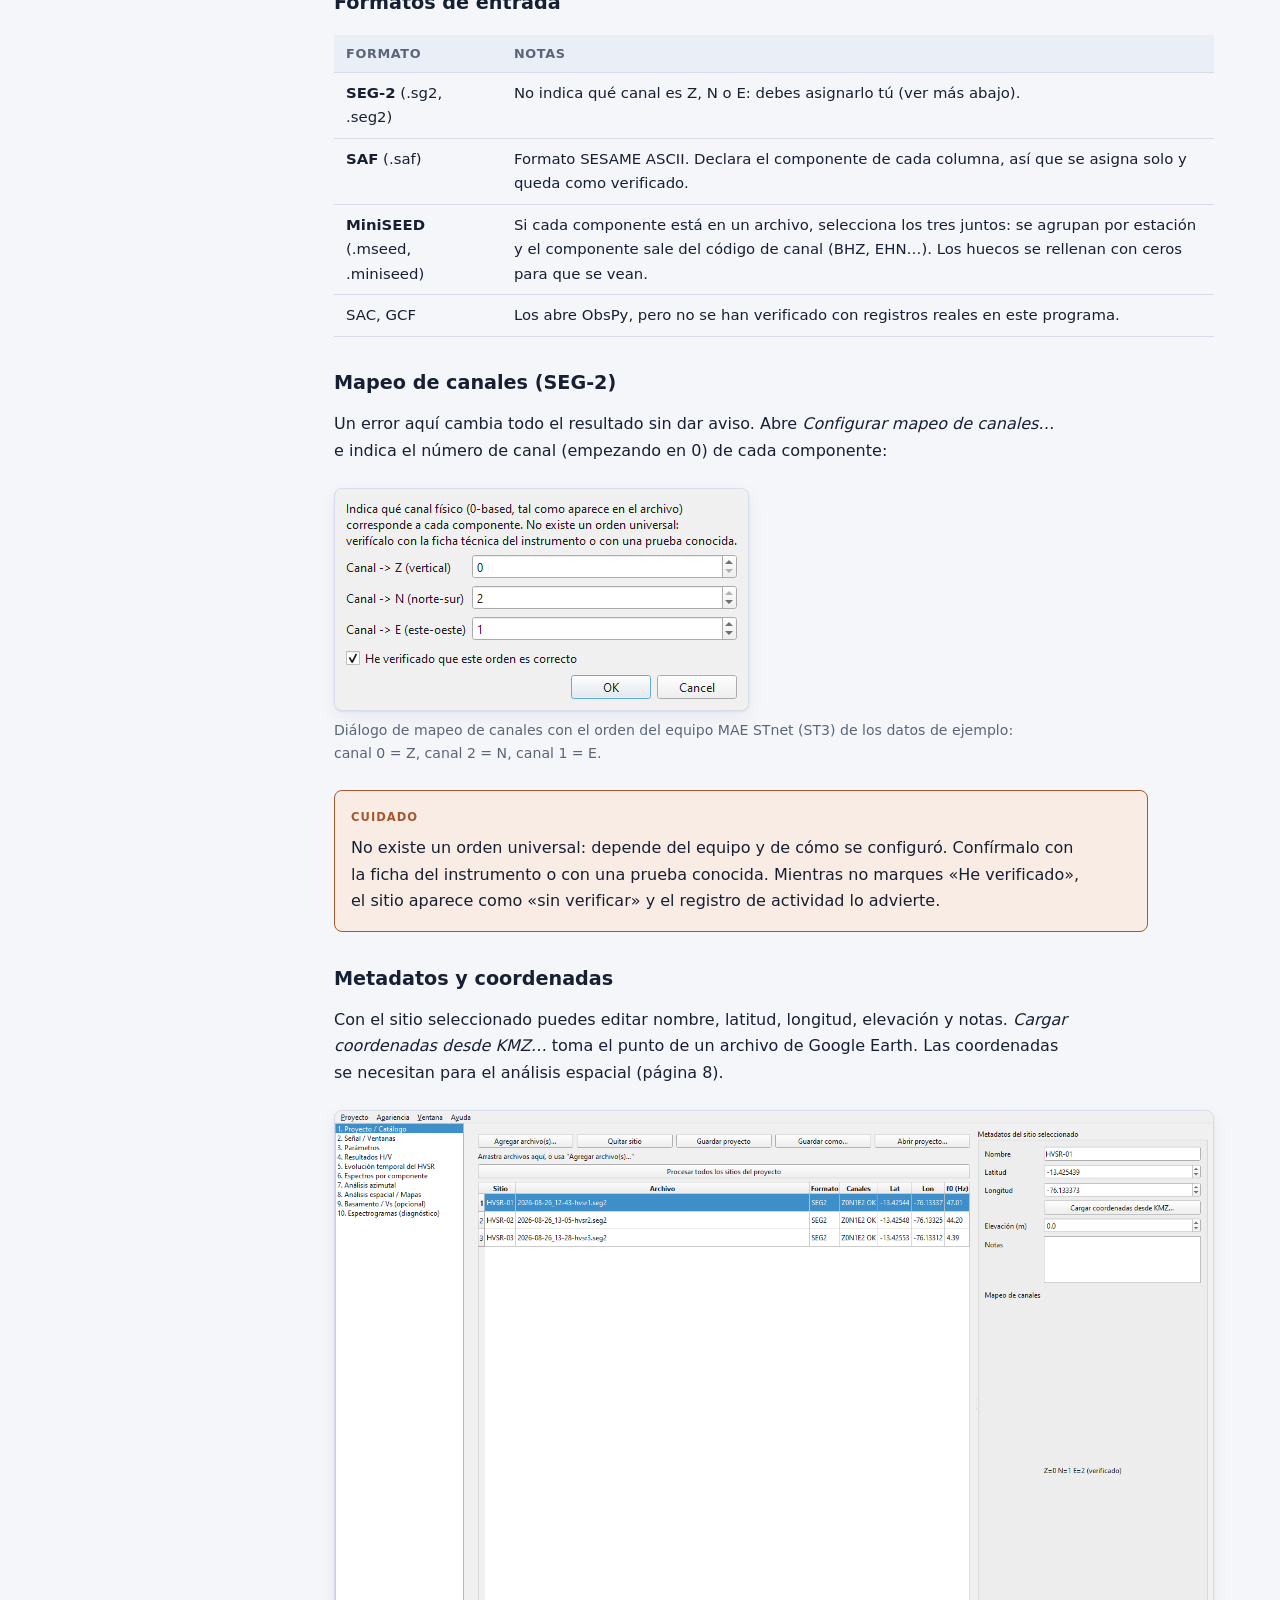
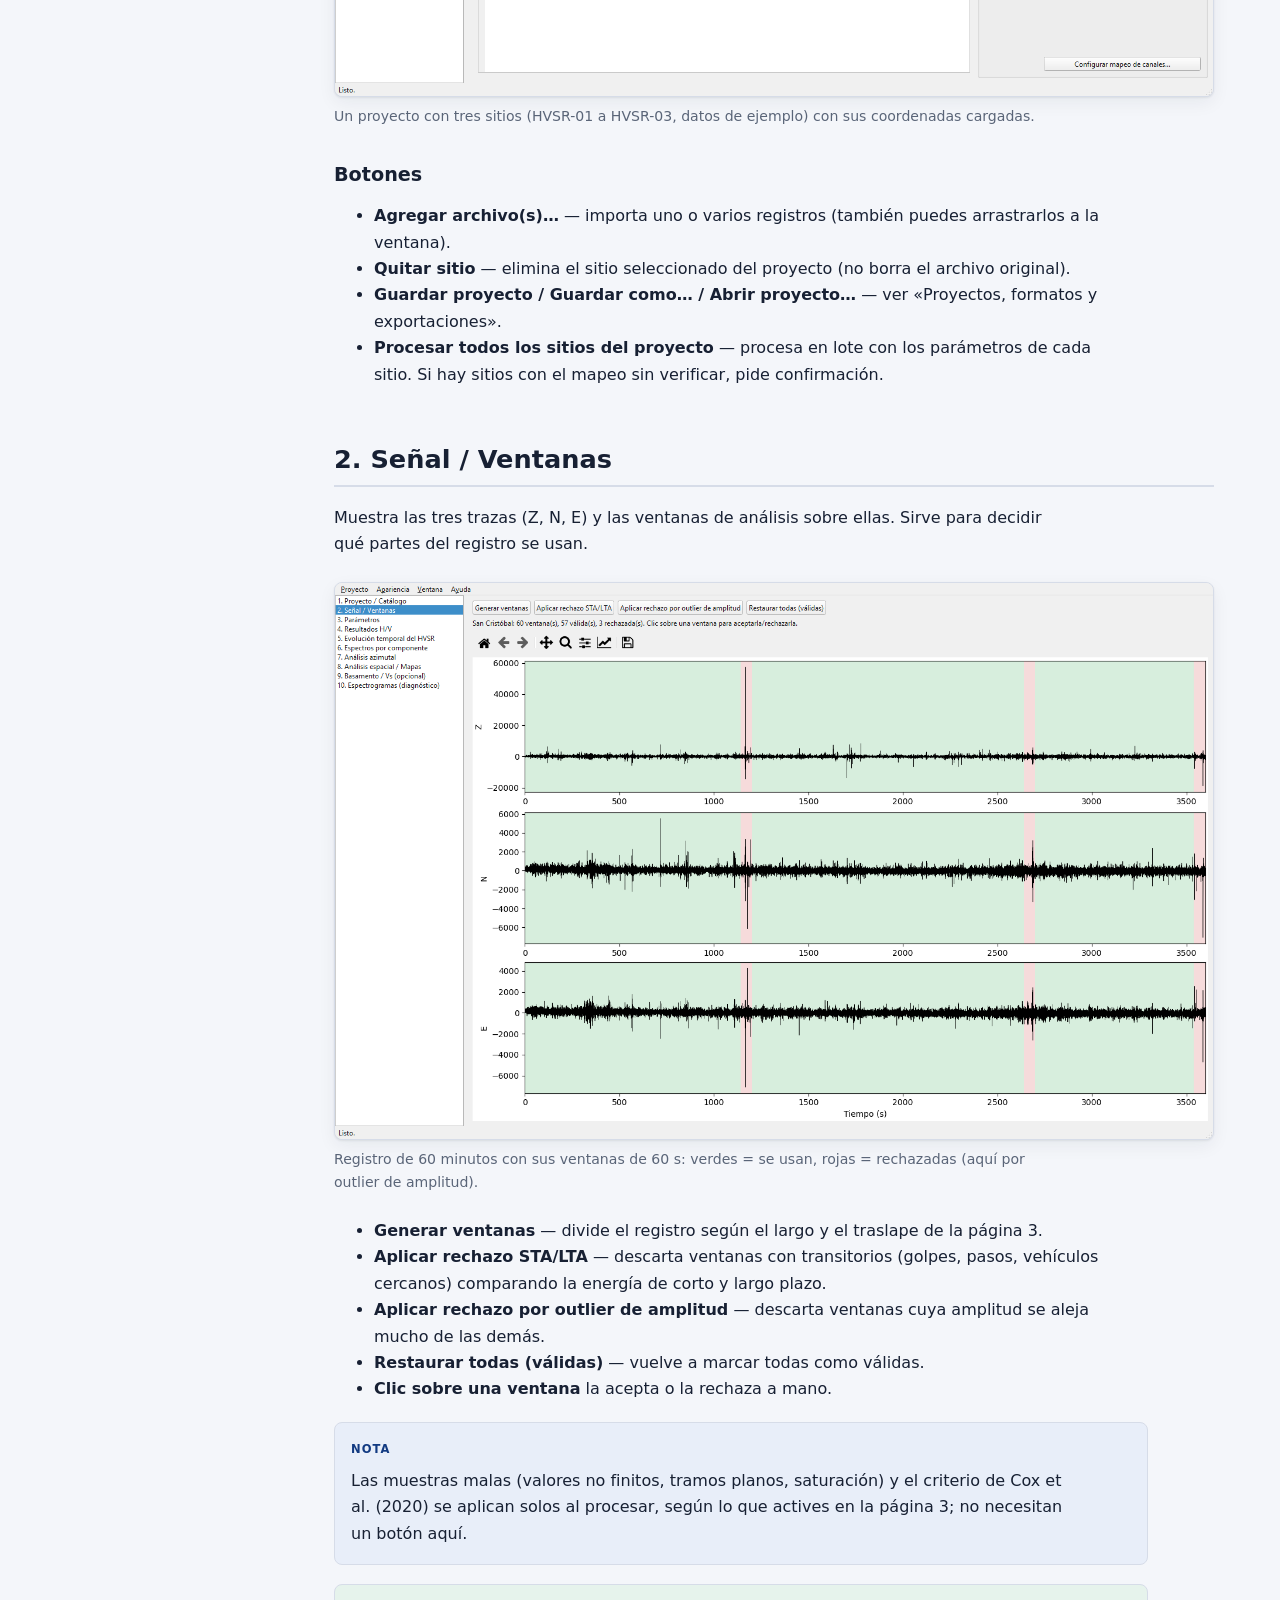
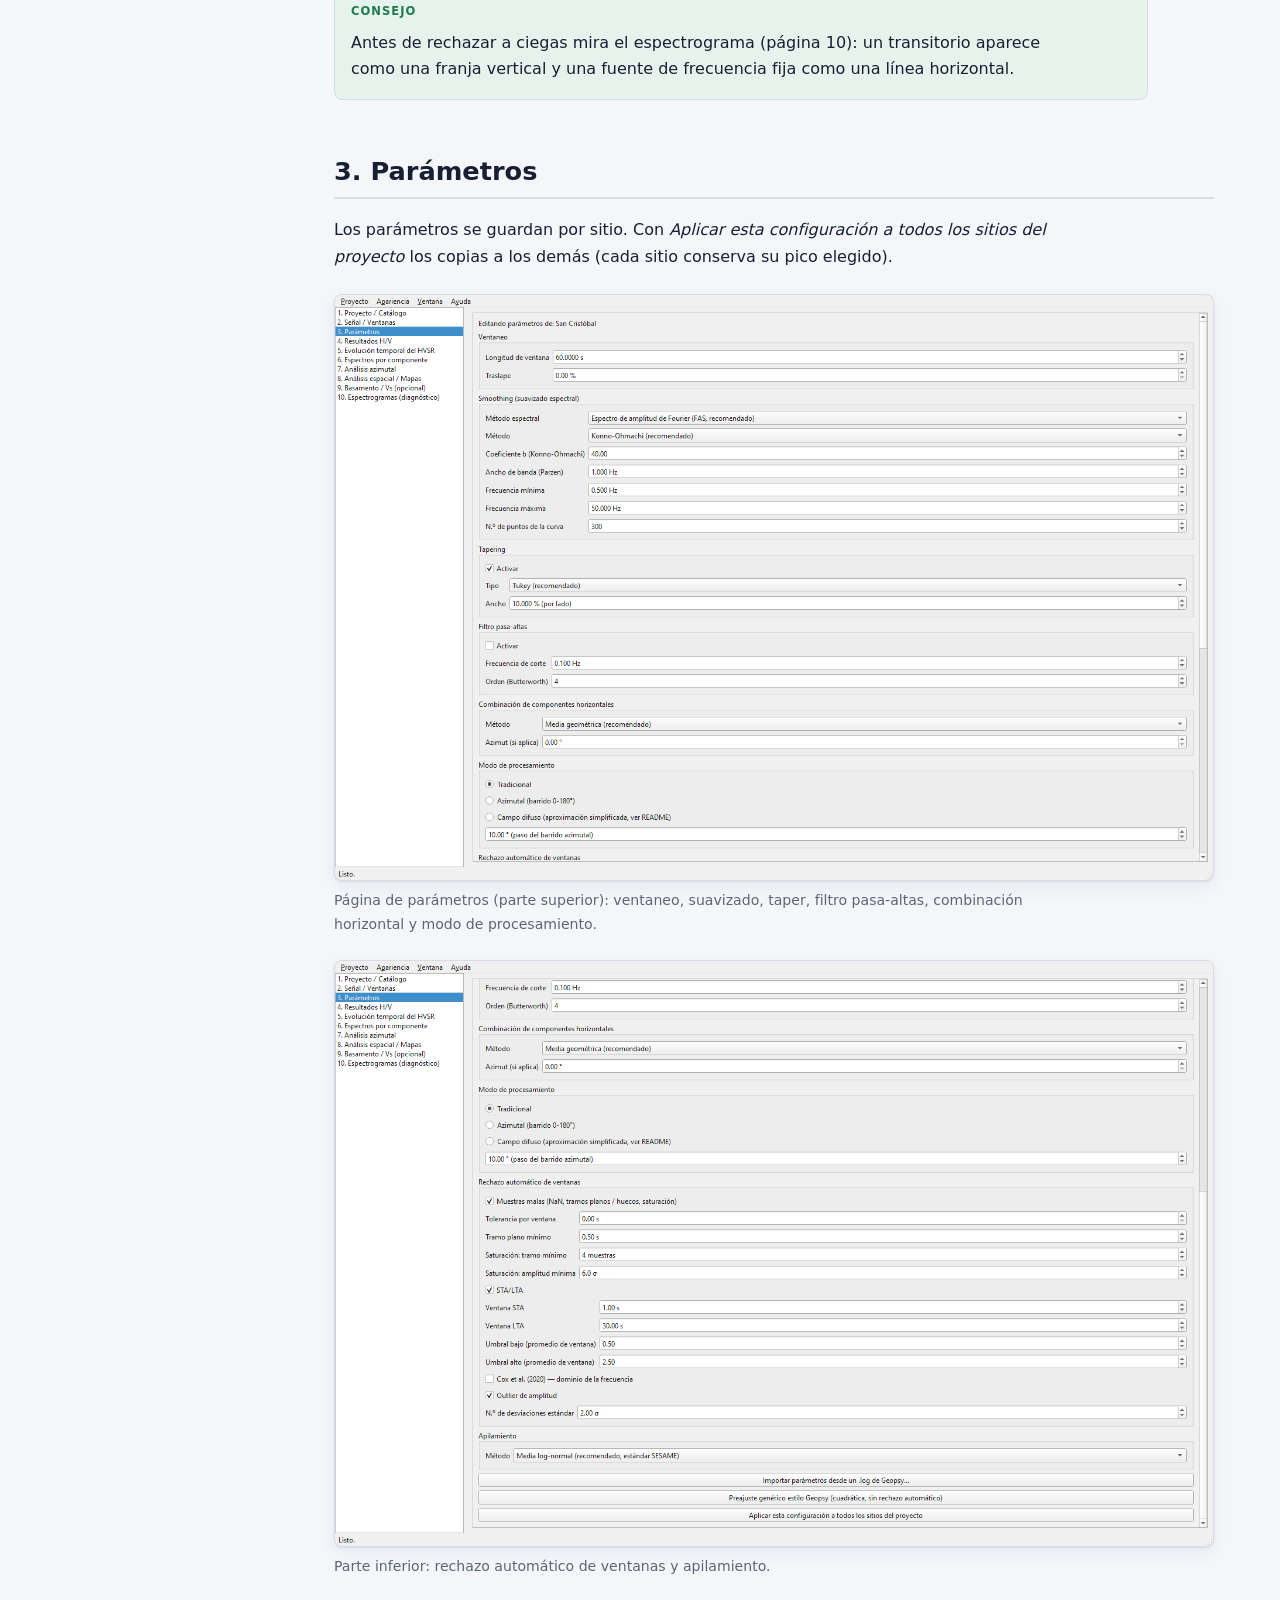
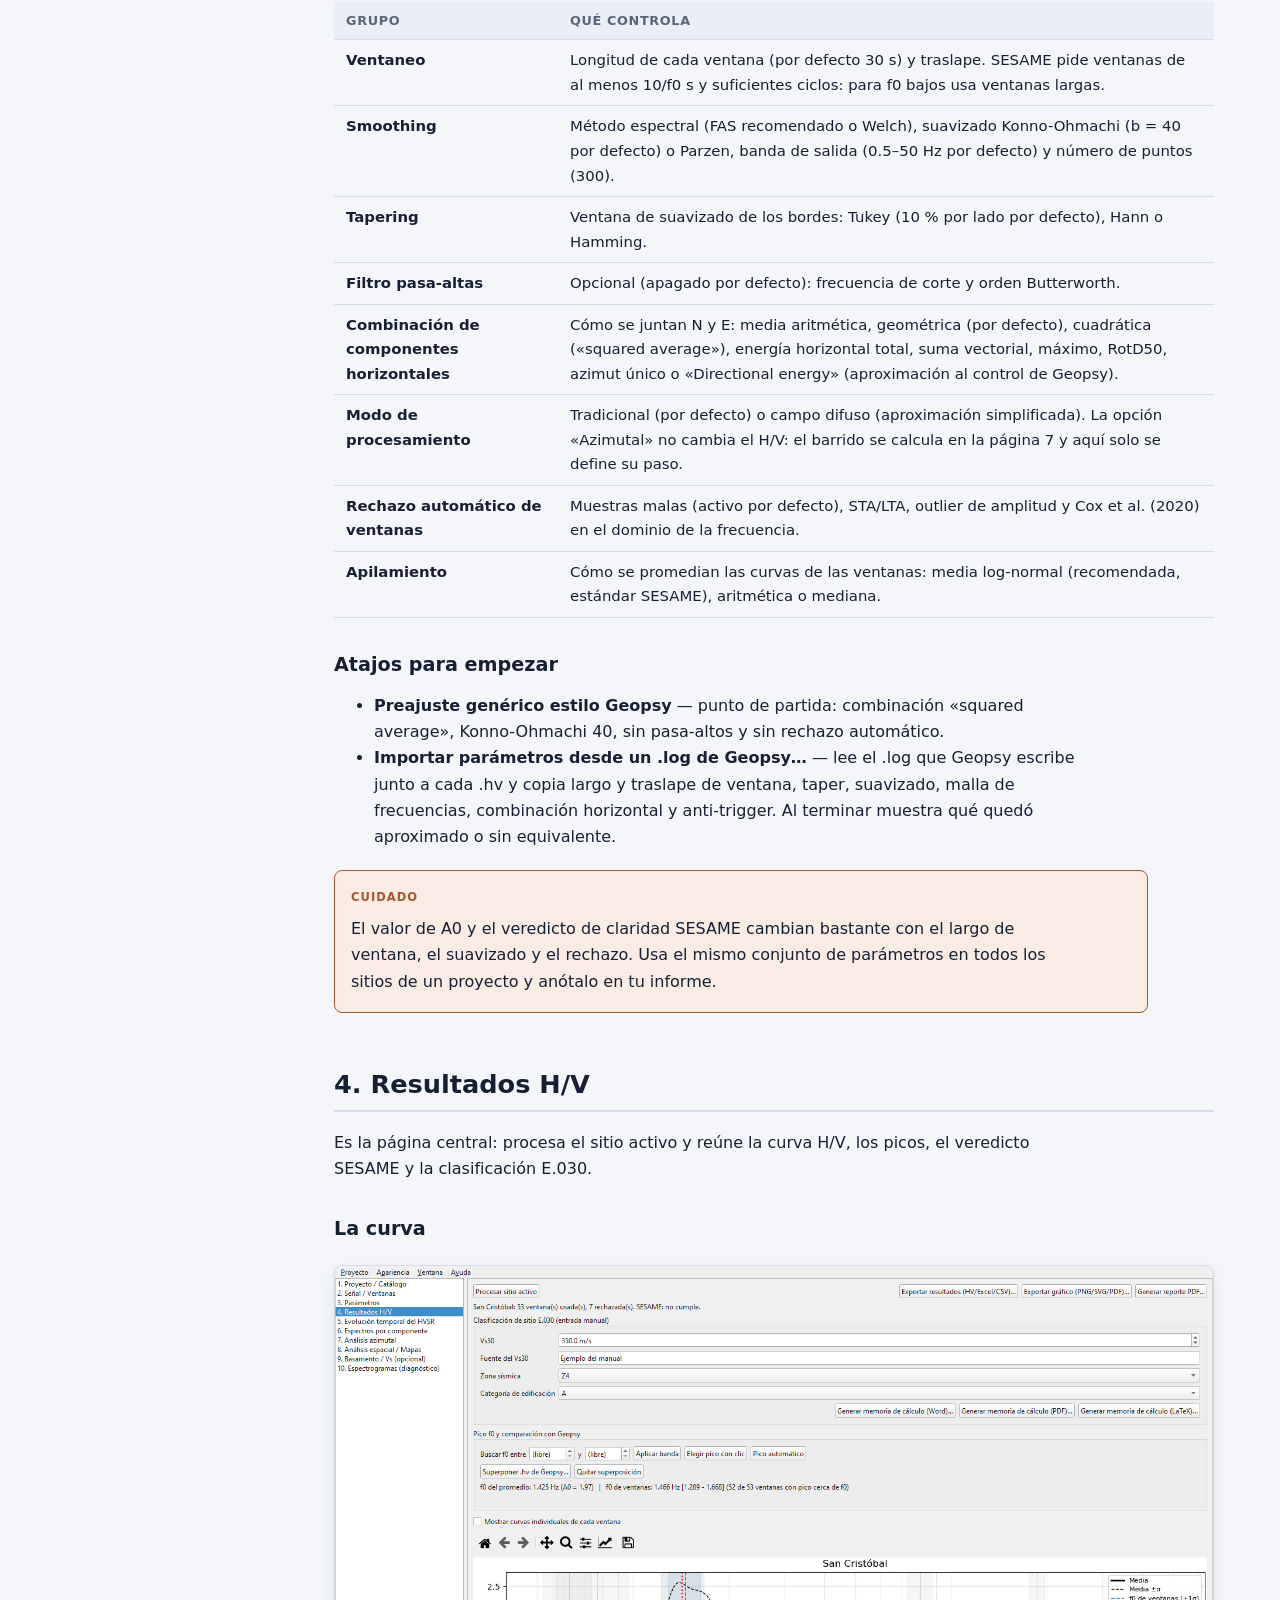
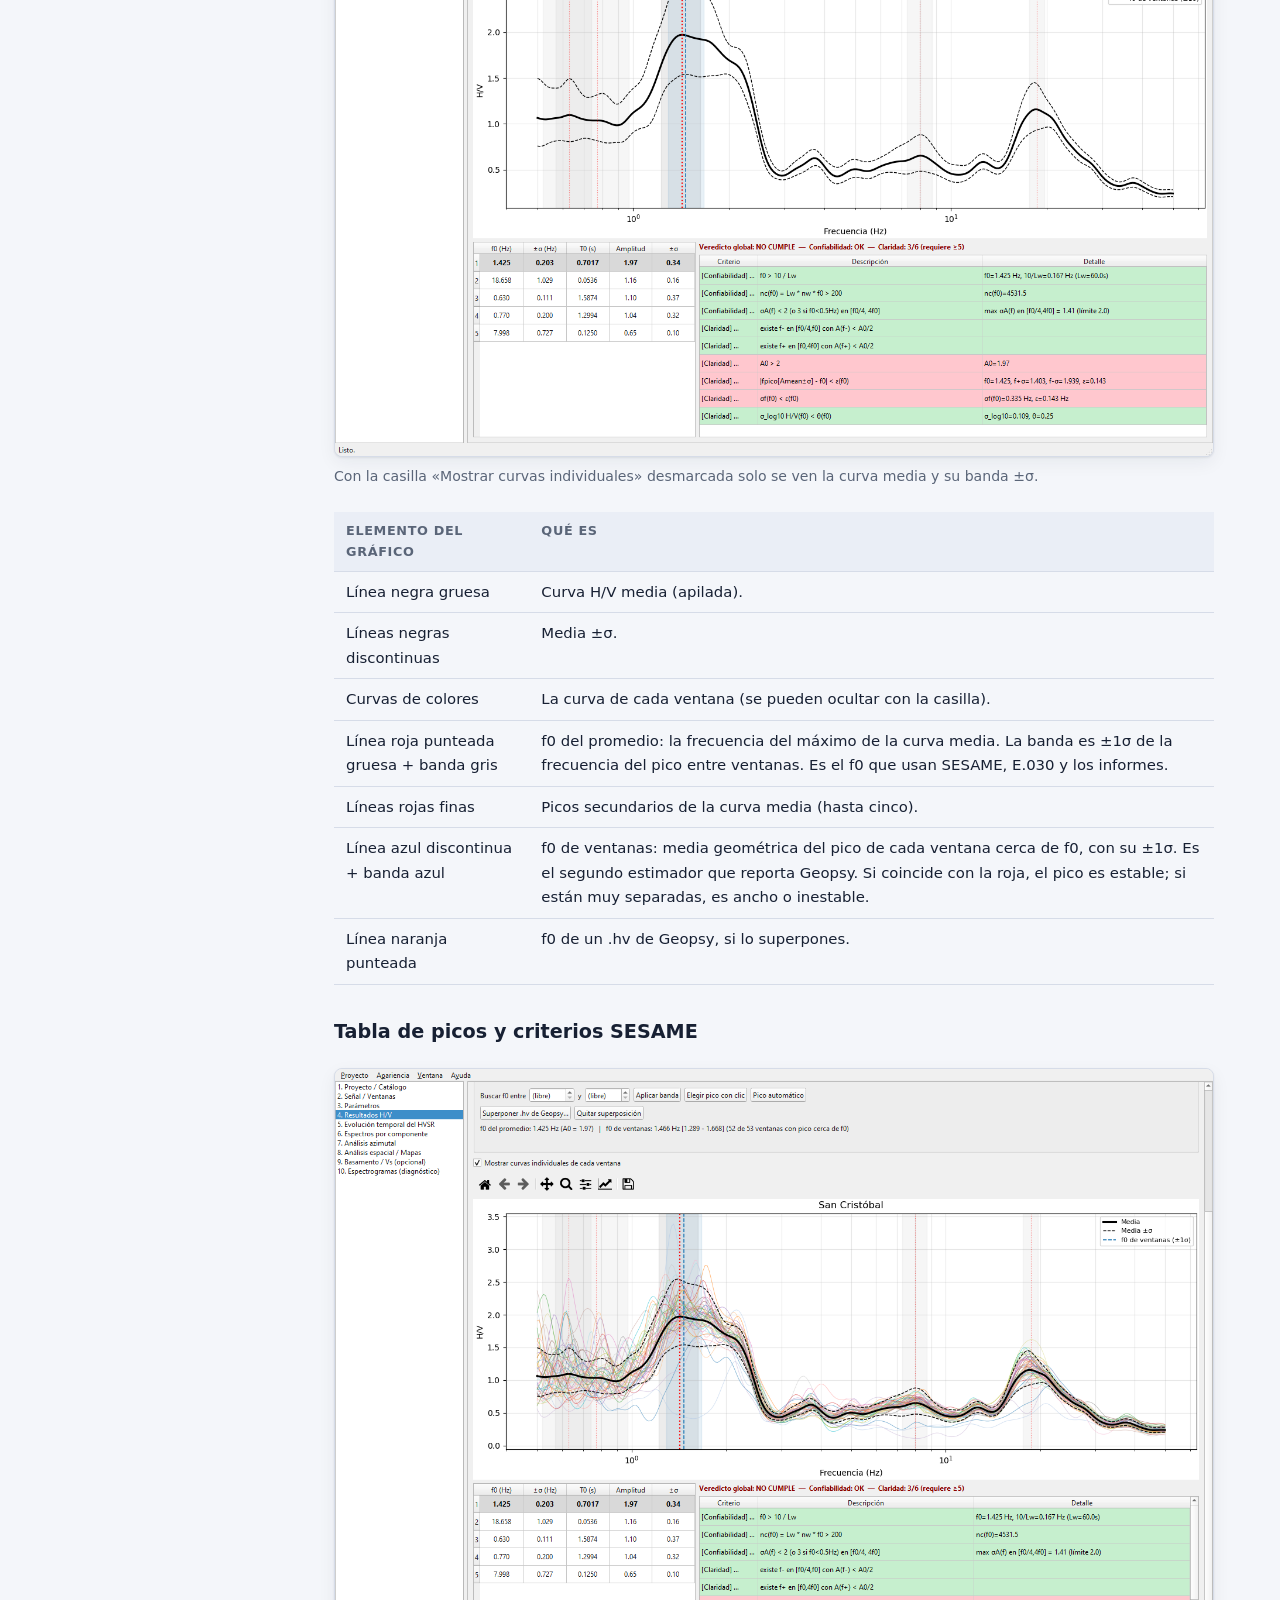
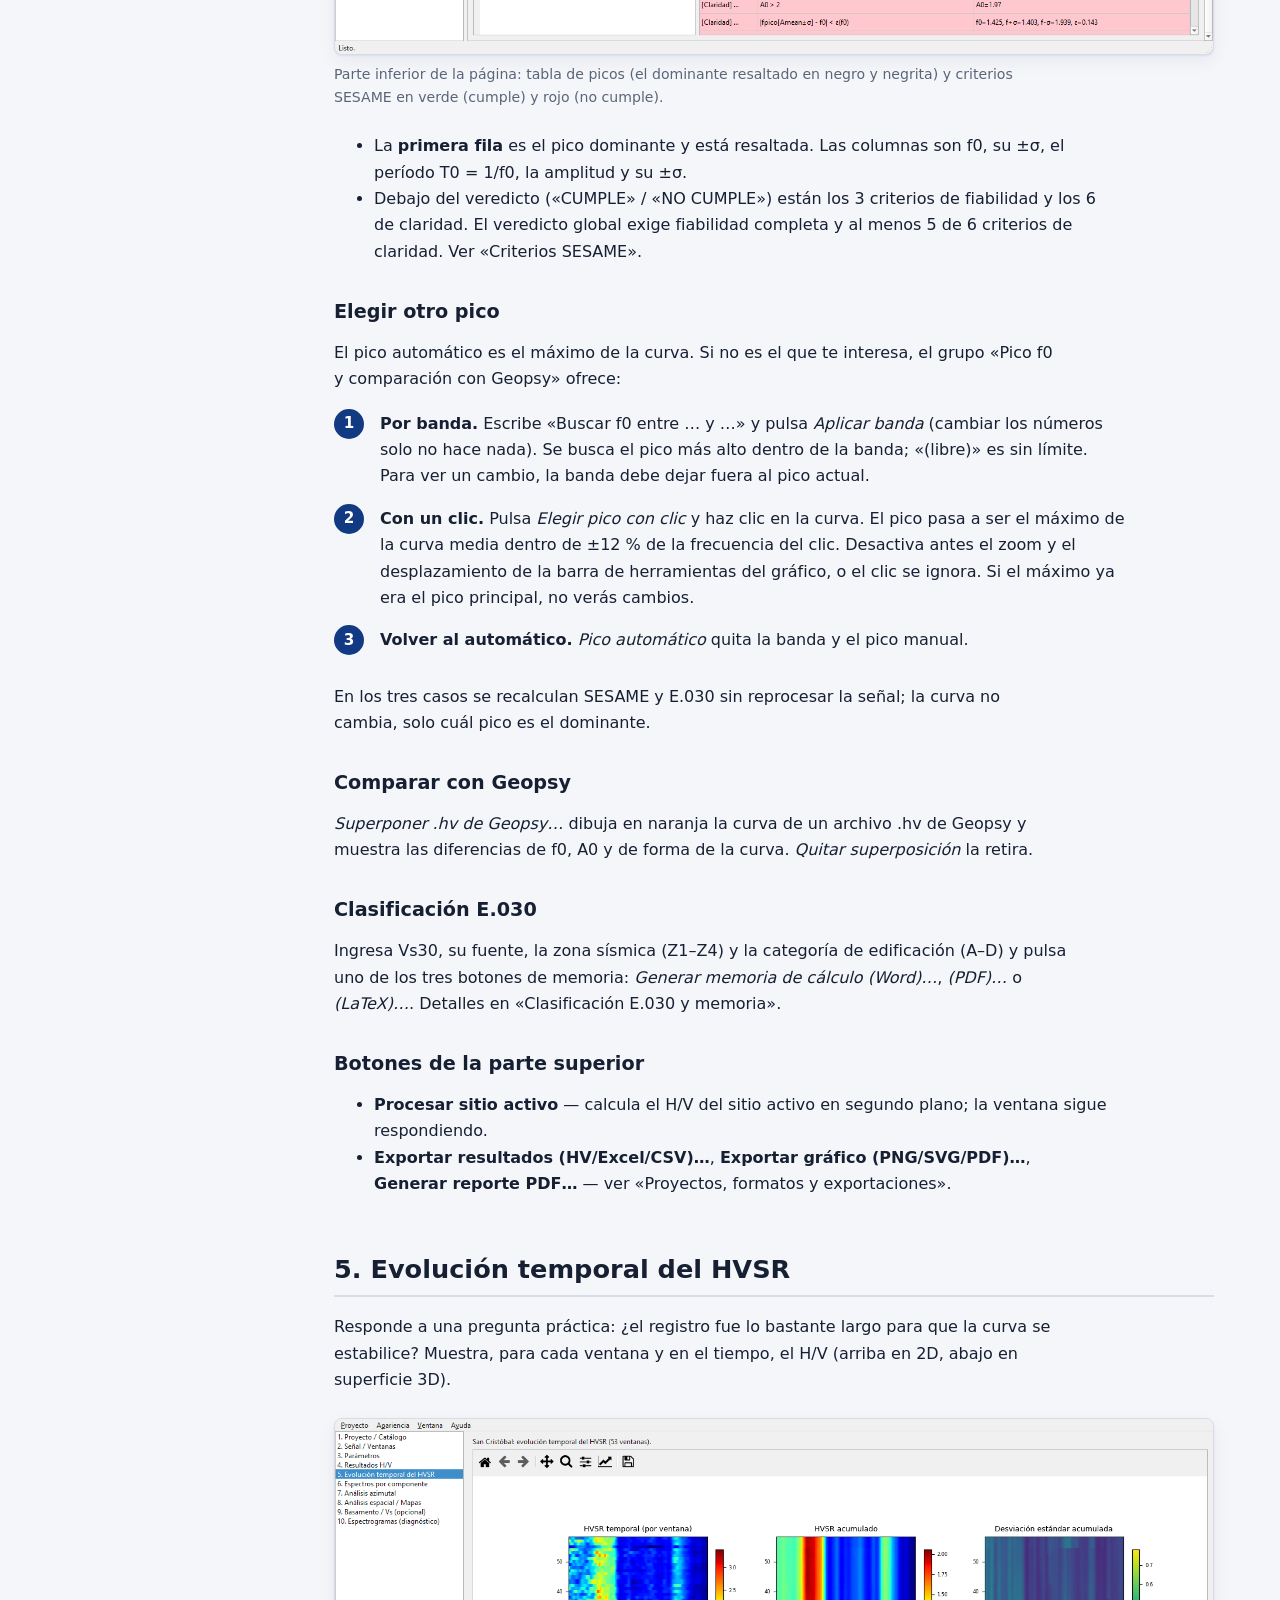
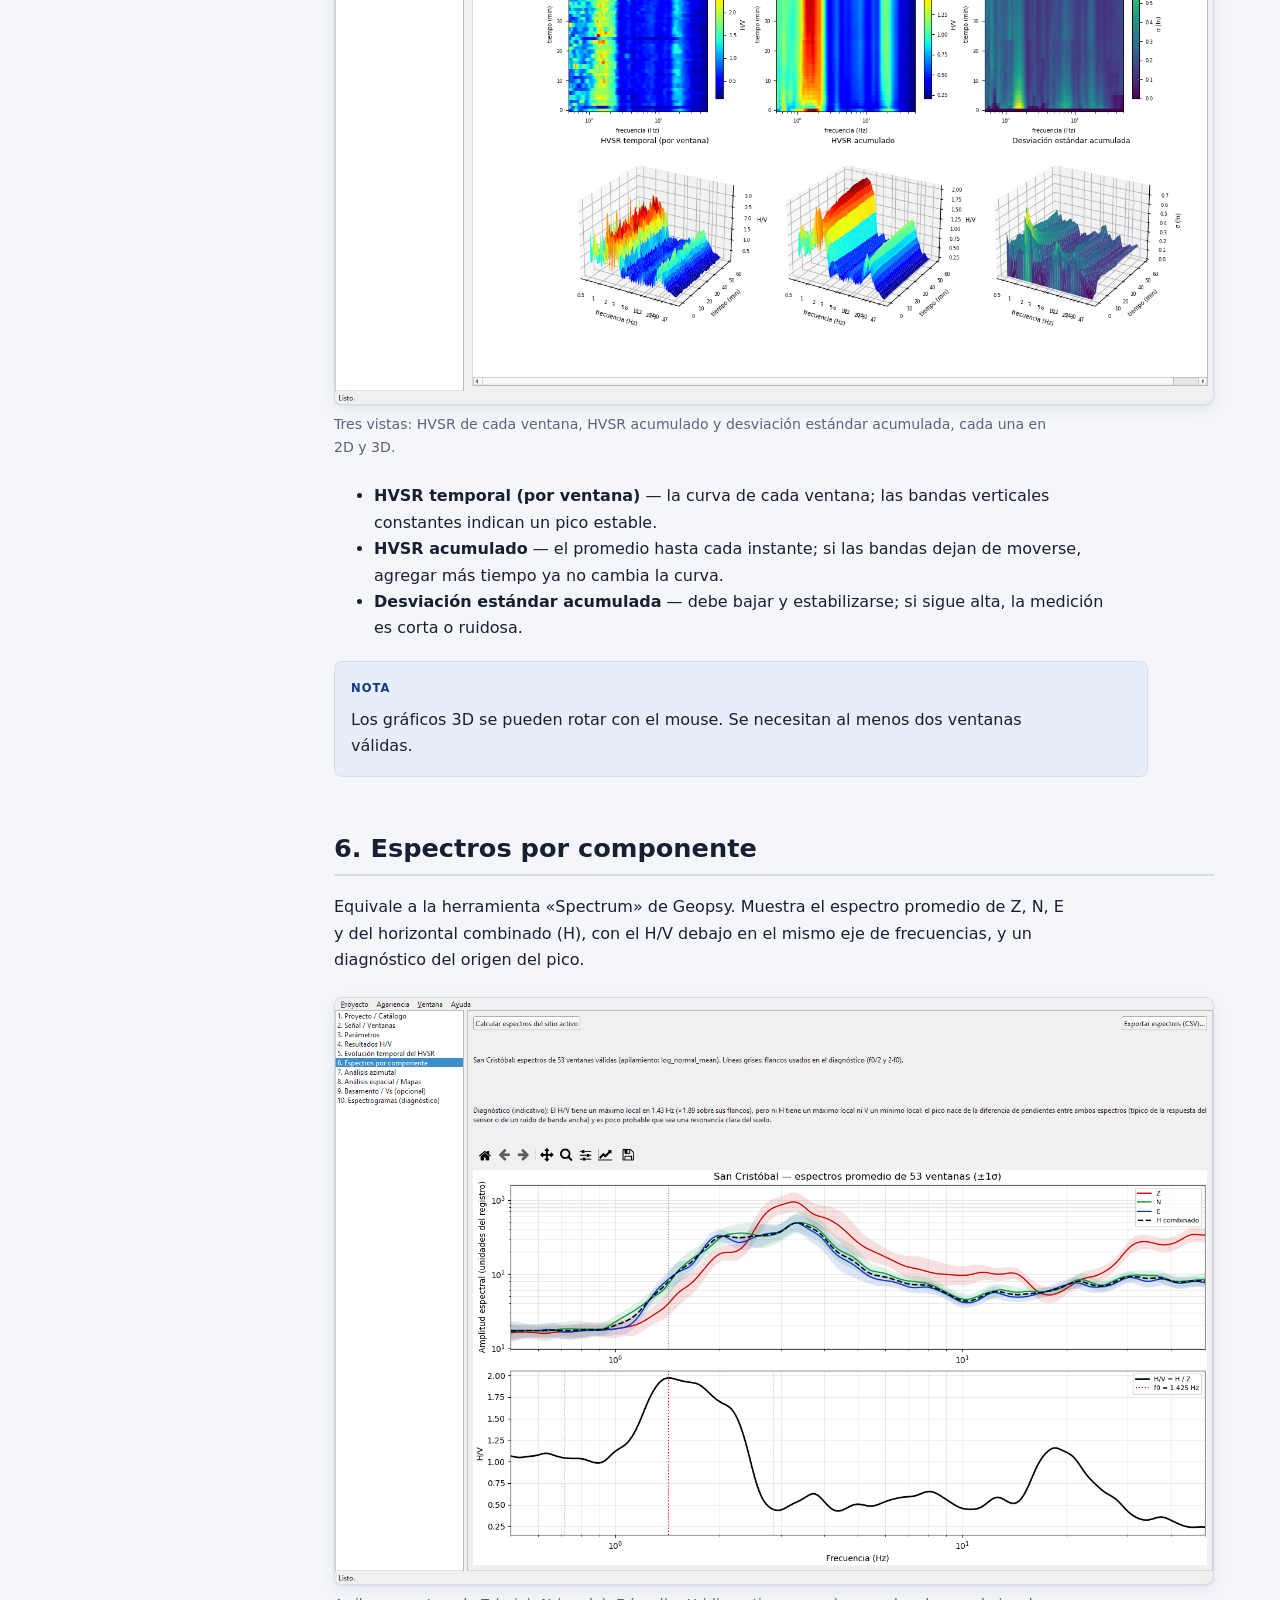
==== commit f5b41897: "Manual: tabla Verificaciones SESAME de los informes Co-Authored-By: Claude Sonnet 5.5 <noreply@anthr" ====
--- a/manual_es.html
+++ b/manual_es.html
@@ -342,8 +342,8 @@
 <p><i>Generar reporte PDF…</i> abre el diálogo de plantilla (empresa, proyecto, logotipo opcional, pie de página y formato).</p>
 <figure class="narrow"><img src="img/21_dialogo_plantilla_reporte.png" alt="Diálogo de plantilla del reporte." loading="lazy"><figcaption>Diálogo de plantilla del reporte.</figcaption></figure>
 <ul>
-  <li><b>Clásico</b> — una página con el registro de campo, la curva con su pico, el cuadro de resultados (Vs30, clasificación, f0, T0, A0) y la verificación SESAME, más la página de la evolución temporal y el anexo E.030.</li>
-  <li><b>Detallado</b> — secciones numeradas: datos del sitio, parámetros, curva, picos, criterios SESAME, E.030 y evolución temporal.</li>
+  <li><b>Clásico</b> — una página con el registro de campo, la curva con su pico, el cuadro de resultados (Vs30, clasificación, f0, T0, A0) y la verificación SESAME, más una segunda hoja con la tabla «Verificaciones SESAME», la página de la evolución temporal y el anexo E.030.</li>
+  <li><b>Detallado</b> — secciones numeradas: datos del sitio, parámetros, curva, picos, criterios SESAME (tabla detallada y tabla «Verificaciones SESAME»), E.030 y evolución temporal.</li>
   <li><b>Consolidado</b> — desde el menú Proyecto → <i>Generar reporte consolidado (PDF)…</i>: un solo documento con todos los sitios procesados.</li>
 </ul>
 <figure><img src="img/30_informe_clasico.png" alt="Informe clásico de una página (datos de ejemplo)." loading="lazy"><figcaption>Informe clásico de una página (datos de ejemplo).</figcaption></figure>
@@ -395,6 +395,10 @@
 </table></div>
 <p>El veredicto global es <b>CUMPLE</b> si se cumplen los 3 de fiabilidad y al menos 5 de los 6 de claridad. ε(f0) y θ(f0) son umbrales que dependen del rango de f0, tomados de la guía SESAME.</p>
 <div class="callout note"><span class="label">Nota</span><p>«NO CUMPLE» no significa que la medición sea inútil: un pico real pero ancho o de poca amplitud (A0 &lt; 2) falla la claridad. Interprétalo junto con la curva y con los diagnósticos.</p></div>
+<h3>La tabla «Verificaciones SESAME» de los informes</h3>
+<p>Además de la tabla de criterios con su detalle, el informe detallado y el clásico incluyen la tabla <b>Verificaciones SESAME</b>, escrita con la notación de la guía (2004): una fila por condición, con su fórmula, y el resultado <i>Ok</i> o <b>No</b>. Las dos redacciones del criterio de σ<sub>A</sub>(f) comparten un único resultado, porque solo una se aplica según f0 sea mayor o menor que 0.5 Hz.</p>
+<figure><img src="img/34_tabla_verificaciones_sesame.png" alt="Tabla «Verificaciones SESAME» del informe (datos de ejemplo)." loading="lazy"><figcaption>Tabla «Verificaciones SESAME» del informe (datos de ejemplo).</figcaption></figure>
+<div class="callout note"><span class="label">Nota</span><p>Dos criterios se escriben en esta tabla tal como los redacta la guía: σ<sub>A</sub>(f) se mide en la banda 0.5·f0 &lt; f &lt; 2·f0 (la tabla de criterios del programa usa [f0/4, 4f0]) y la posición del pico de las curvas media ±σ debe quedar dentro de f0 ± 5 % (la tabla de criterios usa la tolerancia ε(f0)). Por eso en algunos sitios ambas tablas pueden diferir en esos dos criterios; una nota al pie del informe lo indica. El veredicto global del programa sigue calculándose con la tabla de criterios.</p></div>
 <div class="callout warn"><span class="label">Cuidado</span><p>Los criterios se implementaron según la guía SESAME, con las tablas numéricas de ε y θ transcritas, y aún no se han contrastado con un caso de referencia publicado.</p></div>
 </section>
 <section id="e030"><h2>Clasificación E.030 y memoria</h2>
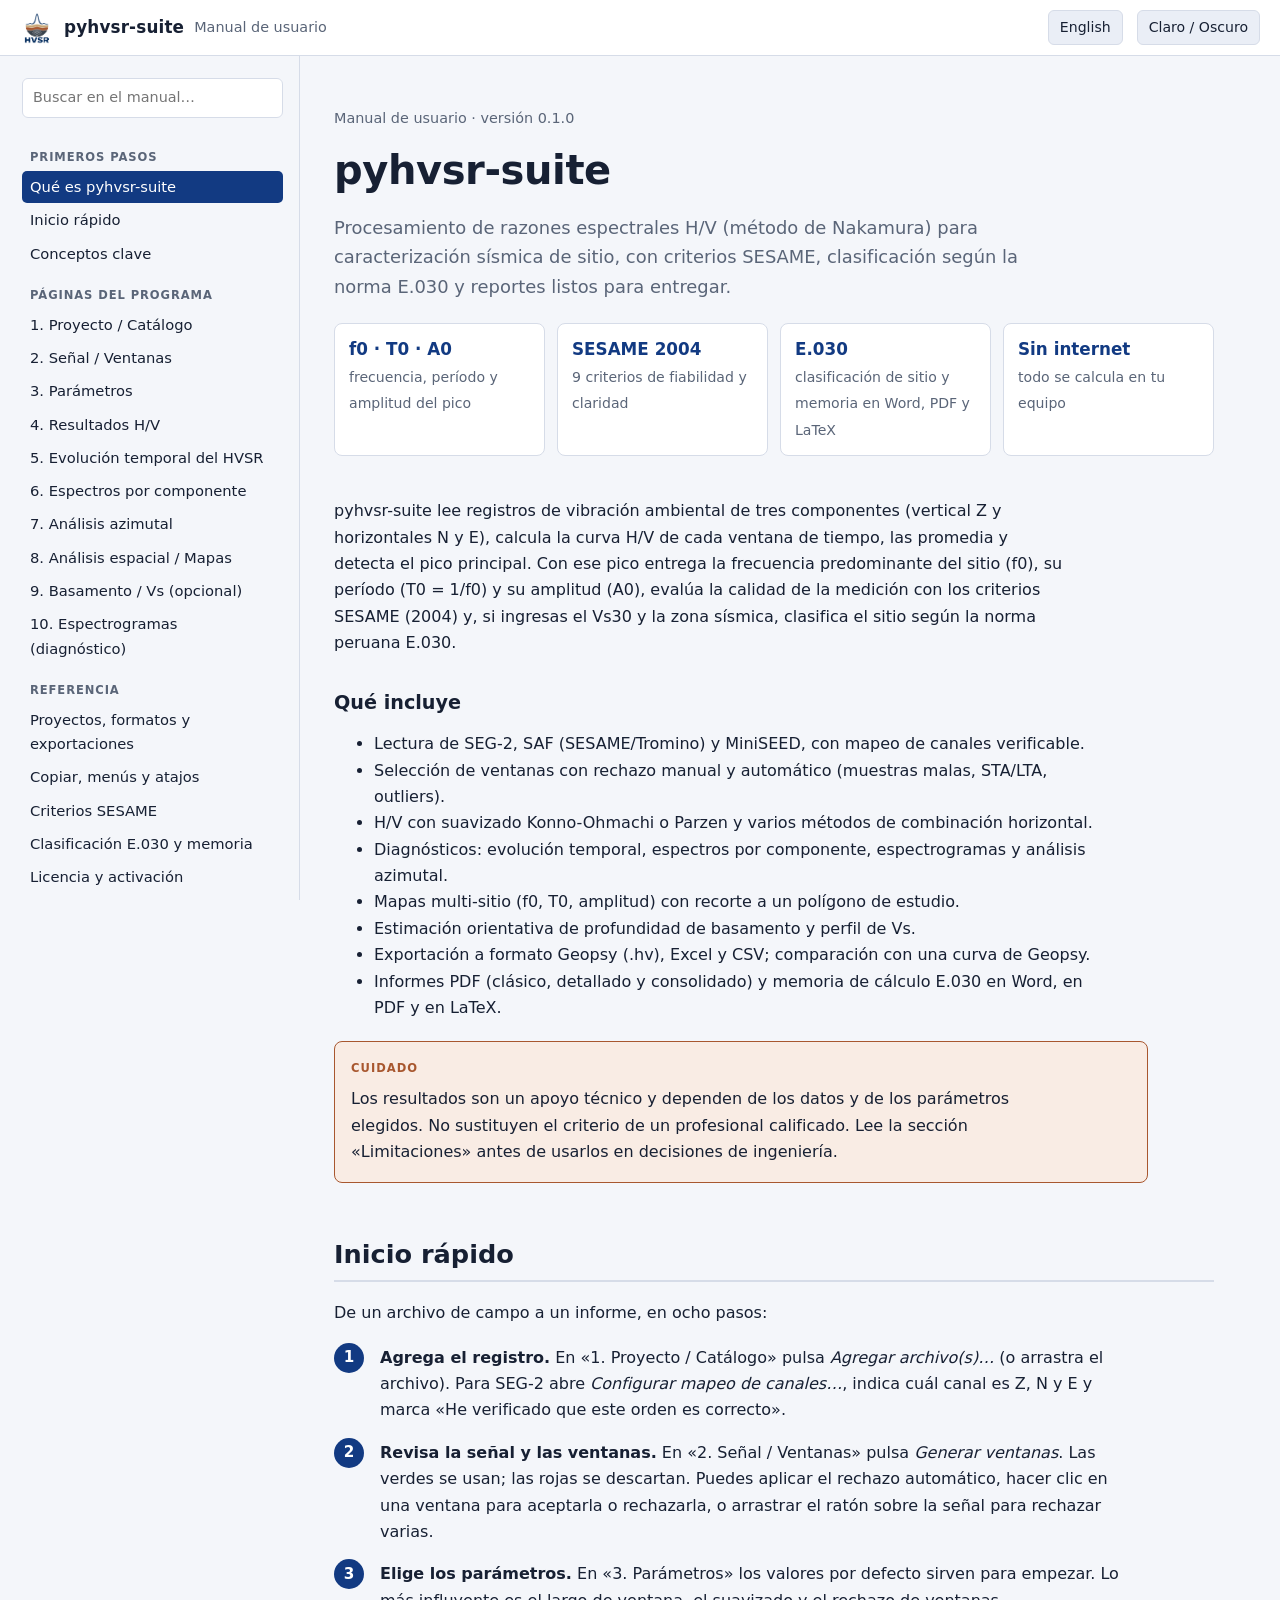
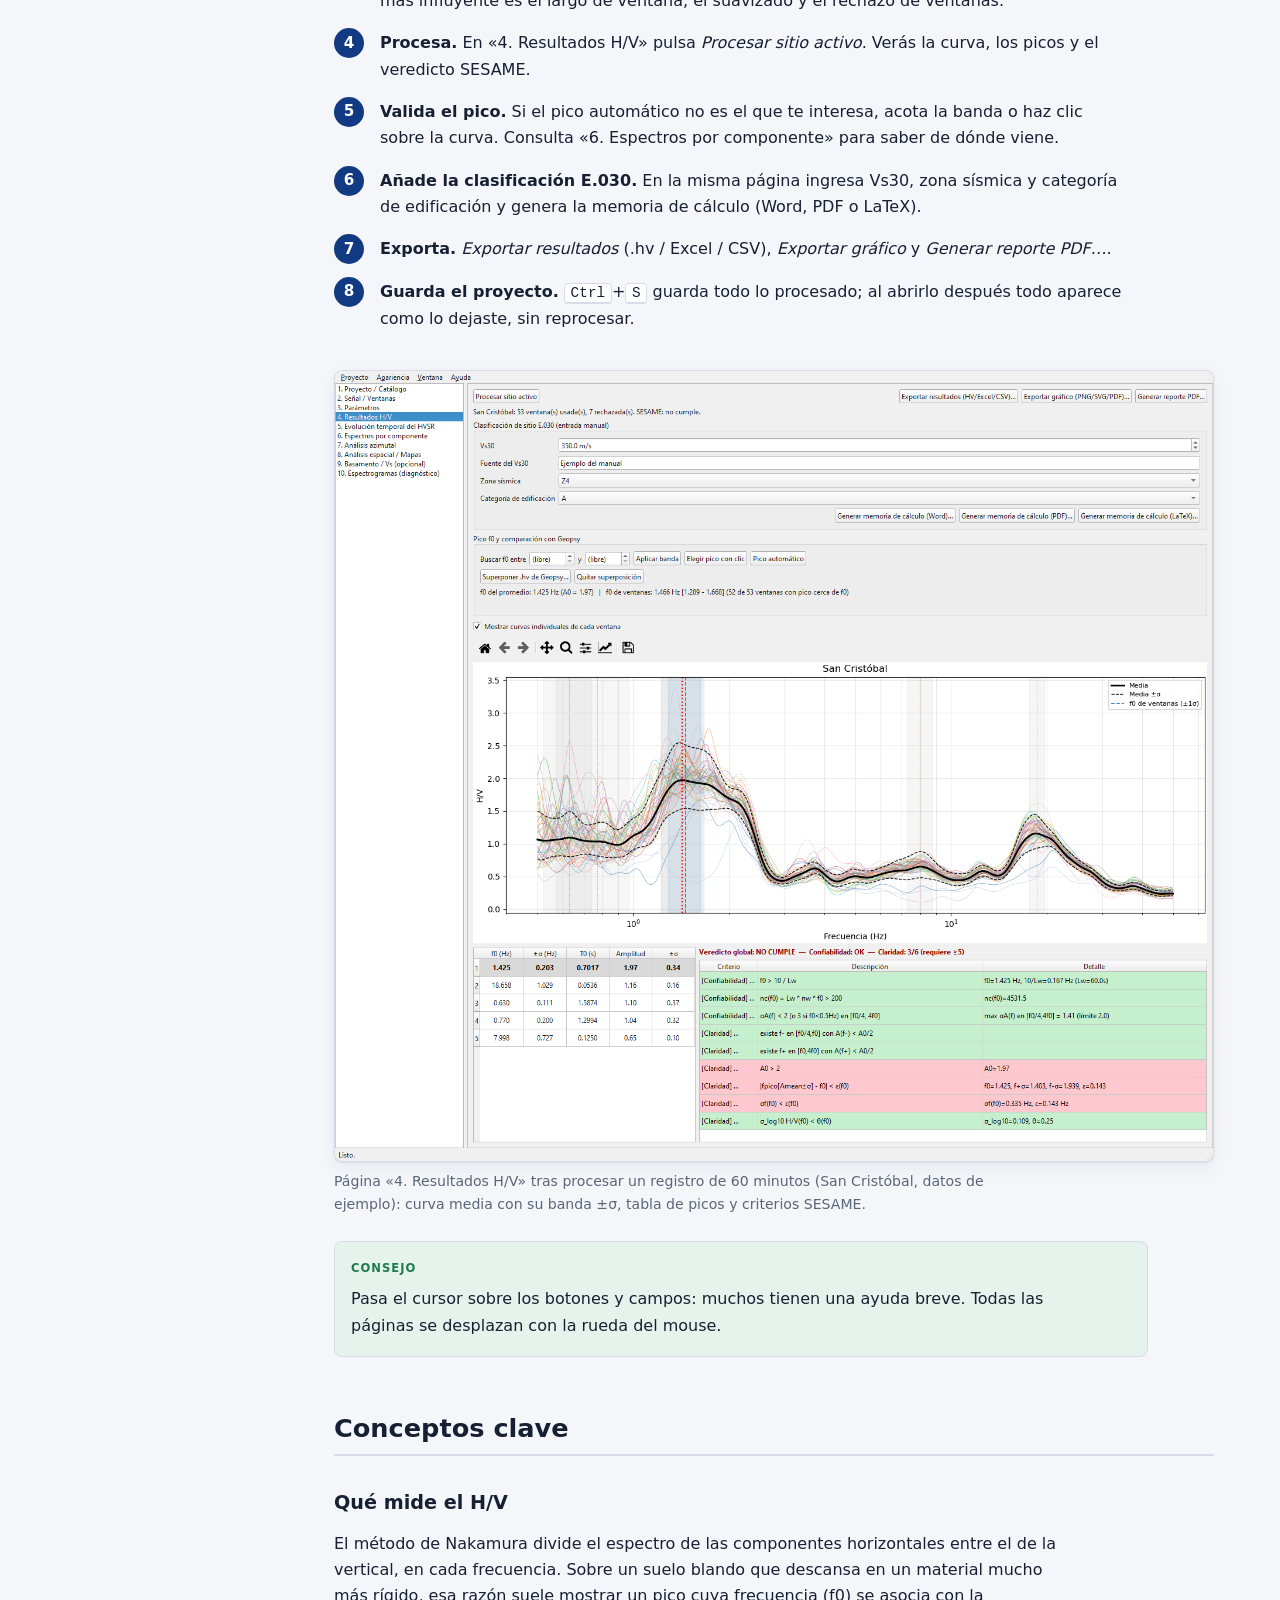
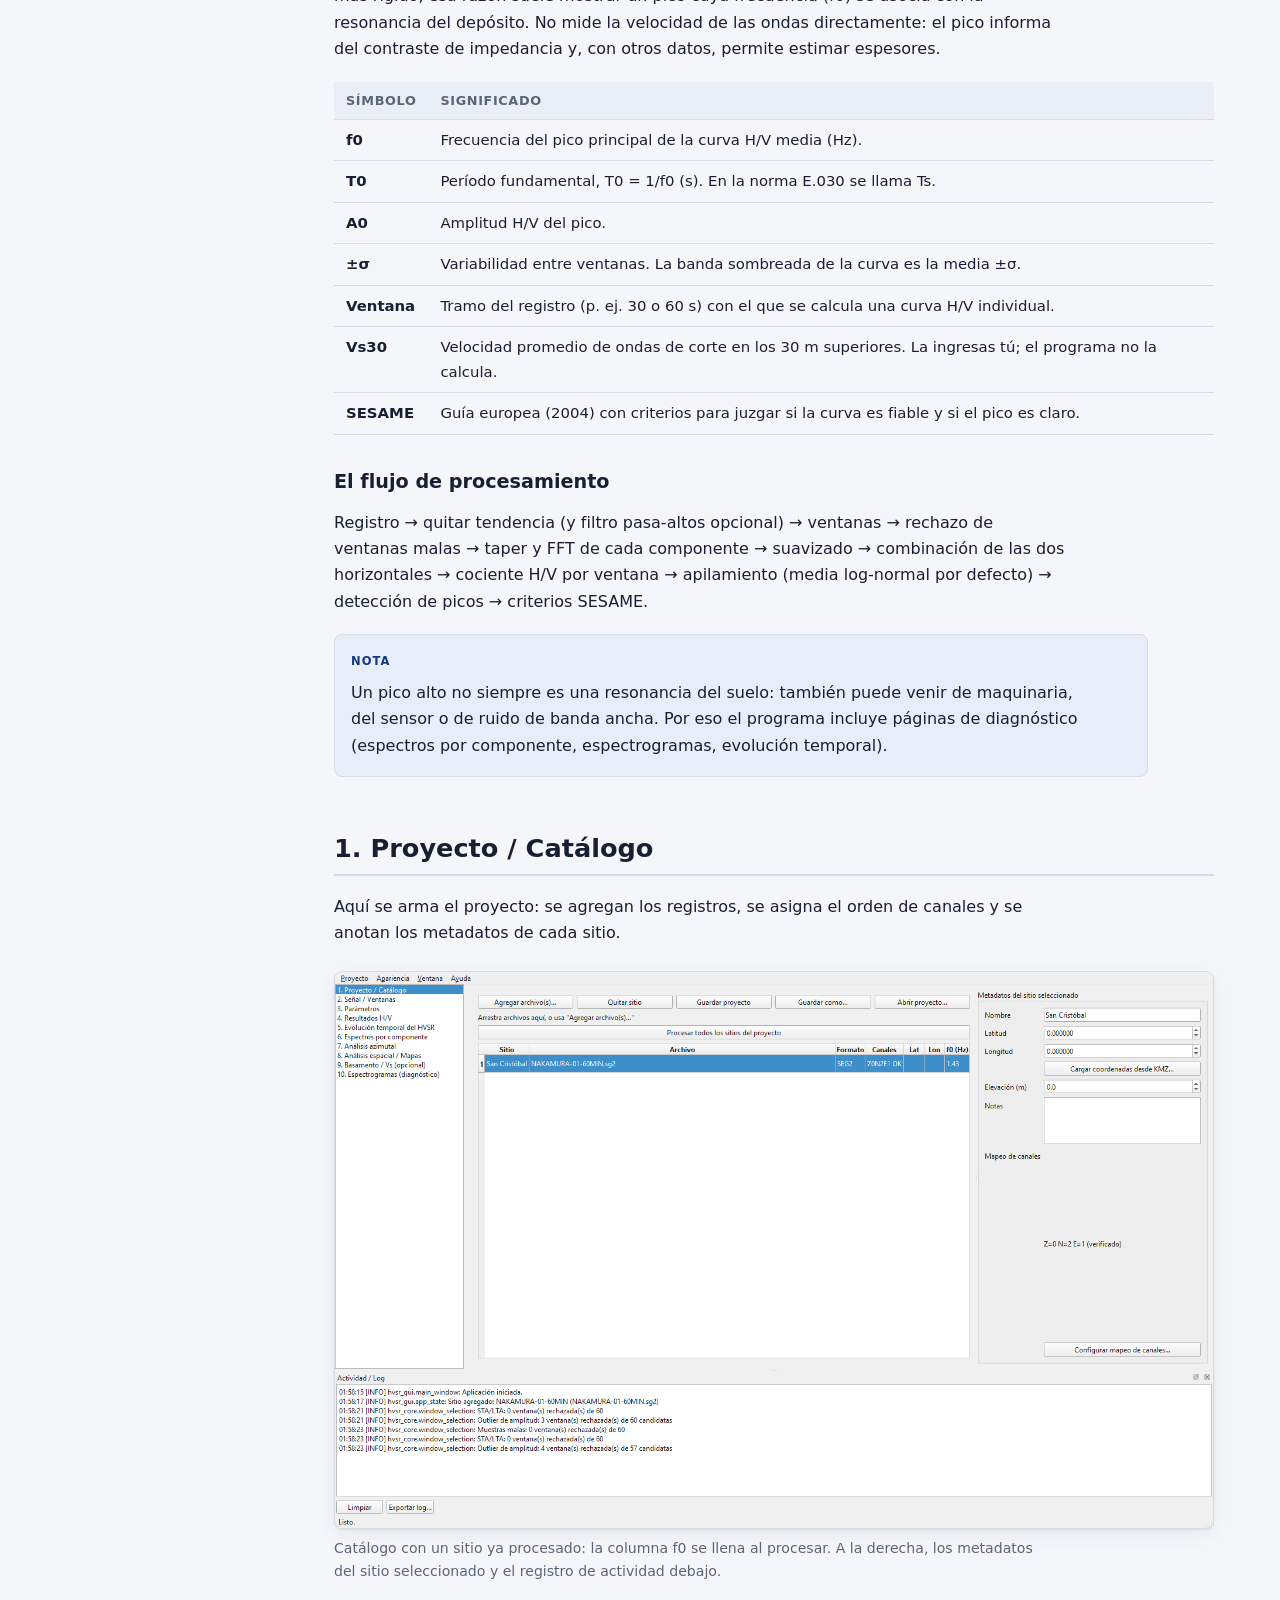
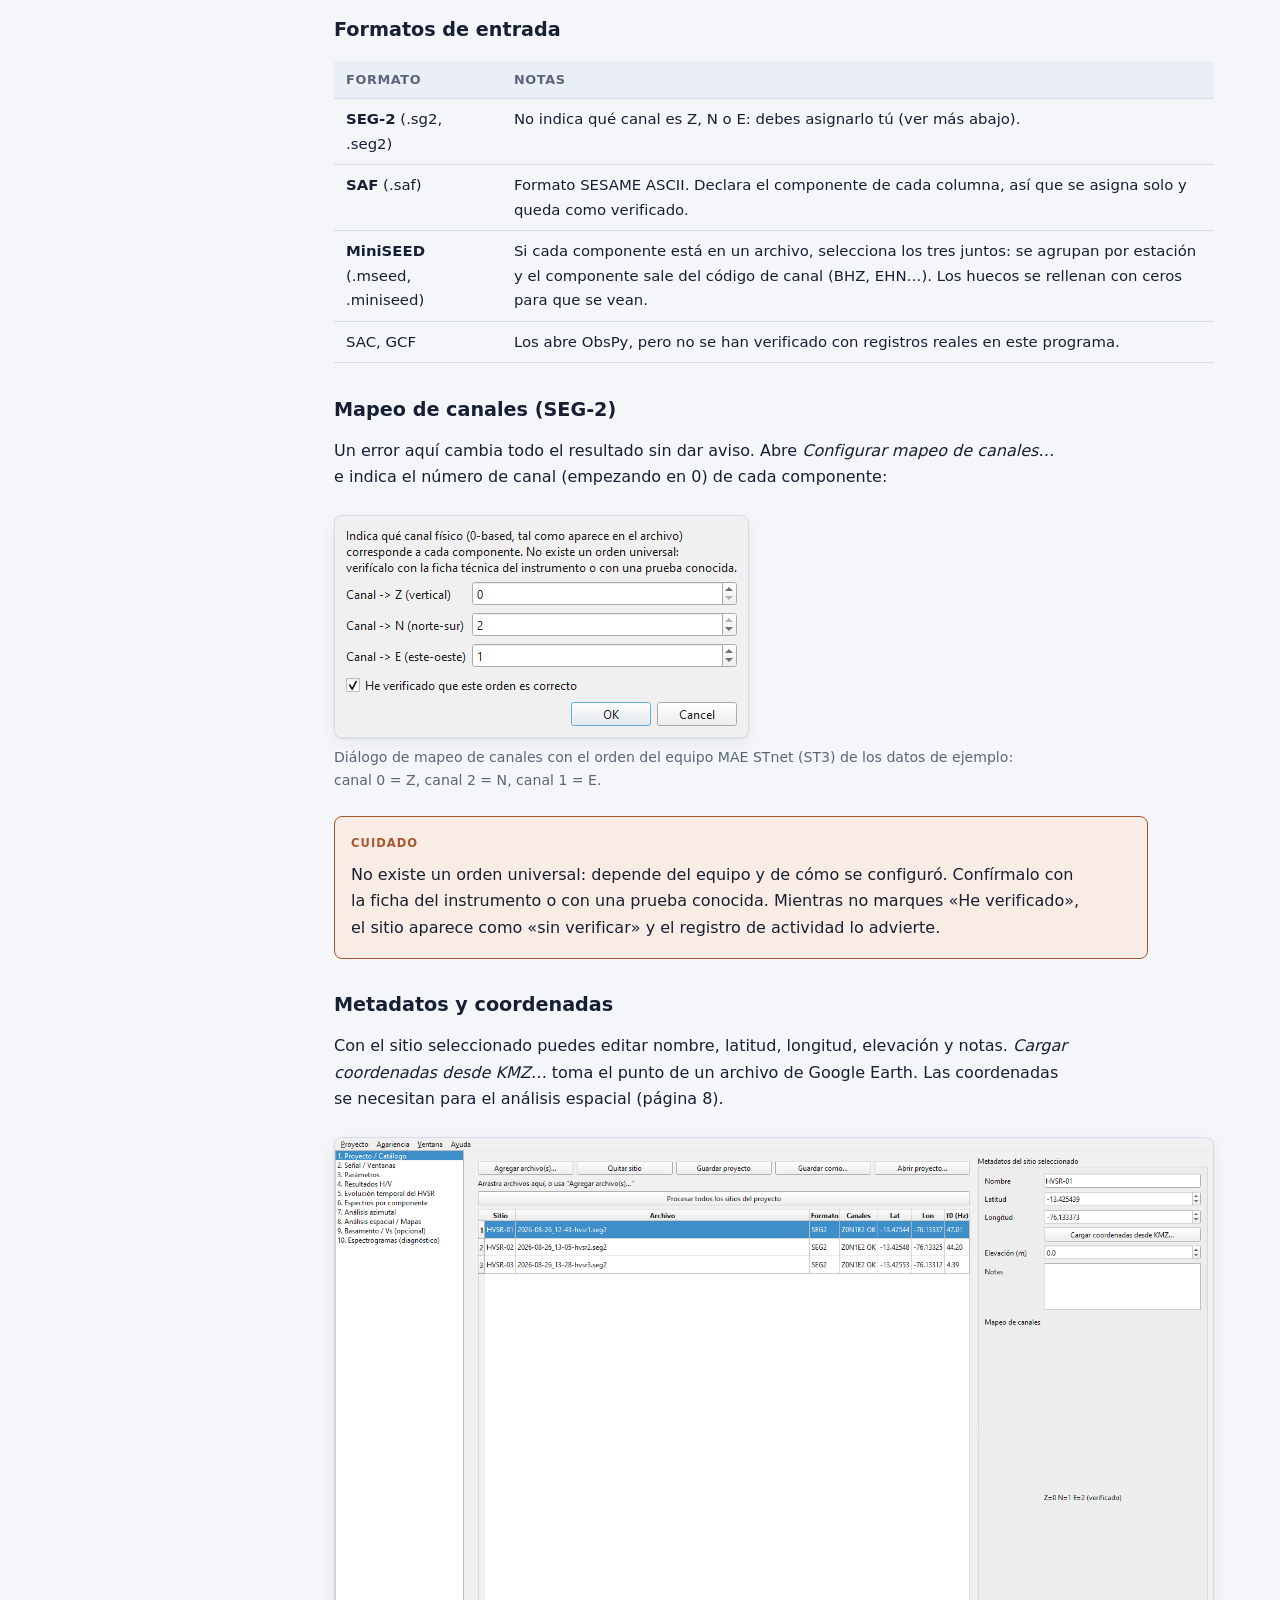
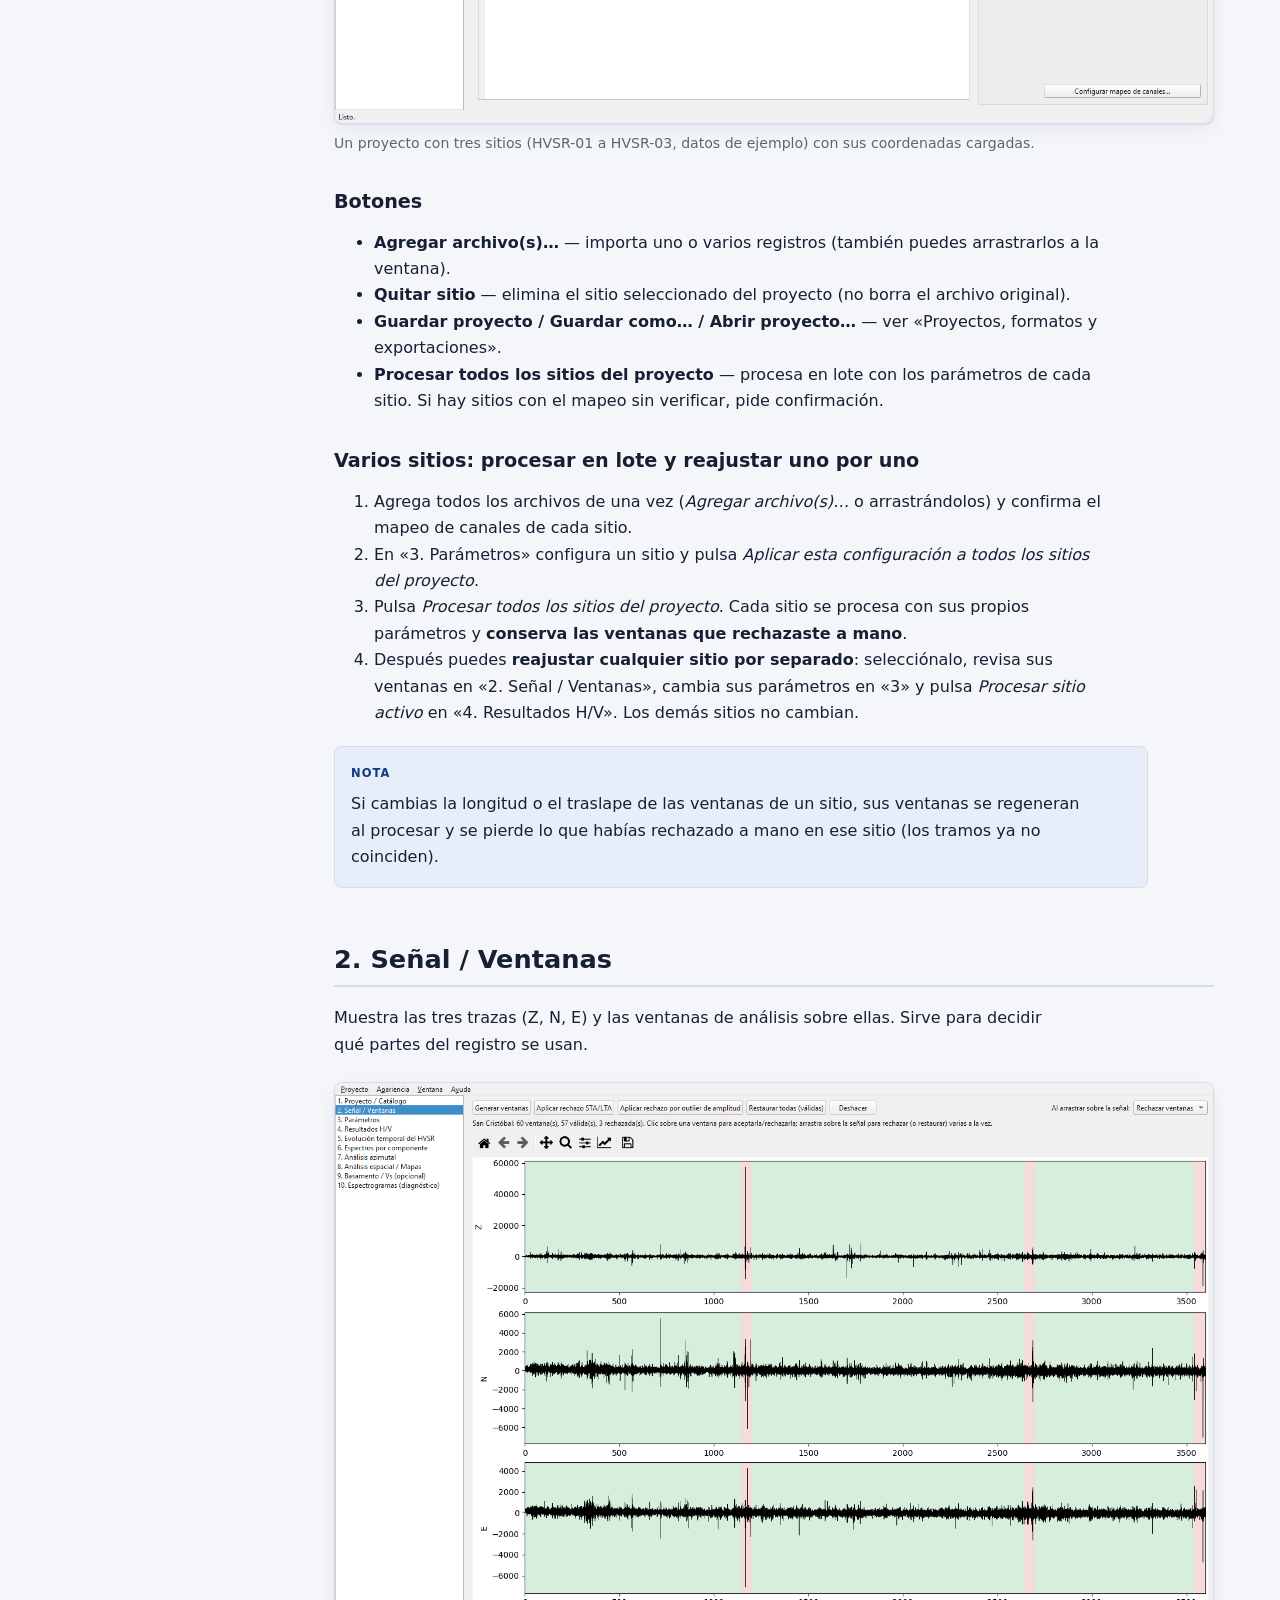
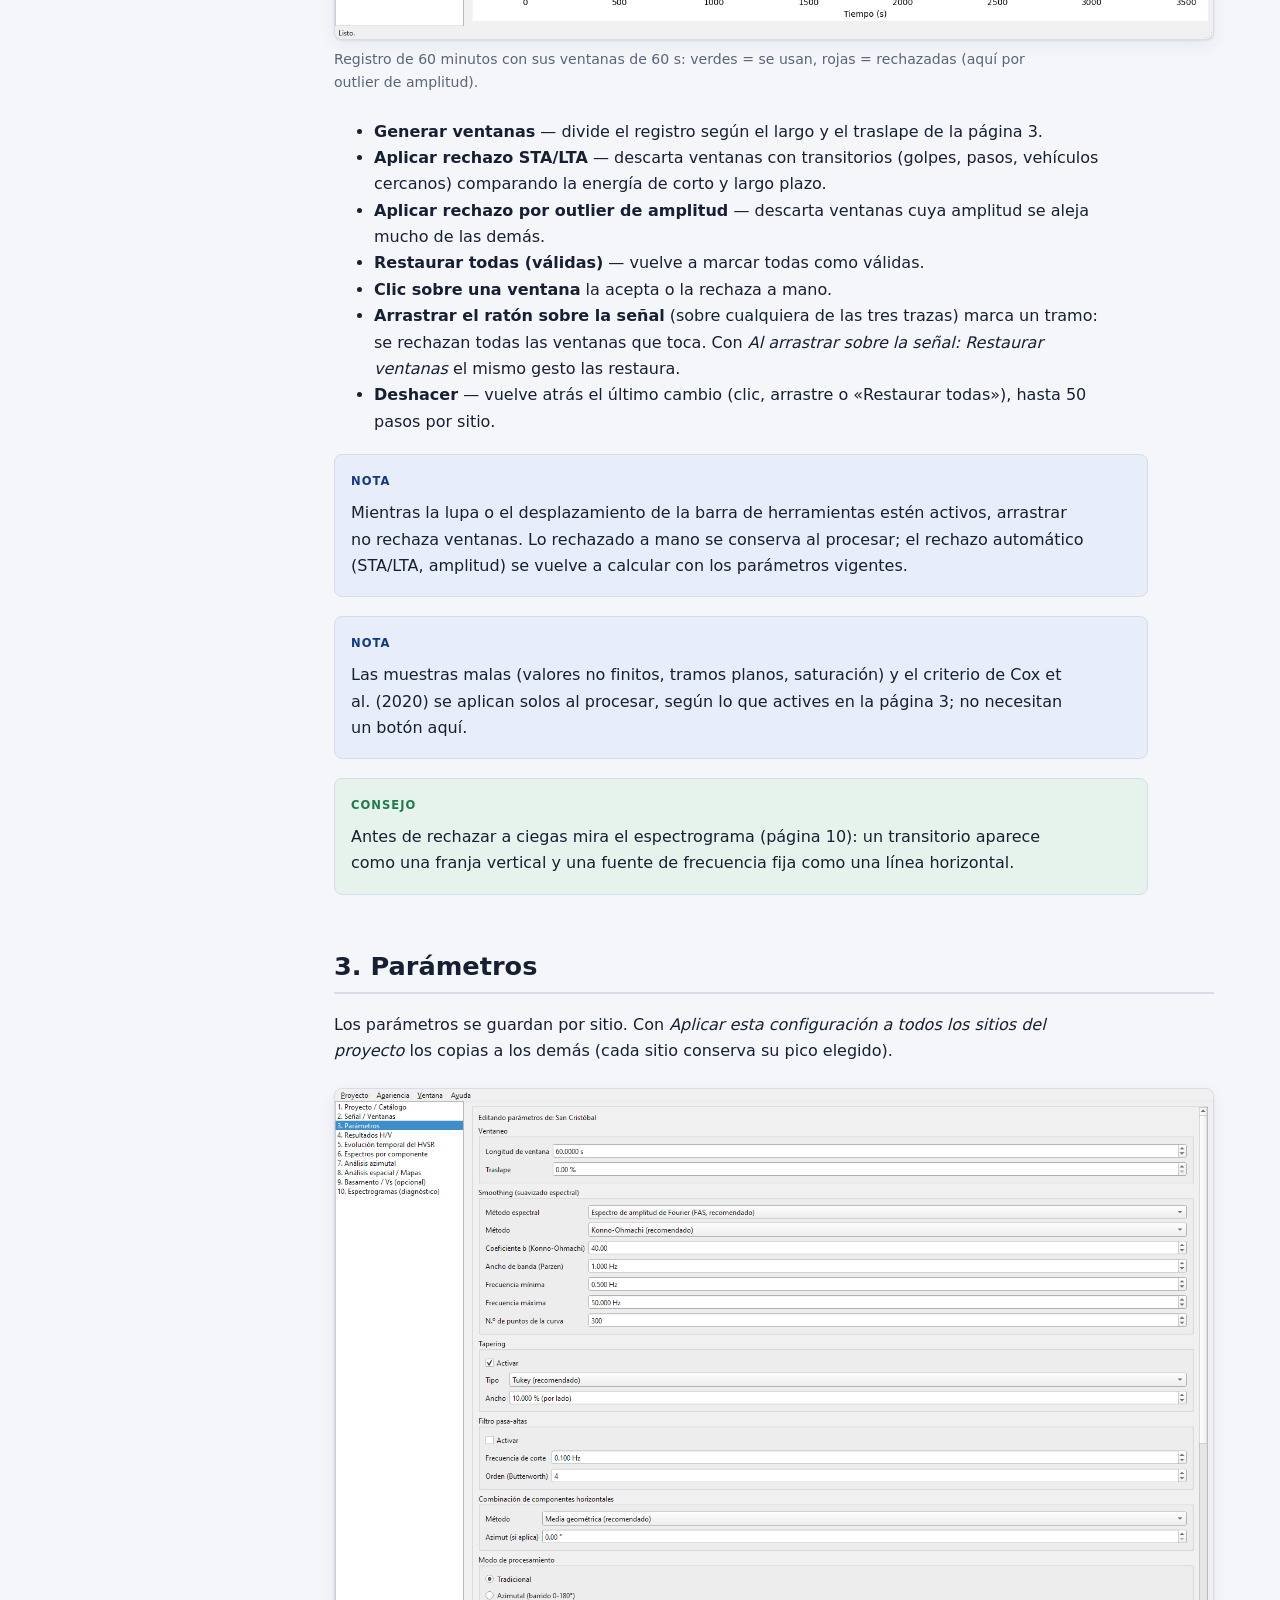
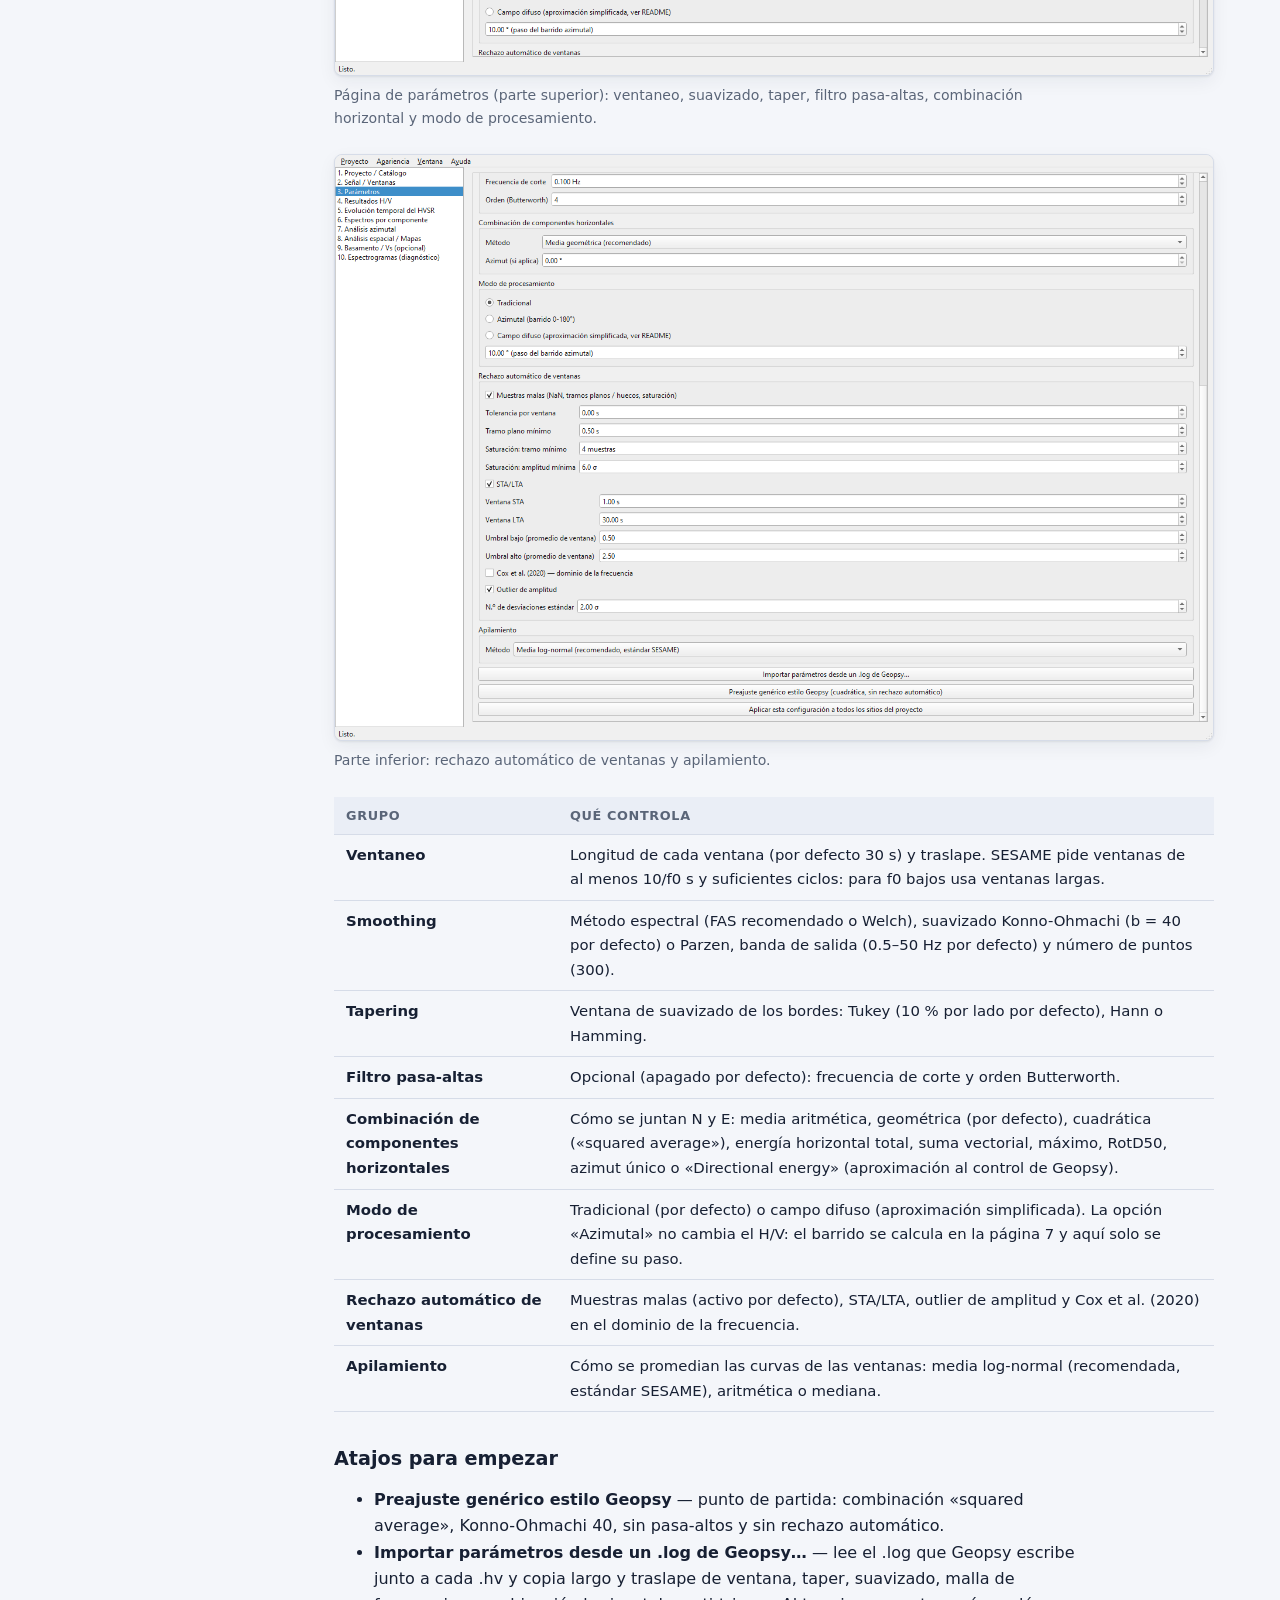
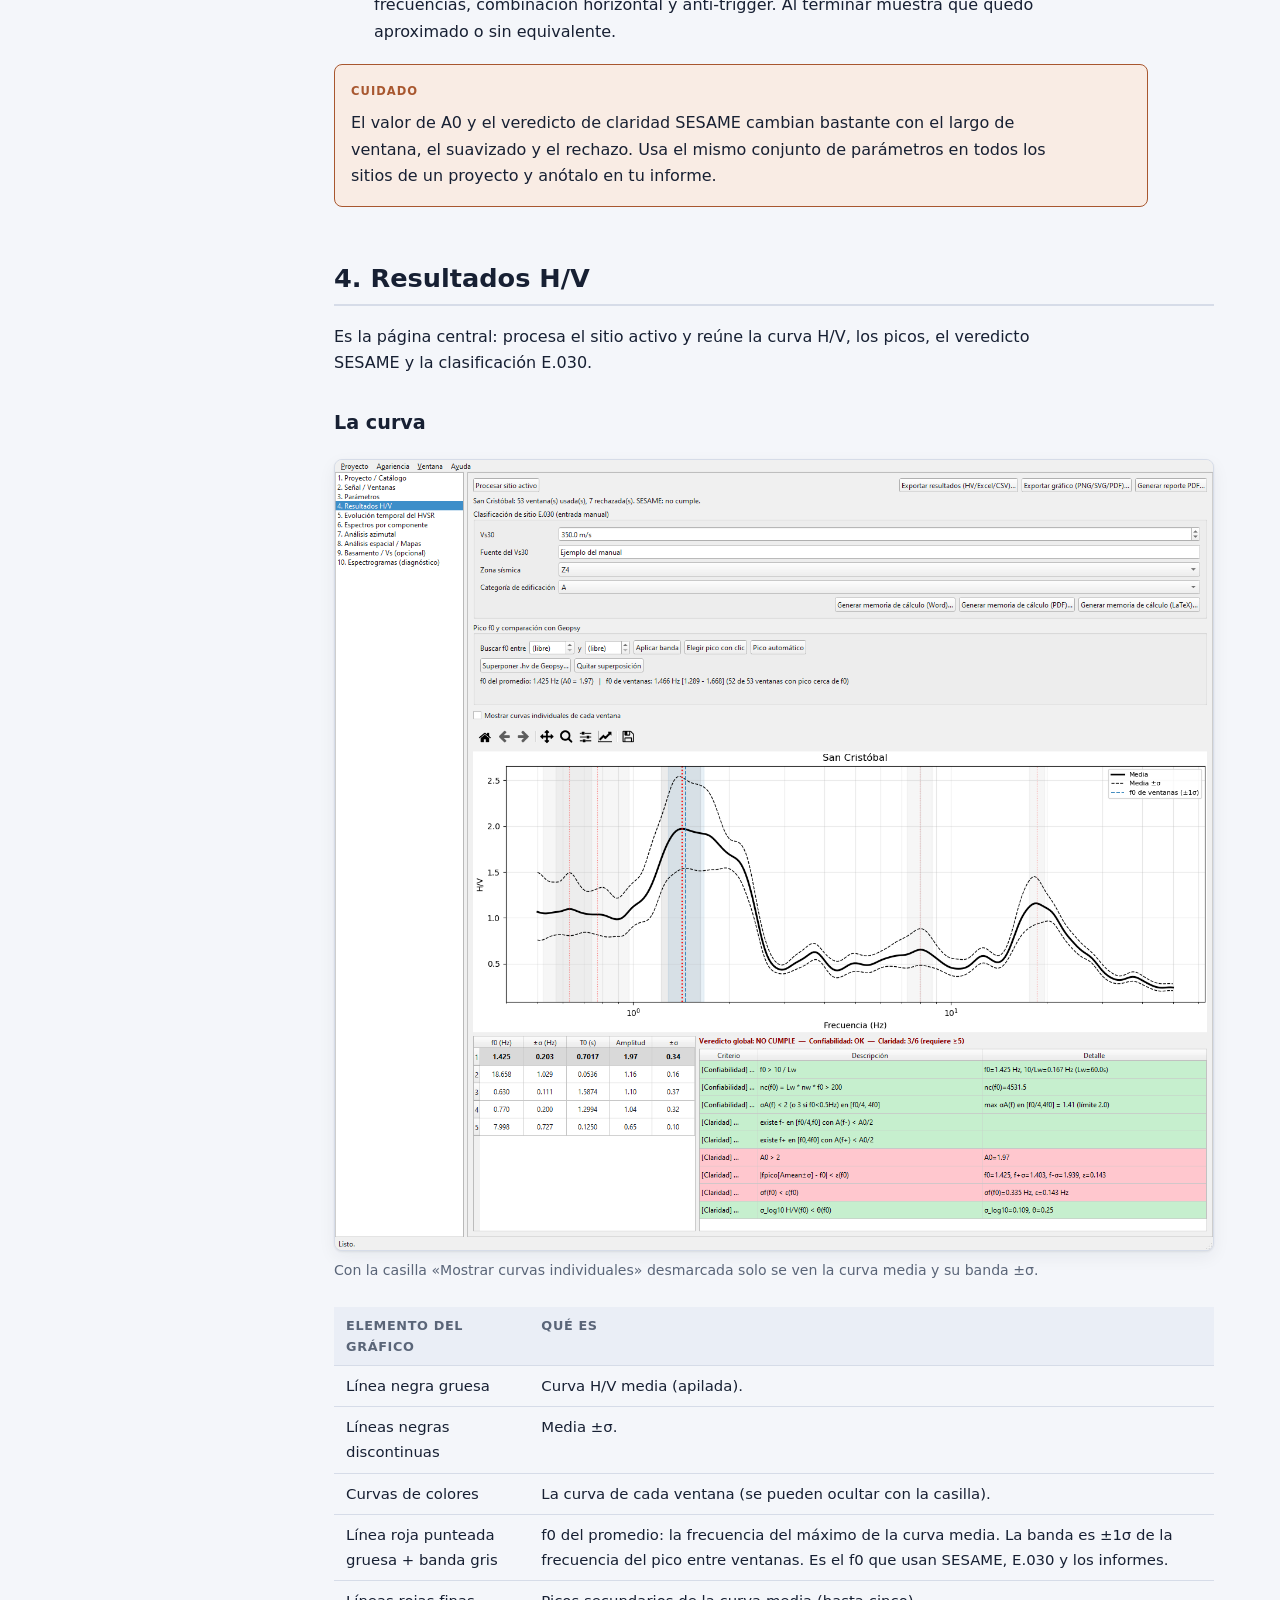
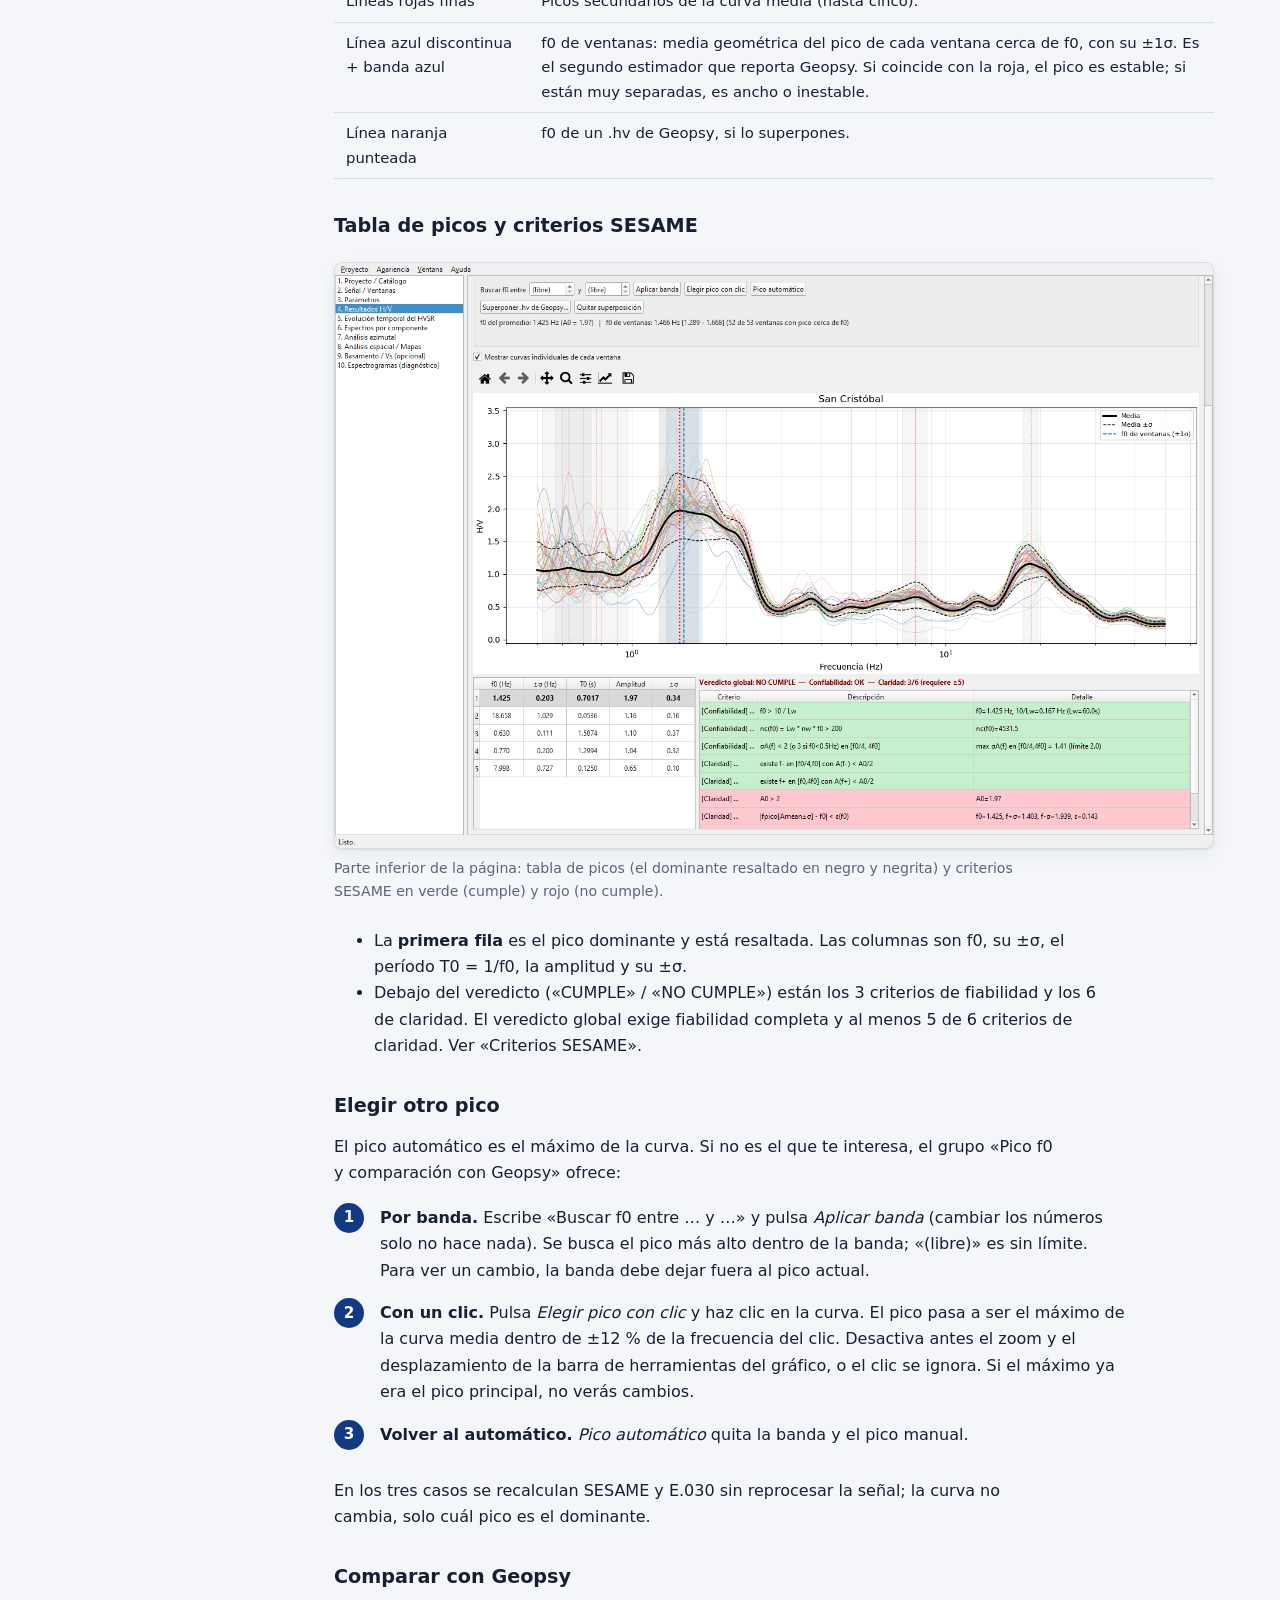
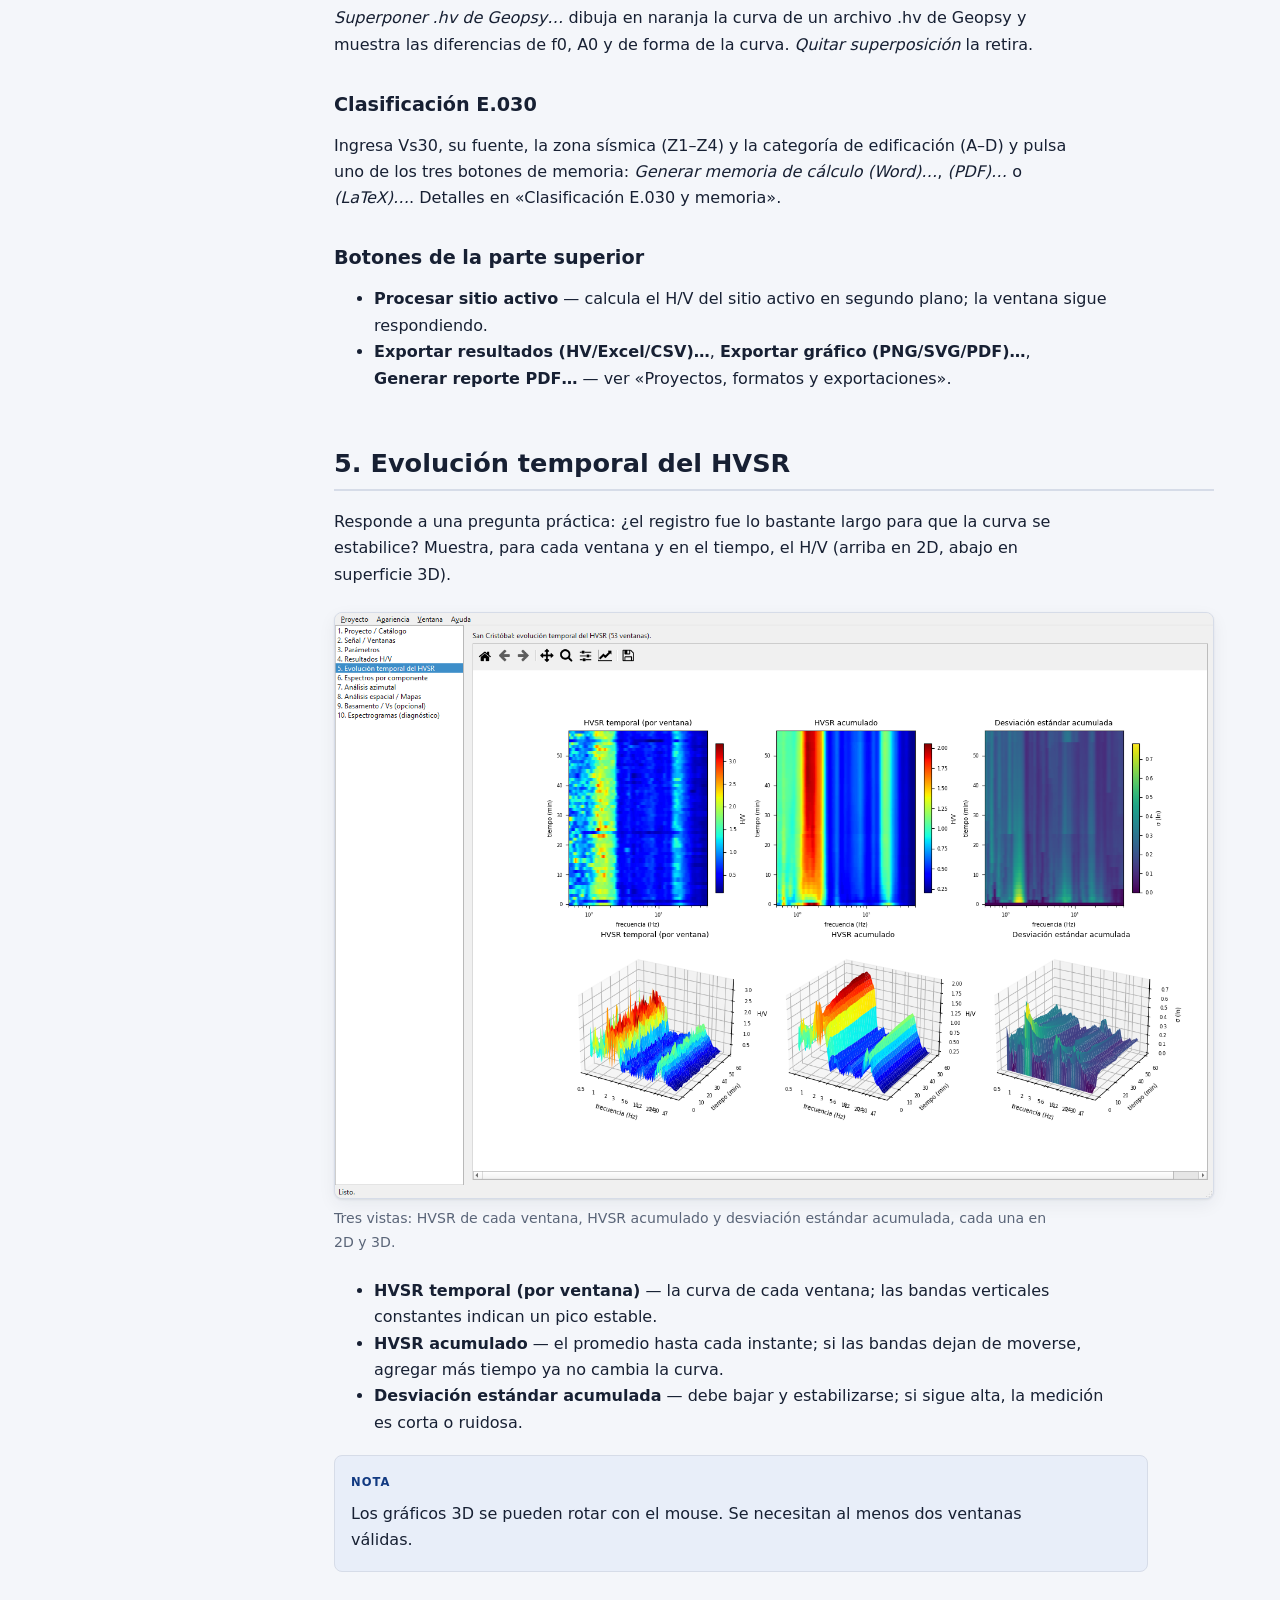
==== commit 67195822: "Manual: rechazo manual de ventanas con el mouse, flujo de varios sitios, tabla de ventanas rechazada" ====
--- a/manual_es.html
+++ b/manual_es.html
@@ -87,7 +87,7 @@
   <li><b>Agrega el registro.</b>
       En «1. Proyecto / Catálogo» pulsa <i>Agregar archivo(s)…</i> (o arrastra el archivo). Para SEG-2 abre <i>Configurar mapeo de canales…</i>, indica cuál canal es Z, N y E y marca «He verificado que este orden es correcto».</li>
   <li><b>Revisa la señal y las ventanas.</b>
-      En «2. Señal / Ventanas» pulsa <i>Generar ventanas</i>. Las verdes se usan; las rojas se descartan. Puedes aplicar el rechazo automático o hacer clic en una ventana para aceptarla o rechazarla.</li>
+      En «2. Señal / Ventanas» pulsa <i>Generar ventanas</i>. Las verdes se usan; las rojas se descartan. Puedes aplicar el rechazo automático, hacer clic en una ventana para aceptarla o rechazarla, o arrastrar el ratón sobre la señal para rechazar varias.</li>
   <li><b>Elige los parámetros.</b>
       En «3. Parámetros» los valores por defecto sirven para empezar. Lo más influyente es el largo de ventana, el suavizado y el rechazo de ventanas.</li>
   <li><b>Procesa.</b>
@@ -155,6 +155,14 @@
   <li><b>Guardar proyecto / Guardar como… / Abrir proyecto…</b> — ver «Proyectos, formatos y exportaciones».</li>
   <li><b>Procesar todos los sitios del proyecto</b> — procesa en lote con los parámetros de cada sitio. Si hay sitios con el mapeo sin verificar, pide confirmación.</li>
 </ul>
+<h3>Varios sitios: procesar en lote y reajustar uno por uno</h3>
+<ol>
+  <li>Agrega todos los archivos de una vez (<i>Agregar archivo(s)…</i> o arrastrándolos) y confirma el mapeo de canales de cada sitio.</li>
+  <li>En «3. Parámetros» configura un sitio y pulsa <i>Aplicar esta configuración a todos los sitios del proyecto</i>.</li>
+  <li>Pulsa <i>Procesar todos los sitios del proyecto</i>. Cada sitio se procesa con sus propios parámetros y <b>conserva las ventanas que rechazaste a mano</b>.</li>
+  <li>Después puedes <b>reajustar cualquier sitio por separado</b>: selecciónalo, revisa sus ventanas en «2. Señal / Ventanas», cambia sus parámetros en «3» y pulsa <i>Procesar sitio activo</i> en «4. Resultados H/V». Los demás sitios no cambian.</li>
+</ol>
+<div class="callout note"><span class="label">Nota</span><p>Si cambias la longitud o el traslape de las ventanas de un sitio, sus ventanas se regeneran al procesar y se pierde lo que habías rechazado a mano en ese sitio (los tramos ya no coinciden).</p></div>
 </section>
 <section id="p2"><h2>2. Señal / Ventanas</h2>
 <p>Muestra las tres trazas (Z, N, E) y las ventanas de análisis sobre ellas. Sirve para decidir qué partes del registro se usan.</p>
@@ -165,7 +173,10 @@
   <li><b>Aplicar rechazo por outlier de amplitud</b> — descarta ventanas cuya amplitud se aleja mucho de las demás.</li>
   <li><b>Restaurar todas (válidas)</b> — vuelve a marcar todas como válidas.</li>
   <li><b>Clic sobre una ventana</b> la acepta o la rechaza a mano.</li>
-</ul>
+  <li><b>Arrastrar el ratón sobre la señal</b> (sobre cualquiera de las tres trazas) marca un tramo: se rechazan todas las ventanas que toca. Con <i>Al arrastrar sobre la señal: Restaurar ventanas</i> el mismo gesto las restaura.</li>
+  <li><b>Deshacer</b> — vuelve atrás el último cambio (clic, arrastre o «Restaurar todas»), hasta 50 pasos por sitio.</li>
+</ul>
+<div class="callout note"><span class="label">Nota</span><p>Mientras la lupa o el desplazamiento de la barra de herramientas estén activos, arrastrar no rechaza ventanas. Lo rechazado a mano se conserva al procesar; el rechazo automático (STA/LTA, amplitud) se vuelve a calcular con los parámetros vigentes.</p></div>
 <div class="callout note"><span class="label">Nota</span><p>Las muestras malas (valores no finitos, tramos planos, saturación) y el criterio de Cox et al. (2020) se aplican solos al procesar, según lo que actives en la página 3; no necesitan un botón aquí.</p></div>
 <div class="callout tip"><span class="label">Consejo</span><p>Antes de rechazar a ciegas mira el espectrograma (página 10): un transitorio aparece como una franja vertical y una fuente de frecuencia fija como una línea horizontal.</p></div>
 </section>
@@ -399,6 +410,10 @@
 <p>Además de la tabla de criterios con su detalle, el informe detallado y el clásico incluyen la tabla <b>Verificaciones SESAME</b>, escrita con la notación de la guía (2004): una fila por condición, con su fórmula, y el resultado <i>Ok</i> o <b>No</b>. Las dos redacciones del criterio de σ<sub>A</sub>(f) comparten un único resultado, porque solo una se aplica según f0 sea mayor o menor que 0.5 Hz.</p>
 <figure><img src="img/34_tabla_verificaciones_sesame.png" alt="Tabla «Verificaciones SESAME» del informe (datos de ejemplo)." loading="lazy"><figcaption>Tabla «Verificaciones SESAME» del informe (datos de ejemplo).</figcaption></figure>
 <div class="callout note"><span class="label">Nota</span><p>Dos criterios se escriben en esta tabla tal como los redacta la guía: σ<sub>A</sub>(f) se mide en la banda 0.5·f0 &lt; f &lt; 2·f0 (la tabla de criterios del programa usa [f0/4, 4f0]) y la posición del pico de las curvas media ±σ debe quedar dentro de f0 ± 5 % (la tabla de criterios usa la tolerancia ε(f0)). Por eso en algunos sitios ambas tablas pueden diferir en esos dos criterios; una nota al pie del informe lo indica. El veredicto global del programa sigue calculándose con la tabla de criterios.</p></div>
+<h3>Ventanas rechazadas por criterio</h3>
+<p>En la sección de parámetros, el informe detallado (y cada sitio del informe consolidado) agrega una tabla con las ventanas totales, las usadas en el H/V y las rechazadas, con el desglose por criterio: rechazo manual, muestras malas, STA/LTA, outlier de amplitud y Cox et al. (2020). La hoja <i>Resumen</i> del Excel trae las mismas filas.</p>
+<figure><img src="img/35_tabla_ventanas_rechazadas.png" alt="Tabla «Ventanas rechazadas por criterio» del informe (San Cristóbal, con STA/LTA y outlier de amplitud activados)." loading="lazy"><figcaption>Tabla «Ventanas rechazadas por criterio» del informe (San Cristóbal, con STA/LTA y outlier de amplitud activados).</figcaption></figure>
+<div class="callout note"><span class="label">Nota</span><p>Cada ventana rechazada se cuenta en el <b>primer</b> criterio que la descartó, en el orden manual, muestras malas, STA/LTA, outlier de amplitud y Cox. STA/LTA usa umbrales de razón fijos; el outlier de amplitud se mide frente a las demás ventanas del mismo sitio. Cox et al. (2020) compara la frecuencia del pico de cada ventana con la media ± 2σ de ln f<sub>pico</sub> de las ventanas que quedan y repite hasta que no rechaza más: descarta las ventanas cuyo pico no es consistente con el del sitio. Cada sitio se evalúa con sus propios datos.</p></div>
 <div class="callout warn"><span class="label">Cuidado</span><p>Los criterios se implementaron según la guía SESAME, con las tablas numéricas de ε y θ transcritas, y aún no se han contrastado con un caso de referencia publicado.</p></div>
 </section>
 <section id="e030"><h2>Clasificación E.030 y memoria</h2>
@@ -492,7 +507,7 @@
 <ul>
   <li><b>Basamento / Vs</b>: modelo de ondas SH 1D, no de ondas Rayleigh; coeficientes generales de la literatura. Solo orientativo.</li>
   <li><b>Mapas</b>: con pocos sitios, la interpolación es una ayuda visual.</li>
-  <li><b>E.030</b>: tablas transcritas; verifícalas con la norma vigente. El programa no determina el Vs30: lo ingresas tú.</li>
+  <li><b>E.030</b>: las tablas se contrastaron con el texto de la norma E.030-2026 (59 comprobaciones, sin diferencias); verifícalas con la norma vigente. El programa no determina el Vs30: lo ingresas tú. La memoria cubre una medición: el Art. 15.4 exige al menos 3 mediciones de 30 minutos o más, interpretadas con SESAME, y elegir la que dé la clasificación más conservadora.</li>
   <li><b>Diagnóstico del pico</b>: indicativo, no concluyente.</li>
 </ul>
 
